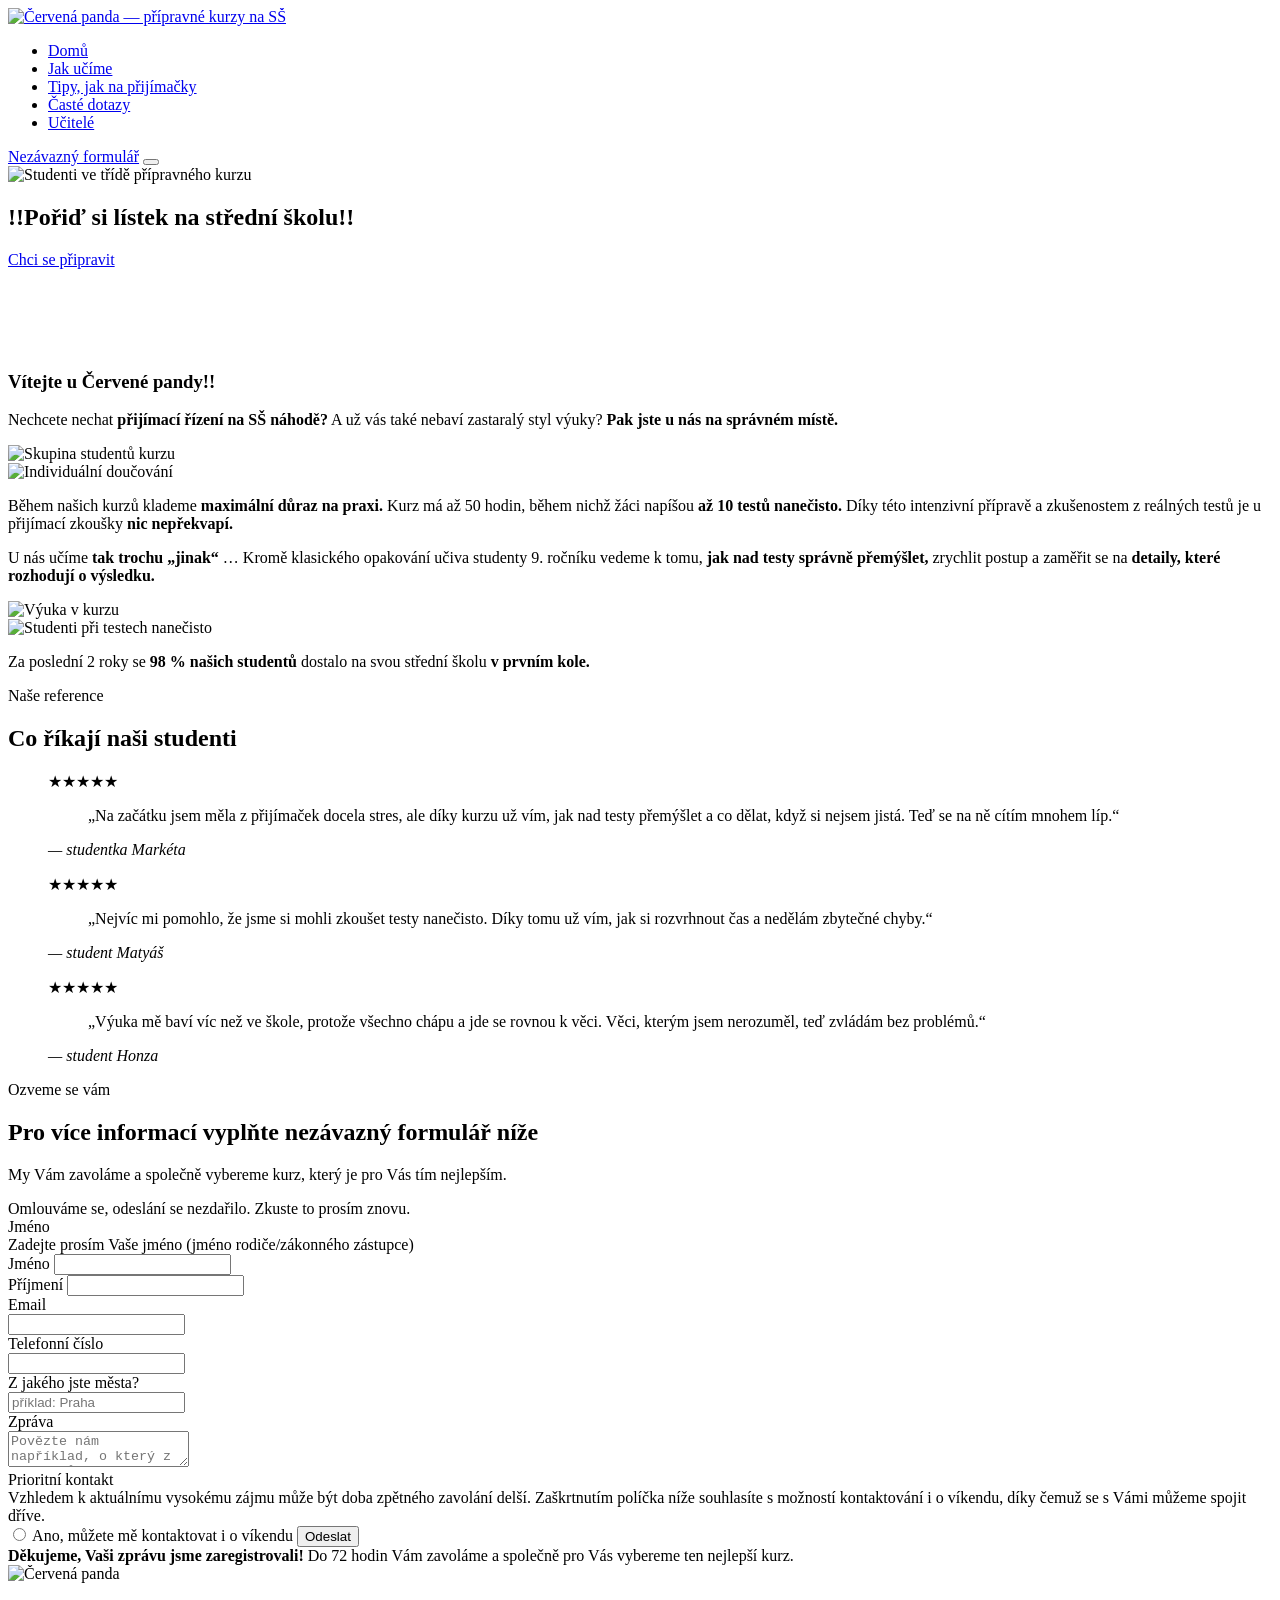
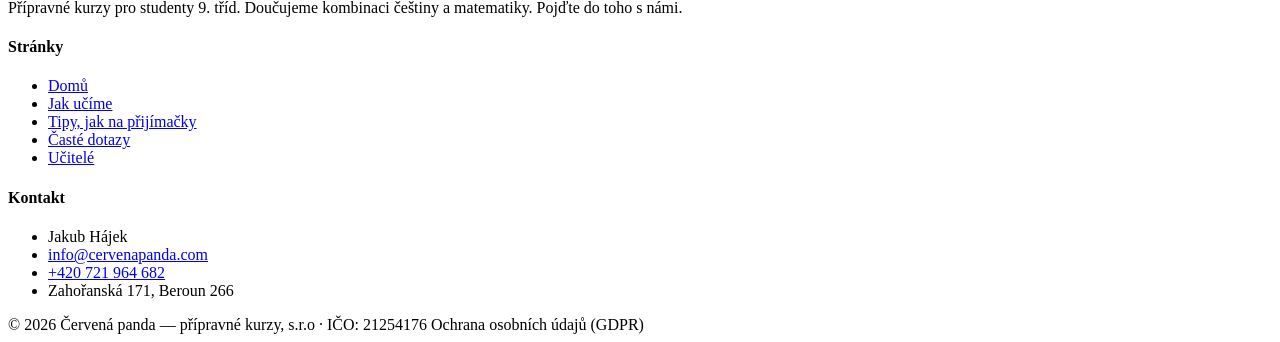
==== index.html @ 851aacb4 "Apply client-requested content updates - Remove "nebo matematiku samostatně" from footer on all page" ====
<!doctype html>
<html lang="cs">
<head>
  <meta charset="utf-8">
  <meta name="viewport" content="width=device-width, initial-scale=1">
  <title>Červená panda — přípravné kurzy na střední školy</title>
  <meta name="description" content="Naše přípravné kurzy jsou určené pro studenty 9. tříd. Doučujeme kombinaci češtiny a matematiky. Pojďte do toho s námi.">
  <link rel="icon" type="image/x-icon" href="assets/img/favicon.ico">
  <link rel="preconnect" href="https://fonts.googleapis.com">
  <link rel="preconnect" href="https://fonts.gstatic.com" crossorigin>
  <link href="https://fonts.googleapis.com/css2?family=Poppins:ital,wght@0,300;0,400;0,500;0,600;0,700;1,400&display=swap" rel="stylesheet">
  <link rel="stylesheet" href="assets/css/styles.css">
</head>
<body>

  <!-- ===== Header ===== -->
  <header class="site-header">
    <nav class="container nav" aria-label="Hlavní navigace">
      <a href="index.html" class="brand">
        <img src="assets/img/logo.png" alt="Červená panda — přípravné kurzy na SŠ">
      </a>
      <ul class="nav-links">
        <li><a href="index.html" class="active">Domů</a></li>
        <li><a href="jak-ucime.html">Jak učíme</a></li>
        <li><a href="tipy-na-prijimacky.html">Tipy, jak na přijímačky</a></li>
        <li><a href="caste-dotazy.html">Časté dotazy</a></li>
        <li><a href="ucitele.html">Učitelé</a></li>
      </ul>
      <div class="nav-cta">
        <a href="#kontakt" class="btn btn-primary">Nezávazný formulář</a>
        <button class="nav-toggle" aria-label="Menu" aria-expanded="false">
          <span></span><span></span><span></span>
        </button>
      </div>
    </nav>
  </header>

  <main>
    <!-- ===== Hero ===== -->
    <section class="hero">
      <img class="hero-bg" src="assets/img/extra-1.jpeg" alt="Studenti ve třídě přípravného kurzu">
      <div class="container">
        <h1>!!Pořiď si lístek na střední školu!!</h1>
        <div class="hero-actions">
          <a href="#kontakt" class="btn btn-light">Chci se připravit</a>
          <a href="jak-ucime.html" class="btn btn-ghost" style="border-color:#fff;color:#fff">Jak učíme →</a>
        </div>
      </div>
      <span class="hero-curve" aria-hidden="true">
        <svg viewBox="0 0 1440 90" preserveAspectRatio="none"><path fill="#ffffff" d="M0,90 L0,40 C320,90 1120,90 1440,40 L1440,90 Z"></path></svg>
      </span>
    </section>

    <!-- ===== Alternating coral blocks + photos ===== -->
    <section class="section-tight">
      <div class="container">
        <div class="blocks">
          <div class="block text reveal">
            <h3>Vítejte u Červené pandy!!</h3>
            <p>Nechcete nechat <strong>přijímací řízení na SŠ náhodě?</strong> A už vás také nebaví zastaralý styl výuky? <strong>Pak jste u nás na správném místě.</strong></p>
          </div>
          <div class="block photo reveal">
            <img src="assets/img/hero.jpeg" alt="Skupina studentů kurzu">
          </div>

          <div class="block photo reveal">
            <img src="assets/img/course-1.jpeg" alt="Individuální doučování">
          </div>
          <div class="block text reveal">
            <p>Během našich kurzů klademe <strong>maximální důraz na praxi.</strong> Kurz má až 50 hodin, během nichž žáci napíšou <strong>až 10 testů nanečisto.</strong> Díky této intenzivní přípravě a zkušenostem z reálných testů je u přijímací zkoušky <strong>nic nepřekvapí.</strong></p>
          </div>

          <div class="block text reveal">
            <p>U nás učíme <strong>tak trochu „jinak“</strong> … Kromě klasického opakování učiva studenty 9. ročníku vedeme k tomu, <strong>jak nad testy správně přemýšlet,</strong> zrychlit postup a zaměřit se na <strong>detaily, které rozhodují o výsledku.</strong></p>
          </div>
          <div class="block photo reveal">
            <img src="assets/img/teaching.jpeg" alt="Výuka v kurzu">
          </div>

          <div class="block photo reveal">
            <img src="assets/img/course-2.jpeg" alt="Studenti při testech nanečisto">
          </div>
          <div class="block text reveal">
            <p>Za poslední 2 roky se <strong>98 % našich studentů</strong> dostalo na svou střední školu <strong>v prvním kole.</strong></p>
          </div>
        </div>
      </div>
    </section>

    <!-- ===== Testimonials ===== -->
    <section>
      <div class="container">
        <div class="section-head center reveal">
          <span class="eyebrow">Naše reference</span>
          <h2>Co říkají naši studenti</h2>
        </div>
        <div class="quotes">
          <figure class="quote reveal">
            <div class="stars">★★★★★</div>
            <blockquote>„Na začátku jsem měla z přijímaček docela stres, ale díky kurzu už vím, jak nad testy přemýšlet a co dělat, když si nejsem jistá. Teď se na ně cítím mnohem líp.“</blockquote>
            <cite>— studentka Markéta</cite>
          </figure>
          <figure class="quote reveal">
            <div class="stars">★★★★★</div>
            <blockquote>„Nejvíc mi pomohlo, že jsme si mohli zkoušet testy nanečisto. Díky tomu už vím, jak si rozvrhnout čas a nedělám zbytečné chyby.“</blockquote>
            <cite>— student Matyáš</cite>
          </figure>
          <figure class="quote reveal">
            <div class="stars">★★★★★</div>
            <blockquote>„Výuka mě baví víc než ve škole, protože všechno chápu a jde se rovnou k věci. Věci, kterým jsem nerozuměl, teď zvládám bez problémů.“</blockquote>
            <cite>— student Honza</cite>
          </figure>
        </div>
      </div>
    </section>

    <!-- ===== Contact ===== -->
    <section class="contact" id="kontakt">
      <div class="container">
        <div class="section-head center reveal">
          <span class="eyebrow">Ozveme se vám</span>
          <h2>Pro více informací vyplňte nezávazný formulář níže</h2>
          <p class="lead">My Vám zavoláme a společně vybereme kurz, který je pro Vás tím nejlepším.</p>
        </div>
        <div class="form-card reveal">
          <div class="cp-form">
            <div class="cf-error" id="cfError">
              Omlouváme se, odeslání se nezdařilo. Zkuste to prosím znovu.
            </div>

            <form id="poptavkaForm">
              <!-- Jméno -->
              <div class="cf-group">
                <div class="cf-group-label">Jméno</div>
                <div class="cf-group-desc">Zadejte prosím Vaše jméno (jméno rodiče/zákonného zástupce)</div>
                <div class="cf-row">
                  <div class="cf-field">
                    <span class="cf-label">Jméno</span>
                    <input type="text" id="firstName" name="firstName" required>
                  </div>
                  <div class="cf-field">
                    <span class="cf-label">Příjmení</span>
                    <input type="text" id="lastName" name="lastName" required>
                  </div>
                </div>
              </div>

              <!-- Email -->
              <div class="cf-group">
                <div class="cf-group-label">Email</div>
                <input type="email" id="email" name="email" required>
              </div>

              <!-- Telefon -->
              <div class="cf-group">
                <div class="cf-group-label">Telefonní číslo</div>
                <input type="tel" id="phone" name="phone" required>
              </div>

              <!-- Město -->
              <div class="cf-group">
                <div class="cf-group-label">Z jakého jste města?</div>
                <input type="text" id="city" name="city" placeholder="příklad: Praha" required>
              </div>

              <!-- Zpráva -->
              <div class="cf-group">
                <div class="cf-group-label">Zpráva</div>
                <textarea id="message" name="message" placeholder="Povězte nám například, o který z předmětů byste měli zájem"></textarea>
              </div>

              <!-- Prioritní kontakt -->
              <div class="cf-priority-label">Prioritní kontakt</div>
              <div class="cf-priority-desc">
                Vzhledem k aktuálnímu vysokému zájmu může být doba zpětného zavolání delší.
                Zaškrtnutím políčka níže souhlasíte s možností kontaktování i o víkendu,
                díky čemuž se s Vámi můžeme spojit dříve.
              </div>
              <label class="cf-radio">
                <input type="radio" id="priority" name="priority" value="ano">
                Ano, můžete mě kontaktovat i o víkendu
              </label>

              <button type="submit" id="submitBtn">Odeslat</button>
            </form>

            <div class="cf-success" id="cfSuccess">
              <strong>Děkujeme, Vaši zprávu jsme zaregistrovali!</strong>
              Do 72 hodin Vám zavoláme a společně pro Vás vybereme ten nejlepší kurz.
            </div>
          </div>
        </div>
      </div>
    </section>
  </main>

  <!-- ===== Footer ===== -->
  <footer class="site-footer">
    <div class="container">
      <div class="footer-grid">
        <div>
          <div class="brand"><img src="assets/img/logo.png" alt="Červená panda"></div>
          <p>Přípravné kurzy pro studenty 9. tříd. Doučujeme kombinaci češtiny a matematiky. Pojďte do toho s námi.</p>
        </div>
        <div>
          <h4>Stránky</h4>
          <ul class="footer-list">
            <li><a href="index.html">Domů</a></li>
            <li><a href="jak-ucime.html">Jak učíme</a></li>
            <li><a href="tipy-na-prijimacky.html">Tipy, jak na přijímačky</a></li>
            <li><a href="caste-dotazy.html">Časté dotazy</a></li>
            <li><a href="ucitele.html">Učitelé</a></li>
          </ul>
        </div>
        <div class="footer-contact">
          <h4>Kontakt</h4>
          <ul class="footer-list">
            <li>Jakub Hájek</li>
            <li><a href="mailto:info@cervenapanda.com">info@cervenapanda.com</a></li>
            <li><a href="tel:+420721964682">+420 721 964 682</a></li>
            <li>Zahořanská 171, Beroun 266</li>
          </ul>
        </div>
      </div>
      <div class="footer-bottom">
        <span>© <span id="year">2026</span> Červená panda — přípravné kurzy, s.r.o · IČO: 21254176</span>
        <span>Ochrana osobních údajů (GDPR)</span>
      </div>
    </div>
  </footer>

  <script src="assets/js/script.js"></script>
</body>
</html>
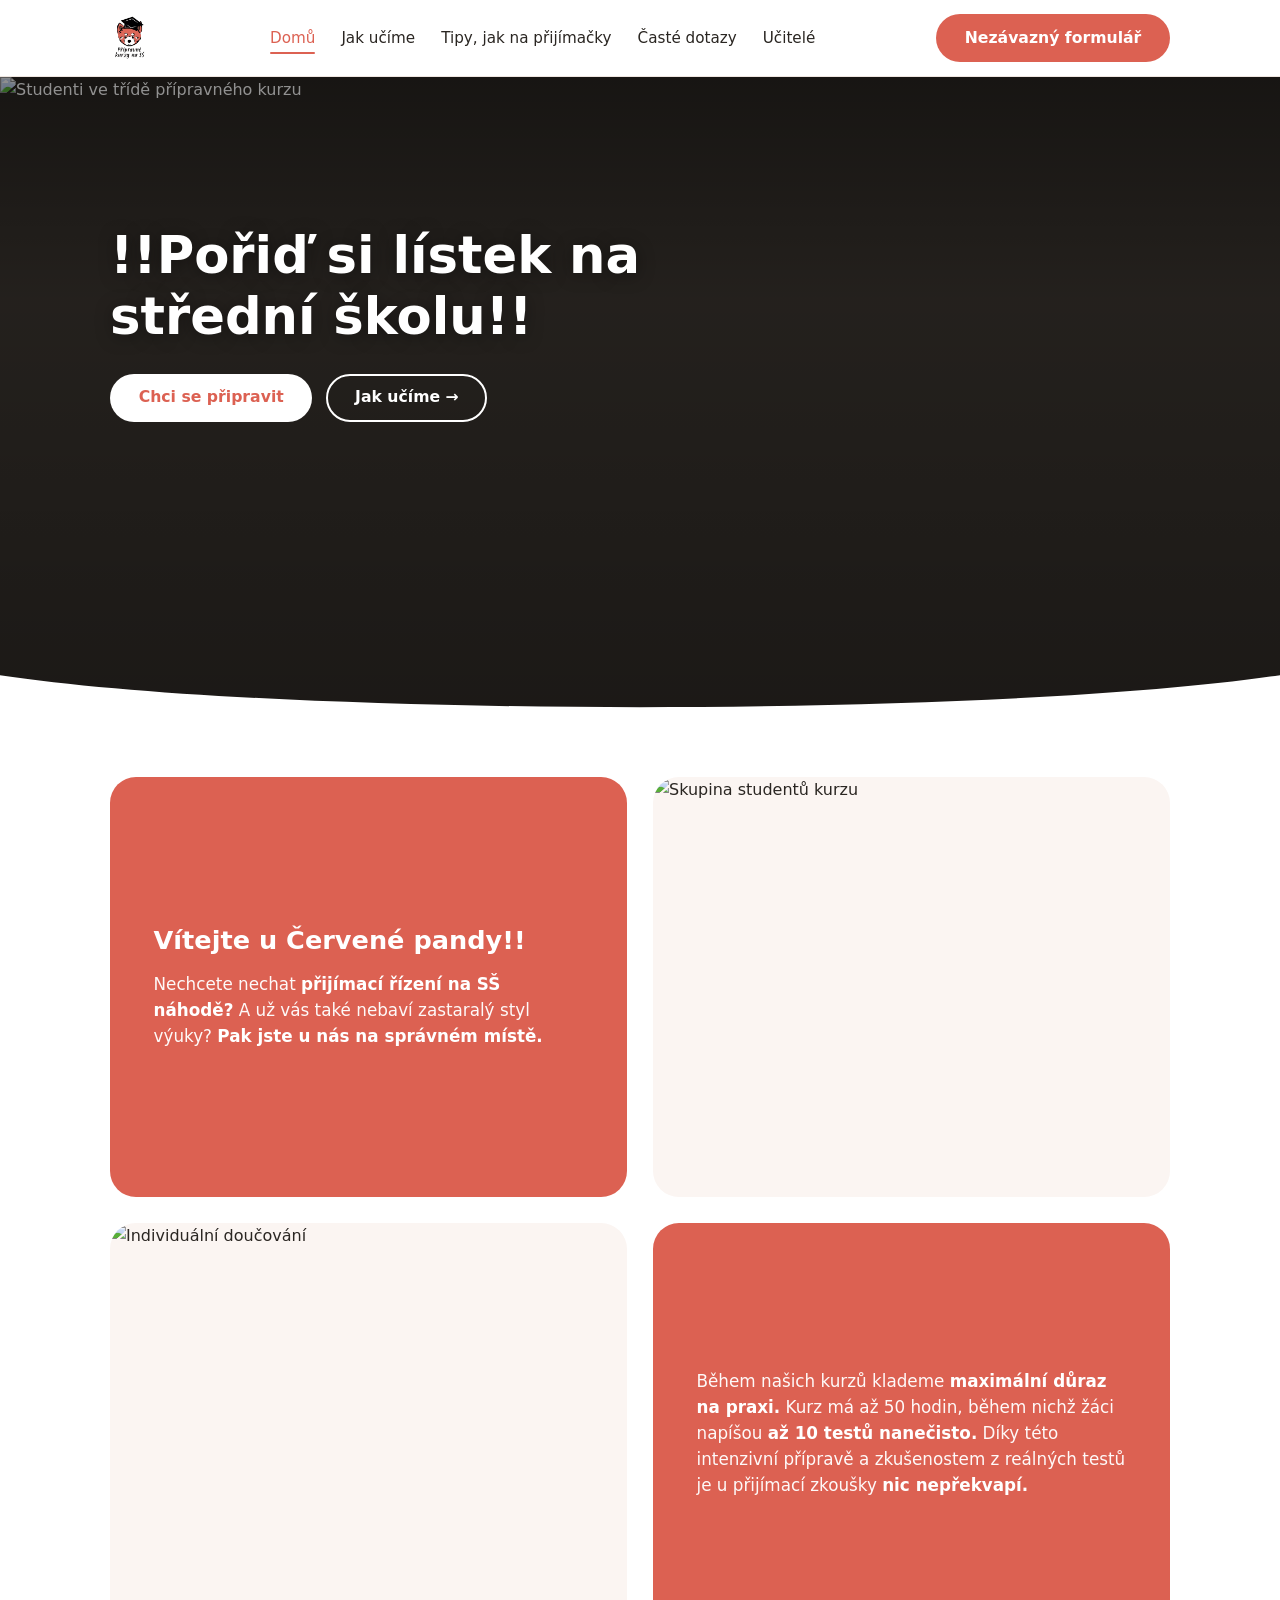
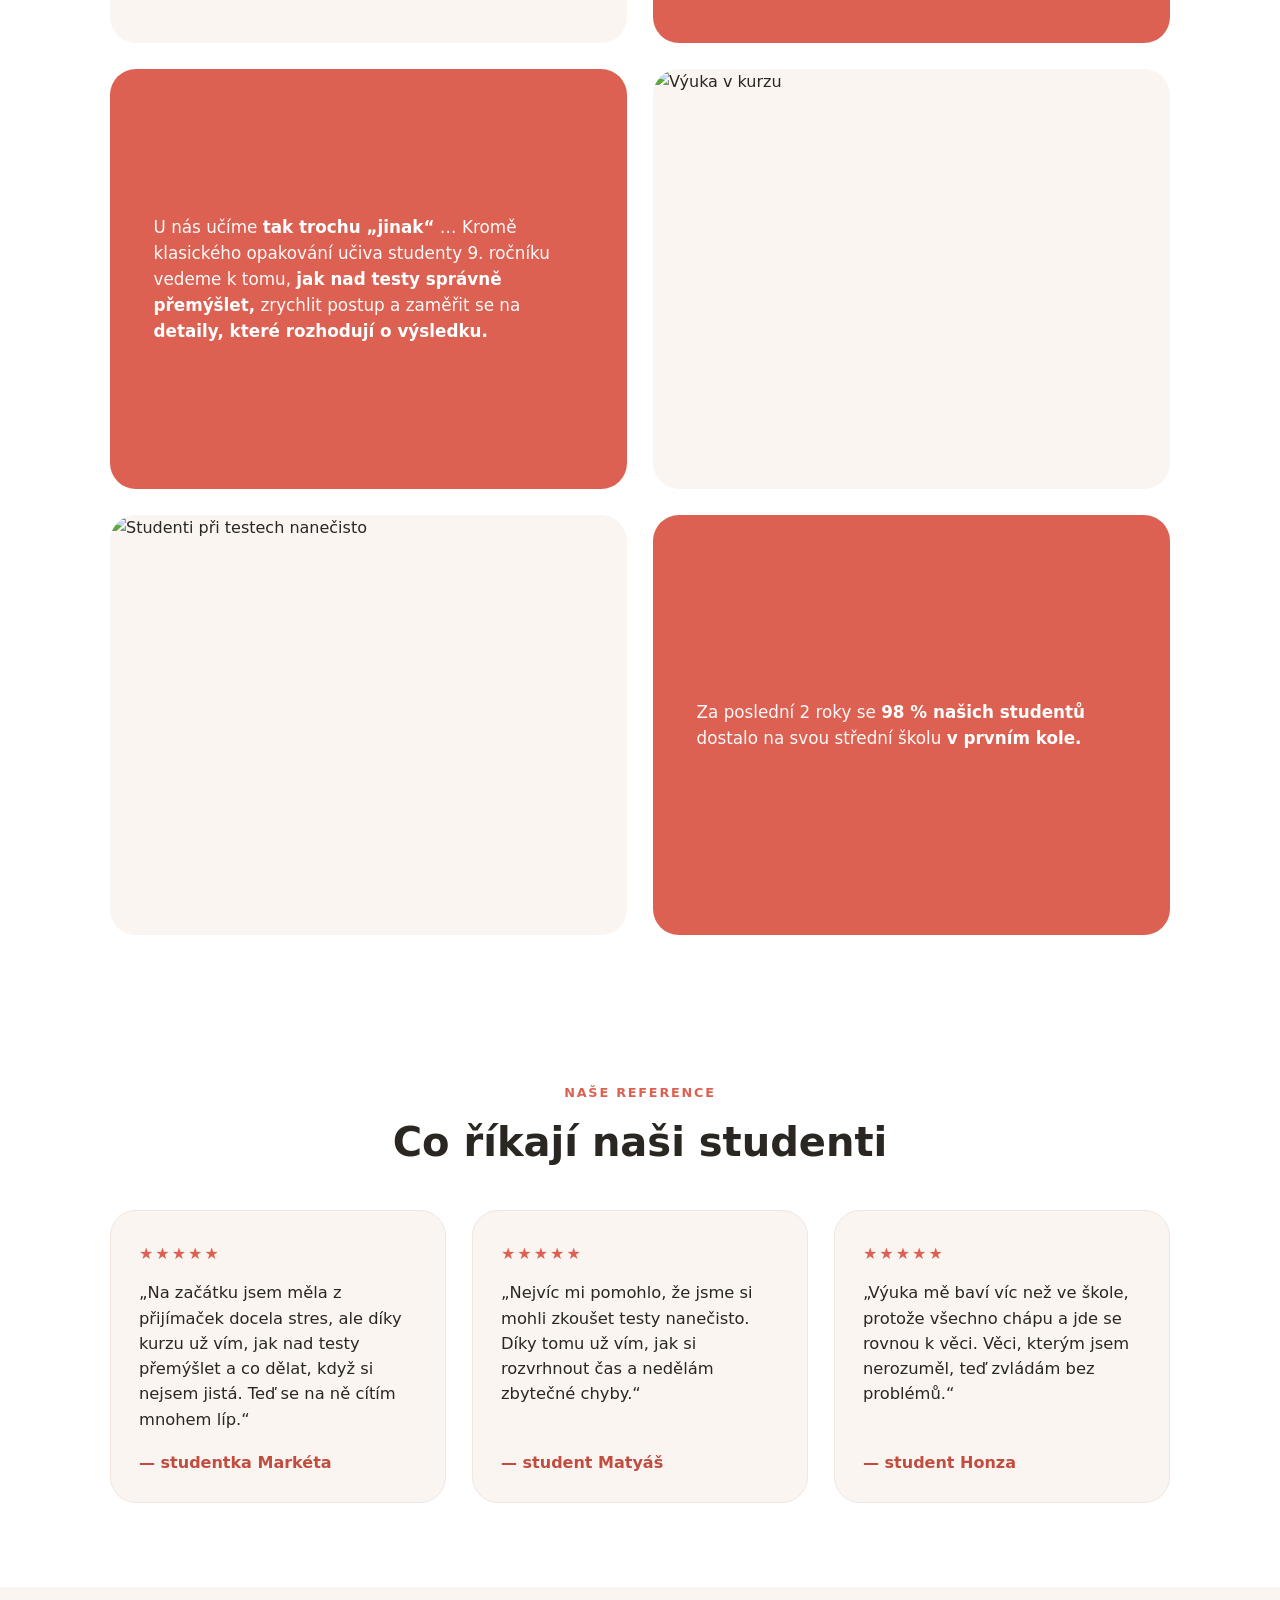
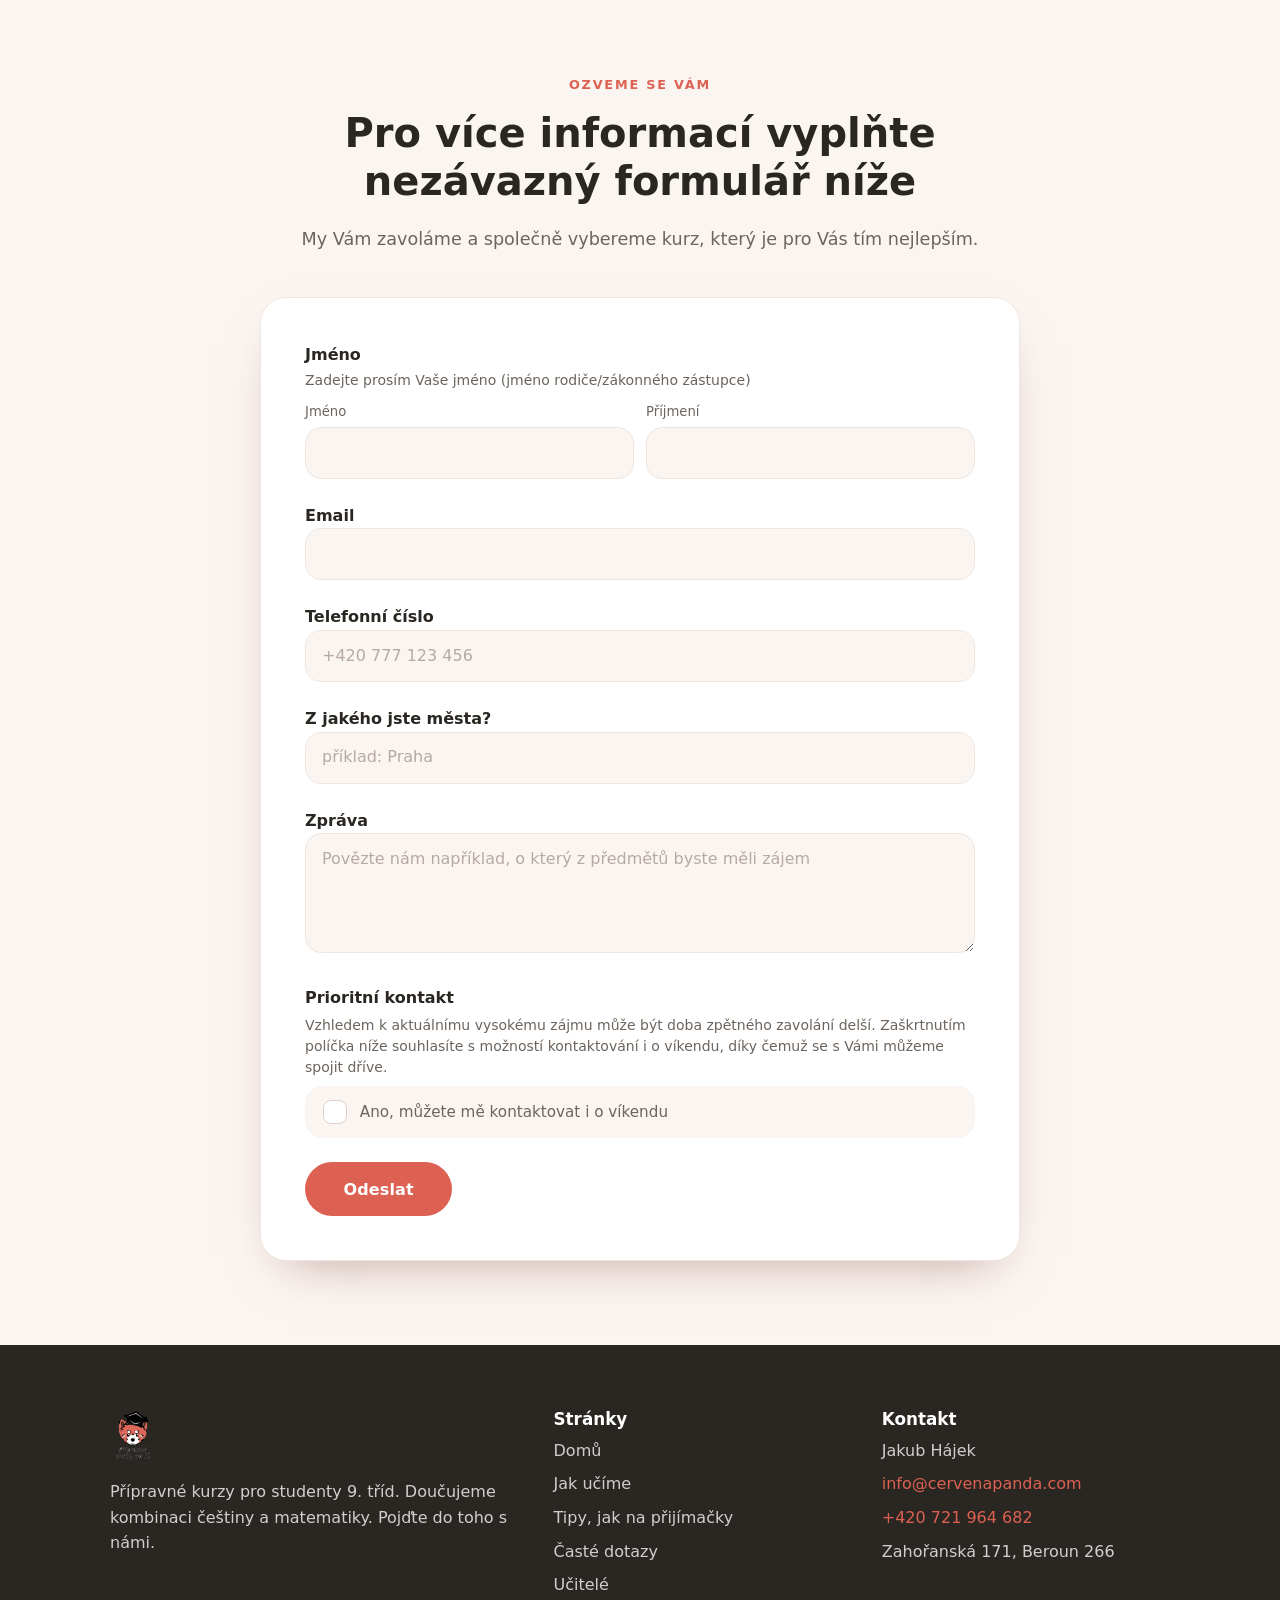
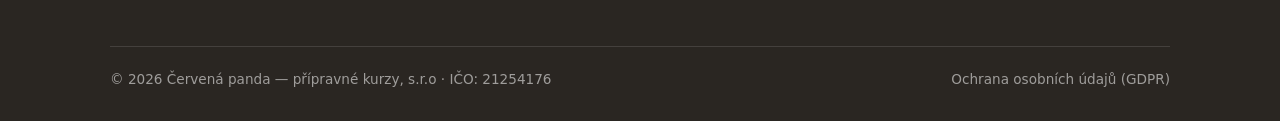
==== commit aa6e8e7d: "feat: changes" ====
--- a/index.html
+++ b/index.html
@@ -25,6 +25,7 @@
         <li><a href="tipy-na-prijimacky.html">Tipy, jak na přijímačky</a></li>
         <li><a href="caste-dotazy.html">Časté dotazy</a></li>
         <li><a href="ucitele.html">Učitelé</a></li>
+        <li class="nav-menu-cta"><a href="#kontakt" class="btn btn-primary">Vyplnit nezávazný formulář</a></li>
       </ul>
       <div class="nav-cta">
         <a href="#kontakt" class="btn btn-primary">Nezávazný formulář</a>
@@ -135,38 +136,45 @@
                 <div class="cf-group-desc">Zadejte prosím Vaše jméno (jméno rodiče/zákonného zástupce)</div>
                 <div class="cf-row">
                   <div class="cf-field">
-                    <span class="cf-label">Jméno</span>
-                    <input type="text" id="firstName" name="firstName" required>
+                    <label class="cf-label" for="firstName">Jméno</label>
+                    <input type="text" id="firstName" name="firstName"
+                           autocomplete="given-name" autocapitalize="words" required>
                   </div>
                   <div class="cf-field">
-                    <span class="cf-label">Příjmení</span>
-                    <input type="text" id="lastName" name="lastName" required>
+                    <label class="cf-label" for="lastName">Příjmení</label>
+                    <input type="text" id="lastName" name="lastName"
+                           autocomplete="family-name" autocapitalize="words" required>
                   </div>
                 </div>
               </div>
 
               <!-- Email -->
               <div class="cf-group">
-                <div class="cf-group-label">Email</div>
-                <input type="email" id="email" name="email" required>
+                <label class="cf-group-label" for="email">Email</label>
+                <input type="email" id="email" name="email"
+                       autocomplete="email" inputmode="email"
+                       autocapitalize="off" autocorrect="off" spellcheck="false" required>
               </div>
 
               <!-- Telefon -->
               <div class="cf-group">
-                <div class="cf-group-label">Telefonní číslo</div>
-                <input type="tel" id="phone" name="phone" required>
+                <label class="cf-group-label" for="phone">Telefonní číslo</label>
+                <input type="tel" id="phone" name="phone"
+                       autocomplete="tel" inputmode="tel" placeholder="+420 777 123 456" required>
               </div>
 
               <!-- Město -->
               <div class="cf-group">
-                <div class="cf-group-label">Z jakého jste města?</div>
-                <input type="text" id="city" name="city" placeholder="příklad: Praha" required>
+                <label class="cf-group-label" for="city">Z jakého jste města?</label>
+                <input type="text" id="city" name="city" placeholder="příklad: Praha"
+                       autocomplete="address-level2" autocapitalize="words" required>
               </div>
 
               <!-- Zpráva -->
               <div class="cf-group">
-                <div class="cf-group-label">Zpráva</div>
-                <textarea id="message" name="message" placeholder="Povězte nám například, o který z předmětů byste měli zájem"></textarea>
+                <label class="cf-group-label" for="message">Zpráva</label>
+                <textarea id="message" name="message" rows="4"
+                          placeholder="Povězte nám například, o který z předmětů byste měli zájem"></textarea>
               </div>
 
               <!-- Prioritní kontakt -->
@@ -177,7 +185,7 @@
                 díky čemuž se s Vámi můžeme spojit dříve.
               </div>
               <label class="cf-radio">
-                <input type="radio" id="priority" name="priority" value="ano">
+                <input type="checkbox" id="priority" name="priority" value="ano">
                 Ano, můžete mě kontaktovat i o víkendu
               </label>
 
@@ -229,6 +237,11 @@
     </div>
   </footer>
 
+  <!-- Sticky CTA — phones only, hides while the form is on screen -->
+  <div class="mobile-cta">
+    <a href="#kontakt" class="btn btn-light">Vyplnit nezávazný formulář</a>
+  </div>
+
   <script src="assets/js/script.js"></script>
 </body>
 </html>
--- a/assets/css/styles.css
+++ b/assets/css/styles.css
@@ -0,0 +1,617 @@
+/* ============================================================
+   Červená panda — přípravné kurzy
+   Local rebuild · matched to the live coral / photo design
+   ============================================================ */
+
+:root {
+  --coral: #dc6152;
+  --coral-bright: #ec6450;
+  --coral-dark: #c24c3e;
+  --ink: #2a2622;
+  --muted: #6c645d;
+  --bg: #ffffff;
+  --bg-soft: #fbf5f2;
+  --line: #efe6e0;
+  --radius: 26px;
+  --radius-sm: 16px;
+  --shadow: 0 22px 50px -28px rgba(120, 50, 35, .5);
+  --shadow-sm: 0 12px 30px -20px rgba(120, 50, 35, .55);
+  --maxw: 1140px;
+  --font: "Poppins", system-ui, -apple-system, "Segoe UI", Roboto, sans-serif;
+}
+
+* { box-sizing: border-box; }
+html {
+  scroll-behavior: smooth;
+  /* anchor targets clear the sticky header */
+  scroll-padding-top: 92px;
+  -webkit-text-size-adjust: 100%;
+}
+
+body {
+  margin: 0;
+  font-family: var(--font);
+  color: var(--ink);
+  background: var(--bg);
+  line-height: 1.6;
+  font-weight: 400;
+  -webkit-font-smoothing: antialiased;
+}
+
+img { max-width: 100%; display: block; }
+a { color: inherit; text-decoration: none; -webkit-tap-highlight-color: rgba(220, 97, 82, .18); }
+button { -webkit-tap-highlight-color: rgba(220, 97, 82, .18); }
+
+/* Visible keyboard focus everywhere (was missing entirely) */
+:focus-visible {
+  outline: 3px solid var(--coral);
+  outline-offset: 3px;
+  border-radius: 4px;
+}
+.page-hero :focus-visible,
+.hero :focus-visible,
+.site-footer :focus-visible { outline-color: #fff; }
+
+h1, h2, h3, h4 { font-weight: 600; line-height: 1.2; margin: 0 0 .5em; }
+p { margin: 0 0 1em; }
+
+.container {
+  width: 100%;
+  max-width: var(--maxw);
+  margin-inline: auto;
+  padding-inline: clamp(18px, 5vw, 40px);
+}
+
+.coral { color: var(--coral); }
+.hl { font-weight: 700; }
+
+/* ---------- Buttons ---------- */
+.btn {
+  display: inline-flex;
+  align-items: center;
+  justify-content: center;
+  gap: .5em;
+  padding: .8em 1.7em;
+  min-height: 48px;
+  border-radius: 999px;
+  font-weight: 600;
+  font-size: .98rem;
+  line-height: 1.2;
+  cursor: pointer;
+  border: 2px solid transparent;
+  transition: transform .18s ease, background .18s ease, color .18s ease;
+}
+.btn-primary { background: var(--coral); color: #fff; }
+.btn-primary:hover { background: var(--coral-dark); transform: translateY(-2px); }
+.btn-light { background: #fff; color: var(--coral); }
+.btn-light:hover { transform: translateY(-2px); }
+.btn-ghost { background: transparent; border-color: var(--ink); color: var(--ink); }
+.btn-ghost:hover { background: var(--ink); color: #fff; transform: translateY(-2px); }
+.btn-on-coral { background: #fff; color: var(--coral); }
+.btn-on-coral:hover { transform: translateY(-2px); background: #fff2ef; }
+
+/* ---------- Header ---------- */
+.site-header {
+  position: sticky;
+  top: 0;
+  z-index: 50;
+  background: rgba(255, 255, 255, .92);
+  backdrop-filter: saturate(160%) blur(10px);
+  border-bottom: 1px solid var(--line);
+}
+.nav {
+  display: flex;
+  align-items: center;
+  justify-content: space-between;
+  gap: 24px;
+  min-height: 76px;
+}
+.brand { display: flex; align-items: center; gap: 12px; }
+.brand img { height: 46px; width: auto; }
+.brand .brand-name {
+  font-weight: 700;
+  font-size: 1.05rem;
+  letter-spacing: -.01em;
+  line-height: 1.05;
+}
+.nav-links {
+  display: flex;
+  align-items: center;
+  gap: 26px;
+  list-style: none;
+  margin: 0; padding: 0;
+}
+.nav-links a {
+  font-size: .95rem;
+  font-weight: 500;
+  color: var(--ink);
+  position: relative;
+  padding: 4px 0;
+}
+.nav-links a:hover { color: var(--coral); }
+.nav-links a.active { color: var(--coral); }
+.nav-links a.active::after {
+  content: ""; position: absolute; left: 0; right: 0; bottom: -3px;
+  height: 2px; background: var(--coral); border-radius: 2px;
+}
+.nav-cta { display: flex; align-items: center; gap: 14px; }
+/* CTA repeated inside the mobile menu panel — hidden on desktop */
+.nav-menu-cta { display: none; }
+.nav-toggle {
+  display: none; flex-direction: column; gap: 5px;
+  background: none; border: 0; cursor: pointer; padding: 8px;
+}
+.nav-toggle span { width: 24px; height: 2px; background: var(--ink); border-radius: 2px; transition: transform .25s, opacity .25s; }
+.nav-toggle.open span:nth-child(1) { transform: translateY(7px) rotate(45deg); }
+.nav-toggle.open span:nth-child(2) { opacity: 0; }
+.nav-toggle.open span:nth-child(3) { transform: translateY(-7px) rotate(-45deg); }
+
+/* ---------- Hero (full-bleed photo + curved coral divider) ---------- */
+.hero {
+  position: relative;
+  min-height: clamp(440px, 72vh, 640px);
+  display: flex;
+  align-items: flex-start;
+  color: #fff;
+  overflow: hidden;
+  background: #2a2622;
+}
+.hero::before {
+  content: "";
+  position: absolute; inset: 0;
+  background: linear-gradient(180deg, rgba(0,0,0,.45) 0%, rgba(0,0,0,.15) 35%, rgba(0,0,0,.35) 100%);
+  z-index: 1;
+}
+.hero img.hero-bg {
+  position: absolute; inset: 0;
+  width: 100%; height: 100%;
+  object-fit: cover;
+  z-index: 0;
+}
+.hero .container { position: relative; z-index: 2; padding-top: clamp(36px, 6vw, 64px); width: 100%; }
+.hero h1 {
+  font-size: clamp(1.9rem, 4.6vw, 3.2rem);
+  font-weight: 700;
+  text-shadow: 0 2px 18px rgba(0,0,0,.4);
+  max-width: 17ch;
+}
+.hero .hero-actions { margin-top: 26px; display: flex; flex-wrap: wrap; gap: 14px; }
+/* curved bottom divider */
+.hero-curve { position: absolute; left: 0; right: 0; bottom: -1px; z-index: 2; width: 100%; display: block; }
+.hero-curve svg { display: block; width: 100%; height: clamp(40px, 6vw, 90px); }
+
+/* ---------- Sections ---------- */
+section { padding: clamp(50px, 7vw, 84px) 0; }
+.section-tight { padding: clamp(34px, 5vw, 60px) 0; }
+.eyebrow {
+  display: inline-block; font-size: .8rem; font-weight: 700;
+  letter-spacing: .14em; text-transform: uppercase;
+  color: var(--coral); margin-bottom: 14px;
+}
+.section-head { max-width: 760px; margin-bottom: 44px; }
+.section-head.center { margin-inline: auto; text-align: center; }
+.section-head h2 { font-size: clamp(1.7rem, 3.6vw, 2.5rem); }
+.lead { font-size: 1.1rem; color: var(--muted); }
+
+/* ---------- Alternating coral blocks + photos ---------- */
+.blocks { display: grid; grid-template-columns: 1fr 1fr; gap: clamp(16px, 2.4vw, 26px); }
+.block {
+  border-radius: var(--radius);
+  overflow: hidden;
+  min-height: 220px;
+}
+.block.text {
+  background: var(--coral);
+  color: #fff;
+  display: flex;
+  flex-direction: column;
+  justify-content: center;
+  padding: clamp(28px, 3.4vw, 46px);
+}
+.block.text h3 { font-size: clamp(1.2rem, 2.2vw, 1.6rem); font-weight: 700; margin-bottom: .6em; }
+.block.text p { font-size: 1.05rem; line-height: 1.55; margin: 0; color: rgba(255,255,255,.96); }
+.block.text p strong { font-weight: 700; color: #fff; }
+.block.photo { padding: 0; background: var(--bg-soft); aspect-ratio: 16 / 13; }
+.block.photo img { width: 100%; height: 100%; object-fit: cover; }
+
+/* ---------- Photo strip ---------- */
+.photo-strip { display: grid; grid-template-columns: repeat(3, 1fr); gap: clamp(14px, 2vw, 22px); }
+.photo-strip img {
+  width: 100%; height: 100%;
+  aspect-ratio: 3 / 3.3;
+  object-fit: cover;
+  border-radius: var(--radius-sm);
+  box-shadow: var(--shadow-sm);
+}
+
+/* ---------- Testimonials ---------- */
+.quotes { display: grid; grid-template-columns: repeat(3, 1fr); gap: clamp(16px, 2.4vw, 26px); }
+.quote {
+  /* <figure> carries a UA default margin: 1em 40px — without this reset every
+     card sits 80px narrower than its grid track. */
+  margin: 0;
+  background: var(--bg-soft);
+  border: 1px solid var(--line);
+  border-radius: var(--radius);
+  padding: 30px 28px 26px;
+  display: flex; flex-direction: column;
+}
+.quote .stars { color: var(--coral); letter-spacing: 2px; margin-bottom: 14px; }
+.quote blockquote { margin: 0 0 18px; font-size: 1.02rem; line-height: 1.55; }
+.quote cite { font-style: normal; font-weight: 700; color: var(--coral-dark); margin-top: auto; }
+
+/* Carousel position indicators — built by script.js, phones only */
+.quotes-dots { display: none; }
+.quotes-dot {
+  width: 28px; height: 28px; padding: 0; border: 0; background: none;
+  display: grid; place-items: center; cursor: pointer;
+}
+.quotes-dot::before {
+  content: "";
+  width: 8px; height: 8px; border-radius: 999px;
+  background: #e3d3cb;
+  transition: width .25s ease, background .25s ease;
+}
+.quotes-dot[aria-current="true"]::before { width: 24px; background: var(--coral); }
+
+/* ---------- Page hero (subpages) — coral band ---------- */
+.page-hero {
+  background: var(--coral);
+  color: #fff;
+  padding: clamp(54px, 8vw, 92px) 0 clamp(46px, 6vw, 76px);
+  position: relative;
+}
+.page-hero h1 { font-size: clamp(1.9rem, 5vw, 3rem); font-weight: 700; }
+.page-hero p { color: rgba(255,255,255,.92); font-size: 1.12rem; max-width: 640px; margin: 0; }
+.page-hero .eyebrow { color: rgba(255,255,255,.85); }
+
+/* ---------- Generic cards ---------- */
+.grid { display: grid; gap: clamp(16px, 2.4vw, 24px); }
+.cols-2 { grid-template-columns: repeat(2, 1fr); }
+.cols-3 { grid-template-columns: repeat(3, 1fr); }
+.card {
+  background: var(--bg-soft);
+  border: 1px solid var(--line);
+  border-radius: var(--radius);
+  padding: 30px;
+}
+.card .num {
+  display: inline-grid; place-items: center;
+  width: 46px; height: 46px; border-radius: 14px;
+  background: var(--coral); color: #fff; font-weight: 700; font-size: 1.2rem;
+  margin-bottom: 16px;
+}
+.card h3 { font-size: 1.2rem; }
+.card p { color: var(--muted); margin: 0; }
+
+/* ---------- Places / pills ---------- */
+.places { display: flex; flex-wrap: wrap; gap: 12px; margin-top: 8px; }
+.place {
+  background: var(--bg-soft); border: 1px solid var(--line);
+  border-radius: 999px; padding: 10px 20px; font-weight: 500;
+}
+
+/* ---------- Teachers ---------- */
+.team-section-title { font-size: 1.5rem; margin: 48px 0 24px; display: flex; align-items: center; gap: 14px; }
+.team-section-title .dot { width: 12px; height: 12px; border-radius: 50%; background: var(--coral); flex: none; }
+.team-section-title::after { content: ""; flex: 1; height: 1px; background: var(--line); }
+.team-grid { display: grid; grid-template-columns: repeat(3, 1fr); gap: clamp(16px, 2.4vw, 24px); }
+.member {
+  background: var(--bg-soft); border: 1px solid var(--line);
+  border-radius: var(--radius); overflow: hidden;
+  display: flex; flex-direction: column;
+}
+.member .photo { aspect-ratio: 1 / 1; overflow: hidden; background: #f1e7e1; }
+.member .photo img { width: 100%; height: 100%; object-fit: cover; }
+.member .avatar-fallback {
+  width: 100%; height: 100%; display: grid; place-items: center;
+  font-size: 2.6rem; font-weight: 700; color: #fff; background: var(--coral);
+}
+.member .body { padding: 22px 22px 26px; }
+.member h4 { font-size: 1.15rem; margin-bottom: .2em; }
+.member .role { color: var(--coral); font-weight: 600; font-size: .82rem; text-transform: uppercase; letter-spacing: .05em; margin-bottom: 12px; }
+.member p { color: var(--muted); font-size: .92rem; margin: 0; }
+
+/* ---------- Tips ---------- */
+.tips { max-width: 880px; margin-inline: auto; display: grid; gap: clamp(16px, 2vw, 22px); }
+.tip {
+  display: grid; grid-template-columns: auto 1fr; gap: 22px;
+  background: var(--bg-soft); border: 1px solid var(--line);
+  border-radius: var(--radius); padding: 28px; align-items: start;
+}
+.tip .tnum { width: 54px; height: 54px; border-radius: 16px; background: var(--coral); color: #fff; font-weight: 700; font-size: 1.4rem; display: grid; place-items: center; }
+.tip h3 { font-size: 1.2rem; margin-bottom: .35em; }
+.tip p { color: var(--muted); margin: 0; }
+
+/* ---------- FAQ ---------- */
+.faq { max-width: 840px; margin-inline: auto; }
+.faq-item { border: 1px solid var(--line); background: var(--bg-soft); border-radius: var(--radius-sm); margin-bottom: 14px; overflow: hidden; }
+.faq-q {
+  width: 100%; text-align: left; background: none; border: 0; cursor: pointer;
+  font: inherit; font-weight: 600; font-size: 1.04rem; color: var(--ink);
+  padding: 20px 24px; display: flex; align-items: center; justify-content: space-between; gap: 16px;
+}
+.faq-q .chev { flex: none; width: 28px; height: 28px; border-radius: 50%; background: var(--coral); color: #fff; display: grid; place-items: center; transition: transform .25s; font-size: 1.1rem; }
+.faq-item.open .chev { transform: rotate(45deg); }
+.faq-a { max-height: 0; overflow: hidden; transition: max-height .3s ease; }
+.faq-a-inner { padding: 0 24px 22px; color: var(--muted); }
+
+/* ---------- Contact / form ---------- */
+.contact { background: var(--bg-soft); }
+.form-card {
+  background: #fff; border: 1px solid var(--line); border-radius: var(--radius);
+  padding: clamp(28px, 4vw, 44px); box-shadow: var(--shadow); max-width: 760px; margin-inline: auto;
+}
+.form-row { display: grid; grid-template-columns: 1fr 1fr; gap: 18px; }
+.field { margin-bottom: 18px; }
+.field label { display: block; font-weight: 500; font-size: .9rem; margin-bottom: 7px; }
+.field input, .field textarea {
+  width: 100%; padding: 13px 16px; border: 1px solid var(--line);
+  border-radius: var(--radius-sm); font: inherit; background: var(--bg-soft); color: var(--ink);
+  transition: border-color .15s, box-shadow .15s;
+}
+.field input:focus, .field textarea:focus {
+  outline: none; border-color: var(--coral); box-shadow: 0 0 0 3px rgba(220,97,82,.18); background: #fff;
+}
+.field textarea { resize: vertical; min-height: 120px; }
+.form-note { font-size: .82rem; color: var(--muted); margin-top: 6px; }
+.form-status { margin-top: 16px; padding: 12px 16px; border-radius: var(--radius-sm); background: rgba(220,97,82,.12); color: var(--coral-dark); font-weight: 500; display: none; }
+.form-status.show { display: block; }
+
+/* ---------- Poptávka form (scoped) ---------- */
+.cp-form * { box-sizing: border-box; margin: 0; padding: 0; }
+.cp-form { font-family: inherit; color: var(--ink); max-width: 720px; width: 100%; margin-inline: auto; }
+.cp-form .cf-group { margin-bottom: 1.5rem; }
+.cp-form .cf-group-label { font-size: 1rem; font-weight: 600; color: var(--ink); margin-bottom: 0.2rem; }
+.cp-form .cf-group-desc { font-size: 0.875rem; color: var(--muted); margin-bottom: 0.65rem; line-height: 1.4; }
+.cp-form .cf-row { display: grid; grid-template-columns: 1fr 1fr; gap: 0.75rem; }
+.cp-form .cf-field { display: flex; flex-direction: column; gap: 0.3rem; }
+.cp-form .cf-label { font-size: 0.825rem; color: var(--muted); }
+.cp-form input[type="text"],
+.cp-form input[type="email"],
+.cp-form input[type="tel"],
+.cp-form textarea {
+  background: var(--bg-soft);
+  border: 1px solid var(--line);
+  border-radius: var(--radius-sm);
+  padding: 0.85rem 1rem;
+  /* 16px minimum — anything smaller makes iOS Safari zoom in on focus */
+  font-size: 1rem;
+  line-height: 1.4;
+  font-family: inherit;
+  color: var(--ink);
+  width: 100%;
+  min-height: 52px;
+  transition: background .15s, border-color .15s, box-shadow .15s;
+  outline: none;
+  -webkit-appearance: none;
+  appearance: none;
+}
+.cp-form input::placeholder, .cp-form textarea::placeholder { color: #b6a9a2; }
+.cp-form input:focus, .cp-form textarea:focus {
+  background: #fff;
+  border-color: var(--coral);
+  box-shadow: 0 0 0 3px rgba(220, 97, 82, .18);
+}
+.cp-form textarea { resize: vertical; min-height: 120px; }
+.cp-form .cf-priority-label { font-size: 1rem; font-weight: 600; color: var(--ink); margin-bottom: 0.3rem; }
+.cp-form .cf-priority-desc { font-size: 0.875rem; color: var(--muted); line-height: 1.5; margin-bottom: 0.5rem; }
+/* Full-width tappable row with a soft custom checkbox, not a bare 17px control */
+.cp-form .cf-radio {
+  display: flex; align-items: center; gap: 0.8rem; cursor: pointer;
+  font-size: 0.95rem; color: var(--muted); line-height: 1.4;
+  margin-bottom: 1.5rem;
+  min-height: 52px; padding: 12px 18px;
+  border: 0; border-radius: 18px;
+  background: var(--bg-soft);
+  transition: background .2s, color .2s;
+}
+.cp-form .cf-radio:has(input:checked) { background: #fdefeb; color: var(--ink); }
+.cp-form .cf-radio input {
+  appearance: none; -webkit-appearance: none;
+  width: 24px; height: 24px; flex-shrink: 0; cursor: pointer; margin: 0;
+  border-radius: 8px;
+  border: 1.5px solid #e0d0c9;
+  background: #fff;
+  display: grid; place-items: center;
+  transition: background .2s, border-color .2s;
+}
+.cp-form .cf-radio input::after {
+  content: "";
+  width: 11px; height: 6px;
+  border-left: 2px solid #fff; border-bottom: 2px solid #fff;
+  border-radius: 1px;
+  transform: rotate(-45deg) translate(1px, -2px);
+  opacity: 0; transition: opacity .15s;
+}
+.cp-form .cf-radio input:checked { background: var(--coral); border-color: var(--coral); }
+.cp-form .cf-radio input:checked::after { opacity: 1; }
+.cp-form button[type="submit"] {
+  background: var(--coral); color: #fff; border: none; border-radius: 999px;
+  padding: 0.9rem 2.4rem; min-height: 54px;
+  font-size: 1rem; font-weight: 600; font-family: inherit; cursor: pointer;
+  transition: background .18s, transform .18s; letter-spacing: 0.01em;
+}
+.cp-form button[type="submit"]:hover { background: var(--coral-dark); transform: translateY(-2px); }
+.cp-form button[type="submit"]:disabled { background: #d8ccc6; cursor: not-allowed; transform: none; }
+.cp-form .cf-error { display: none; color: #b91c1c; background: #fef2f2; border: 1px solid #fca5a5; border-radius: var(--radius-sm); padding: 0.8rem 1rem; font-size: 0.9rem; margin-bottom: 1rem; }
+.cp-form .cf-success { display: none; padding: 1.5rem 0; font-size: 1rem; color: var(--muted); line-height: 1.6; }
+.cp-form .cf-success strong { display: block; font-size: 1.2rem; margin-bottom: 0.35rem; color: var(--ink); }
+@media (max-width: 520px) { .cp-form .cf-row { grid-template-columns: 1fr; } }
+
+/* ---------- Footer ---------- */
+.site-footer { background: var(--ink); color: rgba(255,255,255,.78); padding: 64px 0 30px; }
+.footer-grid { display: grid; grid-template-columns: 1.4fr 1fr 1fr; gap: 40px; }
+.footer-grid h4 { color: #fff; font-size: 1.05rem; }
+.site-footer .brand { margin-bottom: 16px; }
+.site-footer .brand img { height: 54px; }
+.footer-list { list-style: none; padding: 0; margin: 0; display: grid; gap: 8px; }
+.footer-list a:hover { color: #fff; }
+.footer-contact a { color: var(--coral); font-weight: 500; }
+.footer-bottom {
+  margin-top: 48px; padding-top: 22px; border-top: 1px solid rgba(255,255,255,.12);
+  display: flex; flex-wrap: wrap; justify-content: space-between; gap: 12px;
+  font-size: .85rem; color: rgba(255,255,255,.55);
+}
+
+/* ---------- Sticky mobile CTA (thumb zone) ---------- */
+/* Hidden on desktop; on phones it slides in past the hero and slides back
+   out once the form itself is on screen.
+   Dark bar (matching the footer) so the CTA never disappears into the
+   coral content blocks it scrolls over. */
+.mobile-cta {
+  display: none;
+  position: fixed;
+  left: 0; right: 0; bottom: 0;
+  z-index: 60;
+  padding: 12px clamp(18px, 5vw, 40px);
+  padding-bottom: calc(12px + env(safe-area-inset-bottom, 0px));
+  background: var(--ink);
+  box-shadow: 0 -14px 36px -18px rgba(42, 38, 34, .55);
+  transform: translateY(115%);
+  transition: transform .3s ease;
+}
+.mobile-cta.show { transform: none; }
+.mobile-cta .btn { width: 100%; font-size: 1rem; box-shadow: 0 6px 18px -10px rgba(0, 0, 0, .6); }
+
+/* ---------- Reveal ---------- */
+.reveal { opacity: 0; transform: translateY(20px); transition: opacity .6s ease, transform .6s ease; }
+.reveal.in { opacity: 1; transform: none; }
+
+@media (prefers-reduced-motion: reduce) {
+  html { scroll-behavior: auto; }
+  .reveal { opacity: 1; transform: none; transition: none; }
+  .mobile-cta { transition: none; }
+  .btn:hover, .cp-form button[type="submit"]:hover { transform: none; }
+  *, *::before, *::after { animation-duration: .01ms !important; transition-duration: .01ms !important; }
+}
+
+/* ---------- Responsive ---------- */
+@media (max-width: 900px) {
+  .blocks { grid-template-columns: 1fr; }
+  .block.photo img { min-height: 240px; }
+  .quotes, .cols-3, .photo-strip, .team-grid { grid-template-columns: 1fr 1fr; }
+  .footer-grid { grid-template-columns: 1fr; gap: 28px; }
+}
+@media (max-width: 720px) {
+  .nav-links {
+    position: fixed; inset: 76px 0 auto 0; background: #fff;
+    flex-direction: column; align-items: flex-start; gap: 4px;
+    padding: 18px clamp(18px,5vw,40px) 26px; border-bottom: 1px solid var(--line);
+    box-shadow: var(--shadow); transform: translateY(-130%); transition: transform .3s ease;
+  }
+  .nav-links.open { transform: translateY(0); }
+  .nav-links a { width: 100%; padding: 12px 0; font-size: 1.05rem; min-height: 48px; display: flex; align-items: center; }
+  .nav-toggle { display: flex; }
+  /* The header CTA is replaced on phones by the in-menu button + sticky bar */
+  .nav-cta > .btn { display: none; }
+  .brand .brand-name { display: none; }
+  .form-row { grid-template-columns: 1fr; }
+  .quotes, .cols-2, .cols-3, .photo-strip, .team-grid { grid-template-columns: 1fr; }
+  .tip { grid-template-columns: 1fr; gap: 14px; }
+}
+
+/* ============================================================
+   Phone refinements — shorten the path to the form
+   ============================================================ */
+@media (max-width: 720px) {
+  .mobile-cta { display: block; }
+  /* keep the sticky bar from sitting on top of the footer's last line */
+  .site-footer { padding-bottom: 104px; }
+
+  /* --- Header: bigger tap target for the hamburger --- */
+  .nav { min-height: 68px; }
+  .nav-toggle { width: 48px; height: 48px; align-items: center; justify-content: center; padding: 0; }
+  .nav-links { inset: 68px 0 auto 0; max-height: calc(100dvh - 68px); overflow-y: auto; }
+  /* CTA promoted into the open menu */
+  .nav-menu-cta { display: block; width: 100%; margin-top: 14px; }
+  .nav-menu-cta .btn { width: 100%; }
+
+  /* --- Hero: tall enough that the photo reads as a photo ---
+     The image is 3:2, so at phone proportions `cover` shows its full height and
+     crops the sides — meaning faces sit at a fixed fraction of the hero height,
+     not a fixed pixel offset. A short hero pulls the subject up behind the
+     buttons; this height drops her clear of them. */
+  /* Floor of 580px keeps the subject below the buttons on short phones (SE),
+     where 78svh alone would be too small. */
+  .hero { min-height: clamp(580px, 78vh, 660px); }
+  @supports (height: 1svh) {
+    .hero { min-height: clamp(580px, 78svh, 660px); }
+  }
+  .hero .container {
+    padding-top: 30px;
+    padding-bottom: calc(24px + clamp(40px, 6vw, 90px));
+  }
+  .hero h1 { margin-bottom: .35em; }
+  /* Render the photo taller than the hero and pin it to the top. The stacked
+     buttons end at a roughly fixed offset (~345px) on every phone, while the
+     subject sits at a fixed *fraction* of the image — so height alone can't
+     clear her on short screens. Overscaling pushes her down the frame instead,
+     which holds on a 667px SE and a 932px Pro Max alike. The bottom of the
+     source is out-of-focus foreground, so nothing is lost by cropping it. */
+  .hero img.hero-bg { height: 132%; bottom: auto; }
+
+  /* Weight the scrim to the top half so the type stays legible while the lower
+     half of the photo — where the subject is — keeps its contrast. */
+  .hero::before {
+    background: linear-gradient(180deg,
+      rgba(0, 0, 0, .58) 0%,
+      rgba(0, 0, 0, .44) 30%,
+      rgba(0, 0, 0, .14) 56%,
+      rgba(0, 0, 0, .18) 100%);
+  }
+  .hero h1 { font-size: clamp(1.75rem, 7.4vw, 2.3rem); max-width: 20ch; }
+  .hero .hero-actions { flex-direction: column; align-items: stretch; gap: 12px; margin-top: 18px; }
+  .hero .hero-actions .btn { width: 100%; }
+
+  /* --- Alternating blocks: keep the text/photo rhythm when stacked ---
+     DOM order is text,photo,photo,text,text,photo,photo,text — collapsing to
+     one column would put two photos and two texts back to back. */
+  .blocks > *:nth-child(3) { order: 4; }
+  .blocks > *:nth-child(4) { order: 3; }
+  .blocks > *:nth-child(7) { order: 8; }
+  .blocks > *:nth-child(8) { order: 7; }
+  /* shorter photos = less scrolling between the pitch and the form */
+  .block.photo { aspect-ratio: 3 / 2; }
+  .block.photo img { min-height: 0; }
+  .block { min-height: 0; }
+  .block.text { padding: 26px 22px; }
+  .block.text p { font-size: 1rem; }
+
+  /* --- Testimonials: swipeable instead of three tall stacked cards --- */
+  .quotes {
+    grid-template-columns: none;
+    grid-auto-flow: column;
+    /* viewport-based, not %, so it resolves against the screen rather than the
+       scroll container's intrinsic width — wide card, small peek */
+    grid-auto-columns: calc(100vw - 74px);
+    overflow-x: auto;
+    overscroll-behavior-x: contain;
+    scroll-snap-type: x mandatory;
+    scroll-padding-inline-start: clamp(18px, 5vw, 40px);
+    gap: 12px;
+    /* bleed to the screen edges so the peek is visible */
+    margin-inline: calc(-1 * clamp(18px, 5vw, 40px));
+    padding: 4px clamp(18px, 5vw, 40px) 10px;
+    scrollbar-width: none;
+  }
+  .quotes::-webkit-scrollbar { display: none; }
+  .quote { scroll-snap-align: start; padding: 24px 22px 22px; }
+  .quote blockquote { font-size: 1rem; margin-bottom: 14px; }
+  .quotes-dots { display: flex; justify-content: center; align-items: center; gap: 4px; margin-top: 6px; }
+
+  /* --- Contact section: the destination --- */
+  .contact { padding-top: 44px; }
+  #kontakt { scroll-margin-top: 80px; }
+  .contact .section-head { margin-bottom: 26px; }
+  .contact .section-head h2 { font-size: 1.5rem; }
+  .form-card { padding: 22px 18px 26px; border-radius: var(--radius-sm); }
+  .cp-form button[type="submit"] { width: 100%; }
+  .cp-form .cf-group { margin-bottom: 1.25rem; }
+
+  /* --- Misc --- */
+  .places { gap: 10px; }
+  .place { padding: 9px 16px; font-size: .92rem; }
+  .team-section-title { margin: 34px 0 18px; font-size: 1.3rem; }
+  .footer-bottom { flex-direction: column; gap: 6px; }
+}
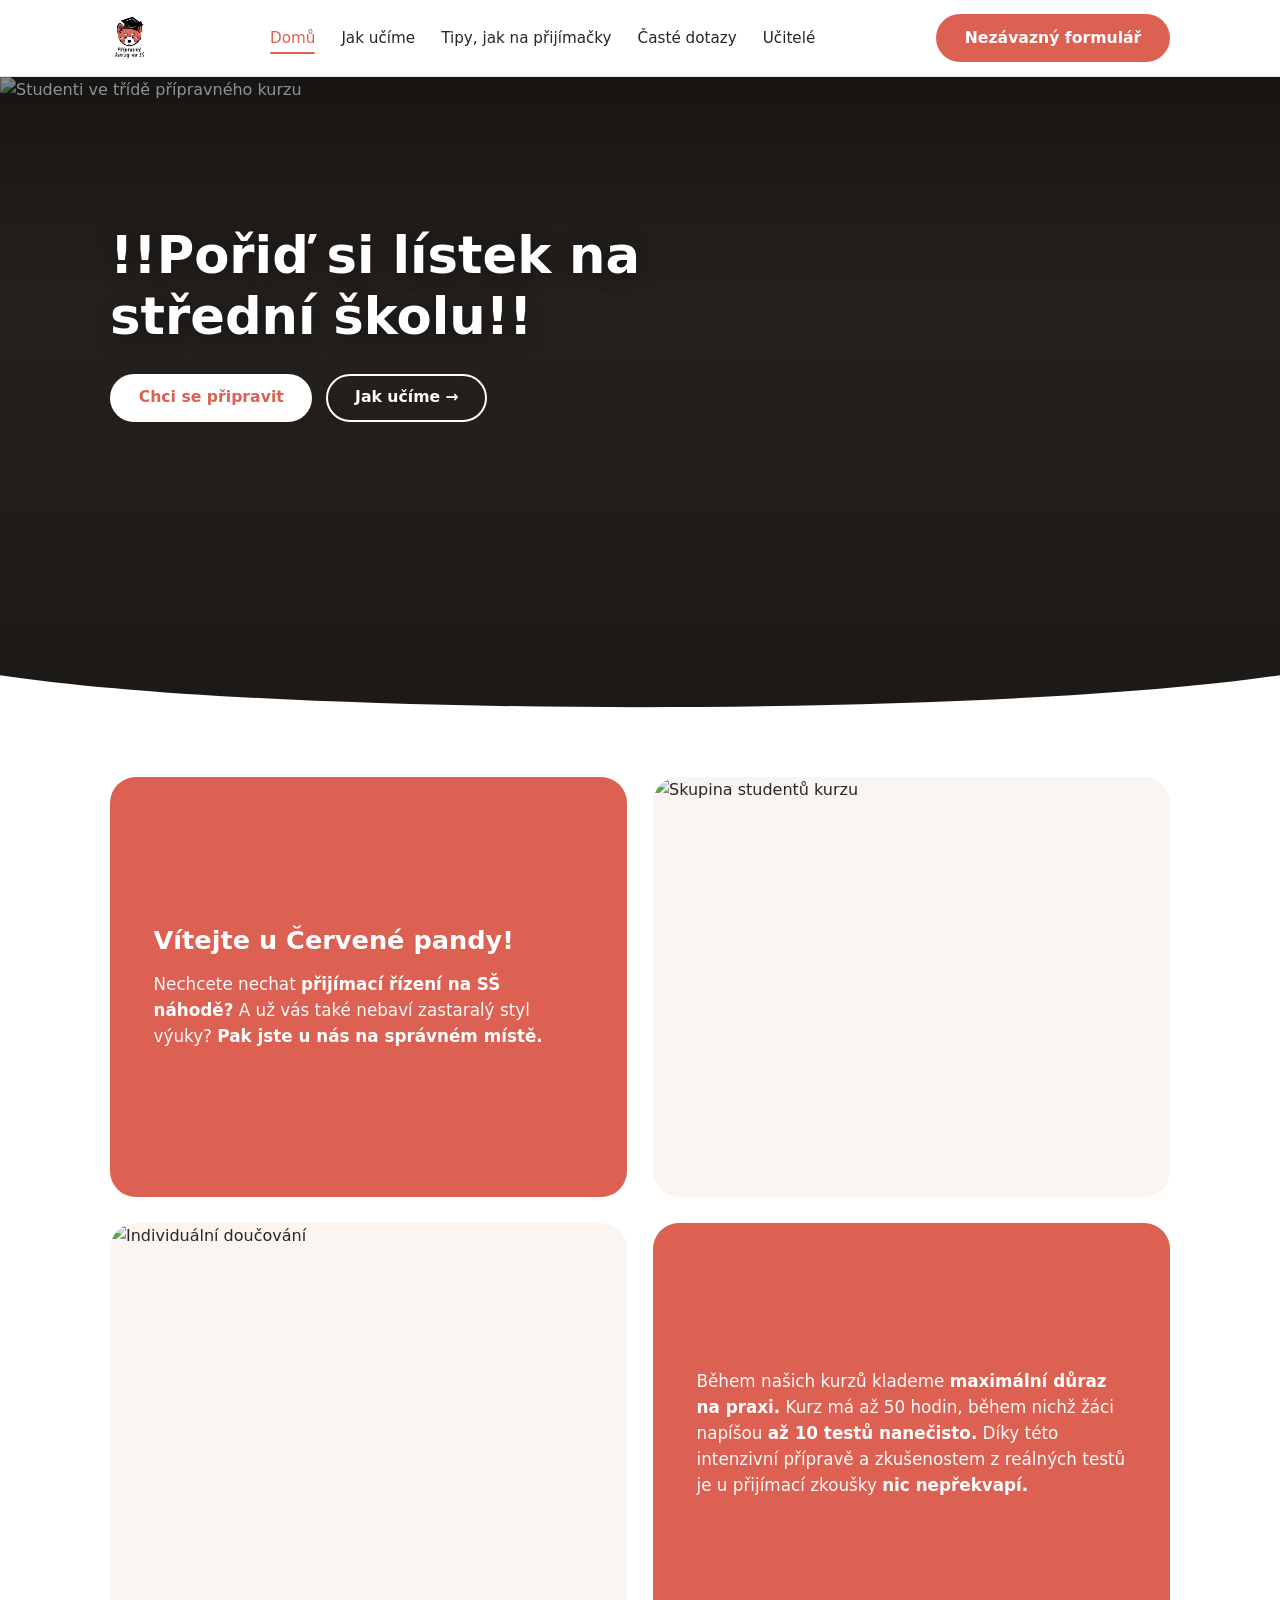
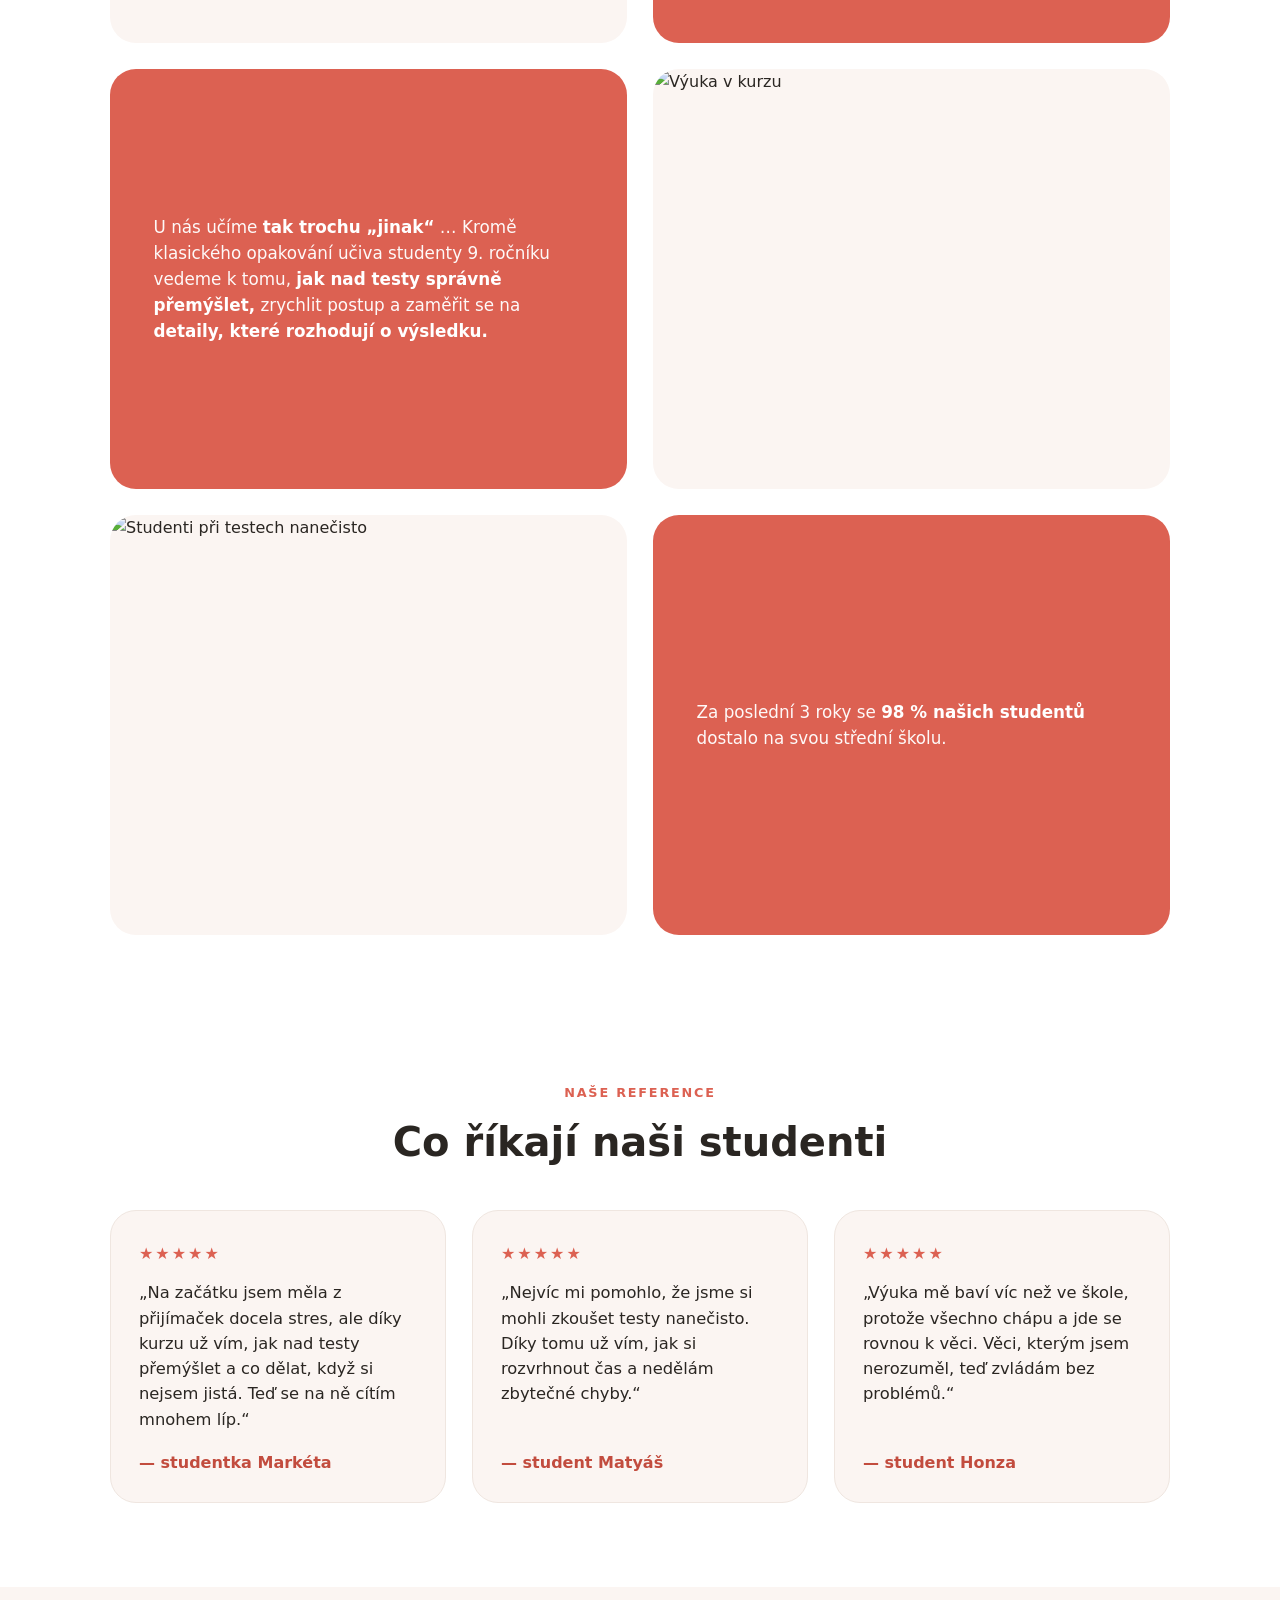
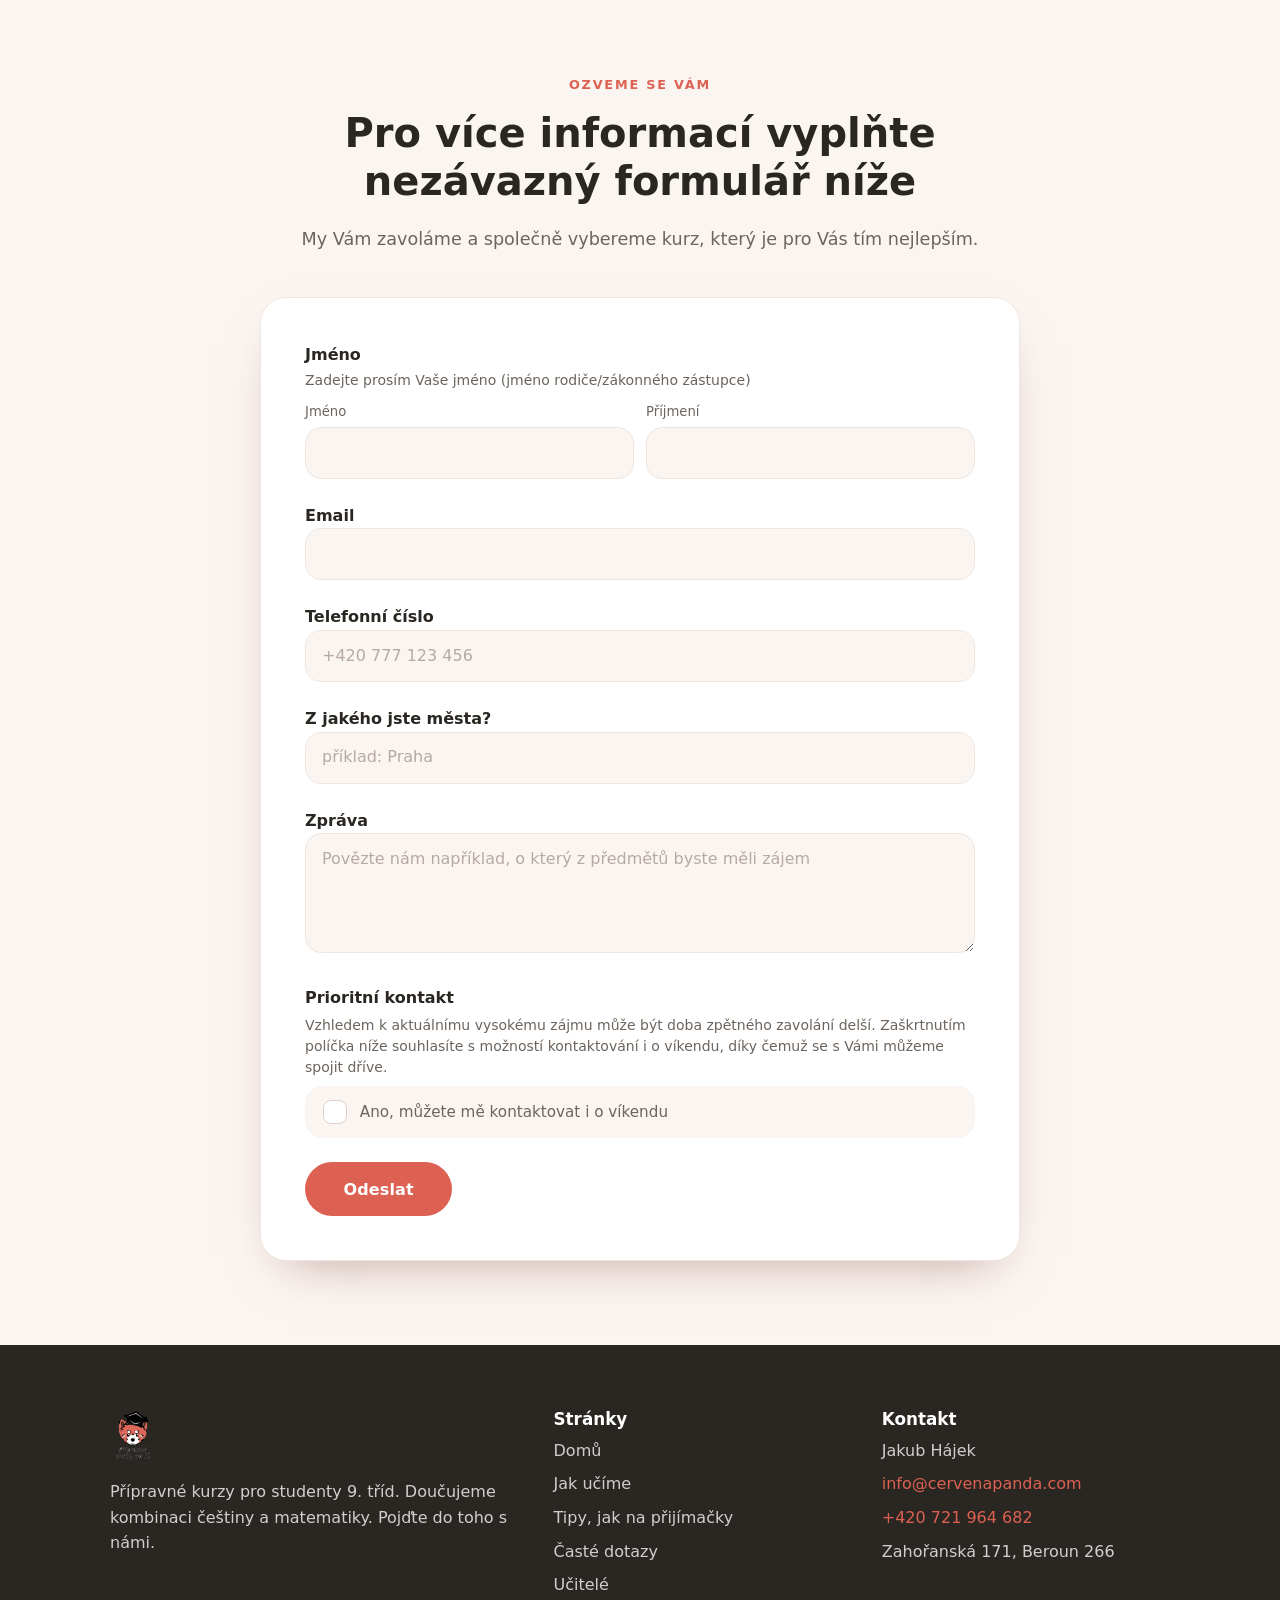
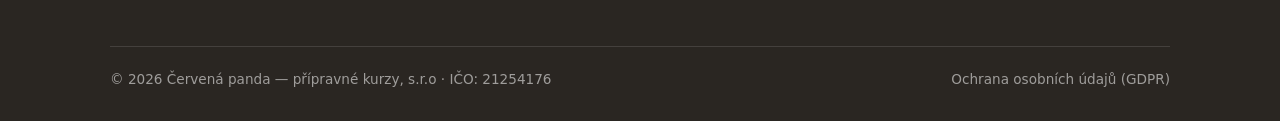
==== commit fa4b2d7b: "chore: feedback round" ====
--- a/index.html
+++ b/index.html
@@ -57,7 +57,7 @@
       <div class="container">
         <div class="blocks">
           <div class="block text reveal">
-            <h3>Vítejte u Červené pandy!!</h3>
+            <h3>Vítejte u Červené pandy!</h3>
             <p>Nechcete nechat <strong>přijímací řízení na SŠ náhodě?</strong> A už vás také nebaví zastaralý styl výuky? <strong>Pak jste u nás na správném místě.</strong></p>
           </div>
           <div class="block photo reveal">
@@ -82,7 +82,7 @@
             <img src="assets/img/course-2.jpeg" alt="Studenti při testech nanečisto">
           </div>
           <div class="block text reveal">
-            <p>Za poslední 2 roky se <strong>98 % našich studentů</strong> dostalo na svou střední školu <strong>v prvním kole.</strong></p>
+            <p>Za poslední 3 roky se <strong>98 % našich studentů</strong> dostalo na svou střední školu.</p>
           </div>
         </div>
       </div>
--- a/assets/css/styles.css
+++ b/assets/css/styles.css
@@ -192,6 +192,23 @@
 .section-head.center { margin-inline: auto; text-align: center; }
 .section-head h2 { font-size: clamp(1.7rem, 3.6vw, 2.5rem); }
 .lead { font-size: 1.1rem; color: var(--muted); }
+
+/* ---------- Video ---------- */
+.video-wrap {
+  margin-top: 28px;
+  max-width: 960px;
+  border-radius: var(--radius);
+  overflow: hidden;
+  background: #000;
+  box-shadow: var(--shadow-sm);
+}
+.video-wrap video {
+  display: block;
+  width: 100%;
+  height: auto;
+  aspect-ratio: 16 / 9;
+  background: #000;
+}
 
 /* ---------- Alternating coral blocks + photos ---------- */
 .blocks { display: grid; grid-template-columns: 1fr 1fr; gap: clamp(16px, 2.4vw, 26px); }
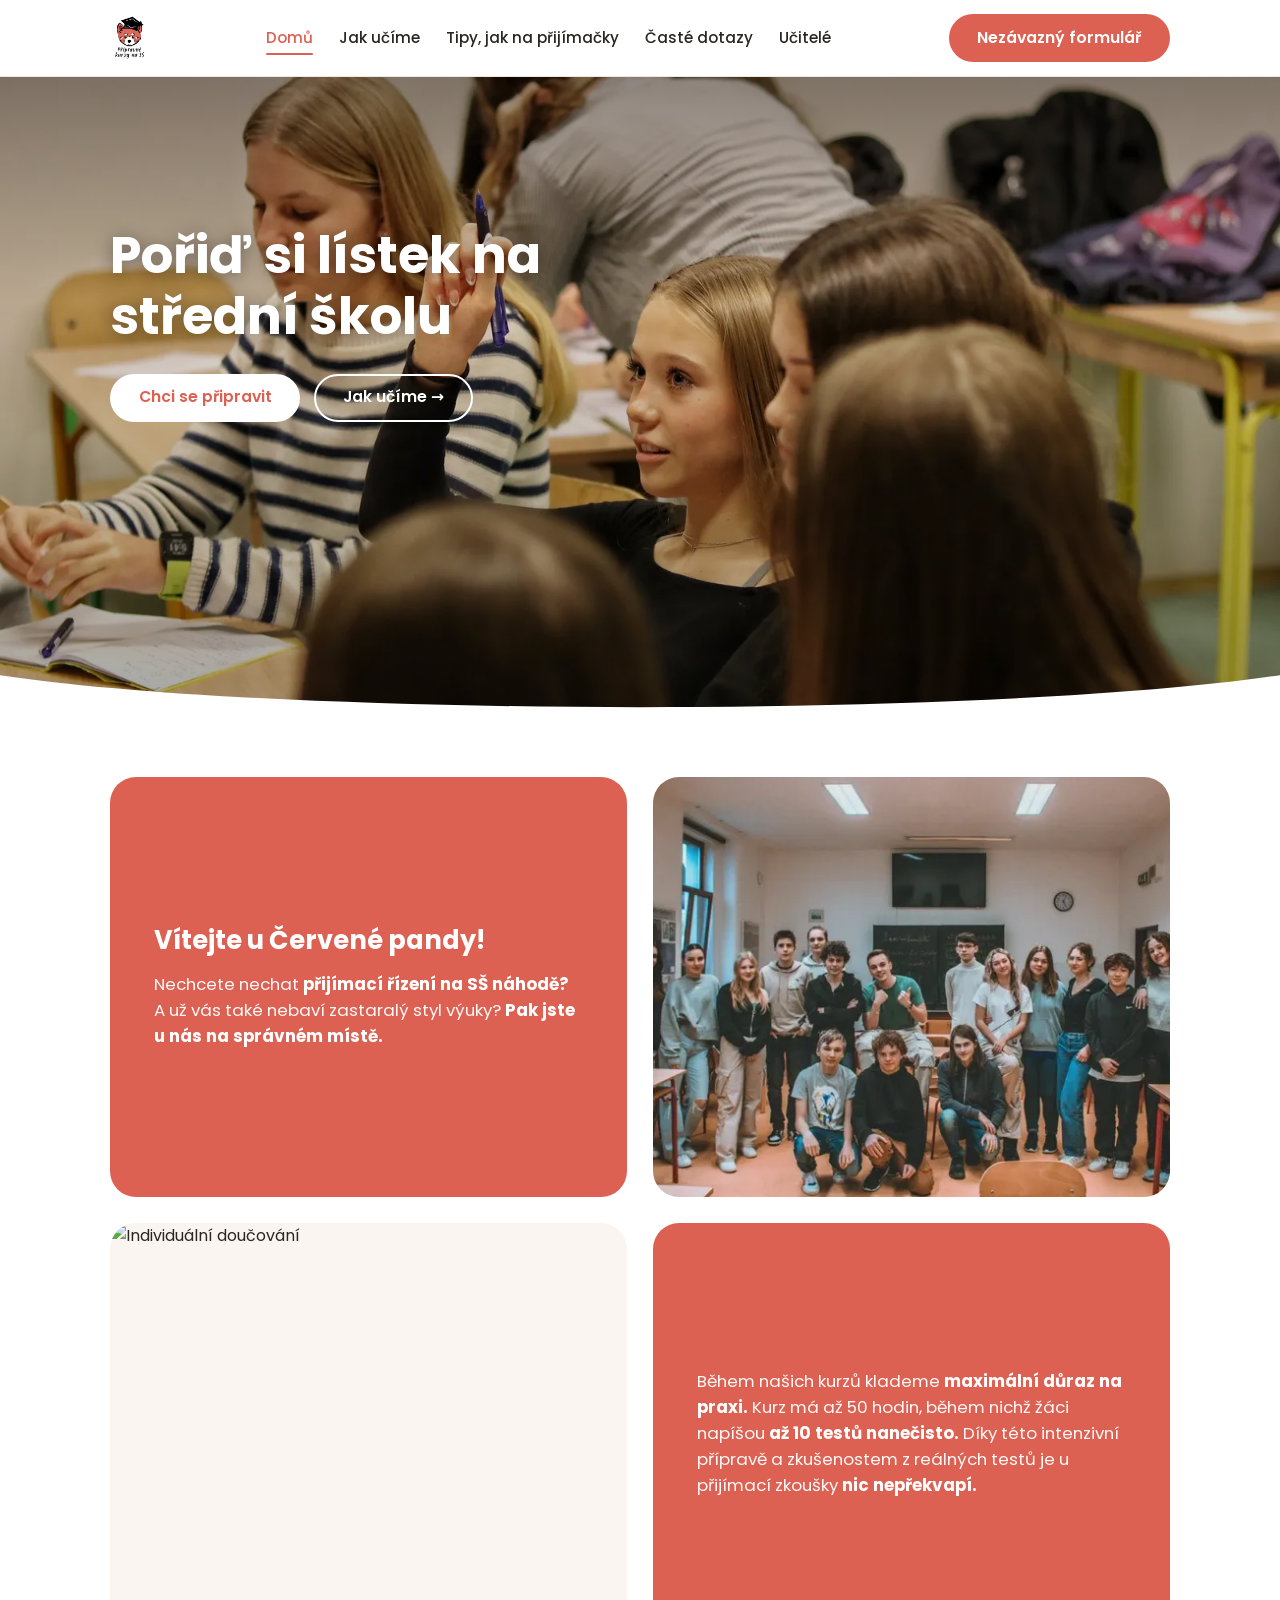
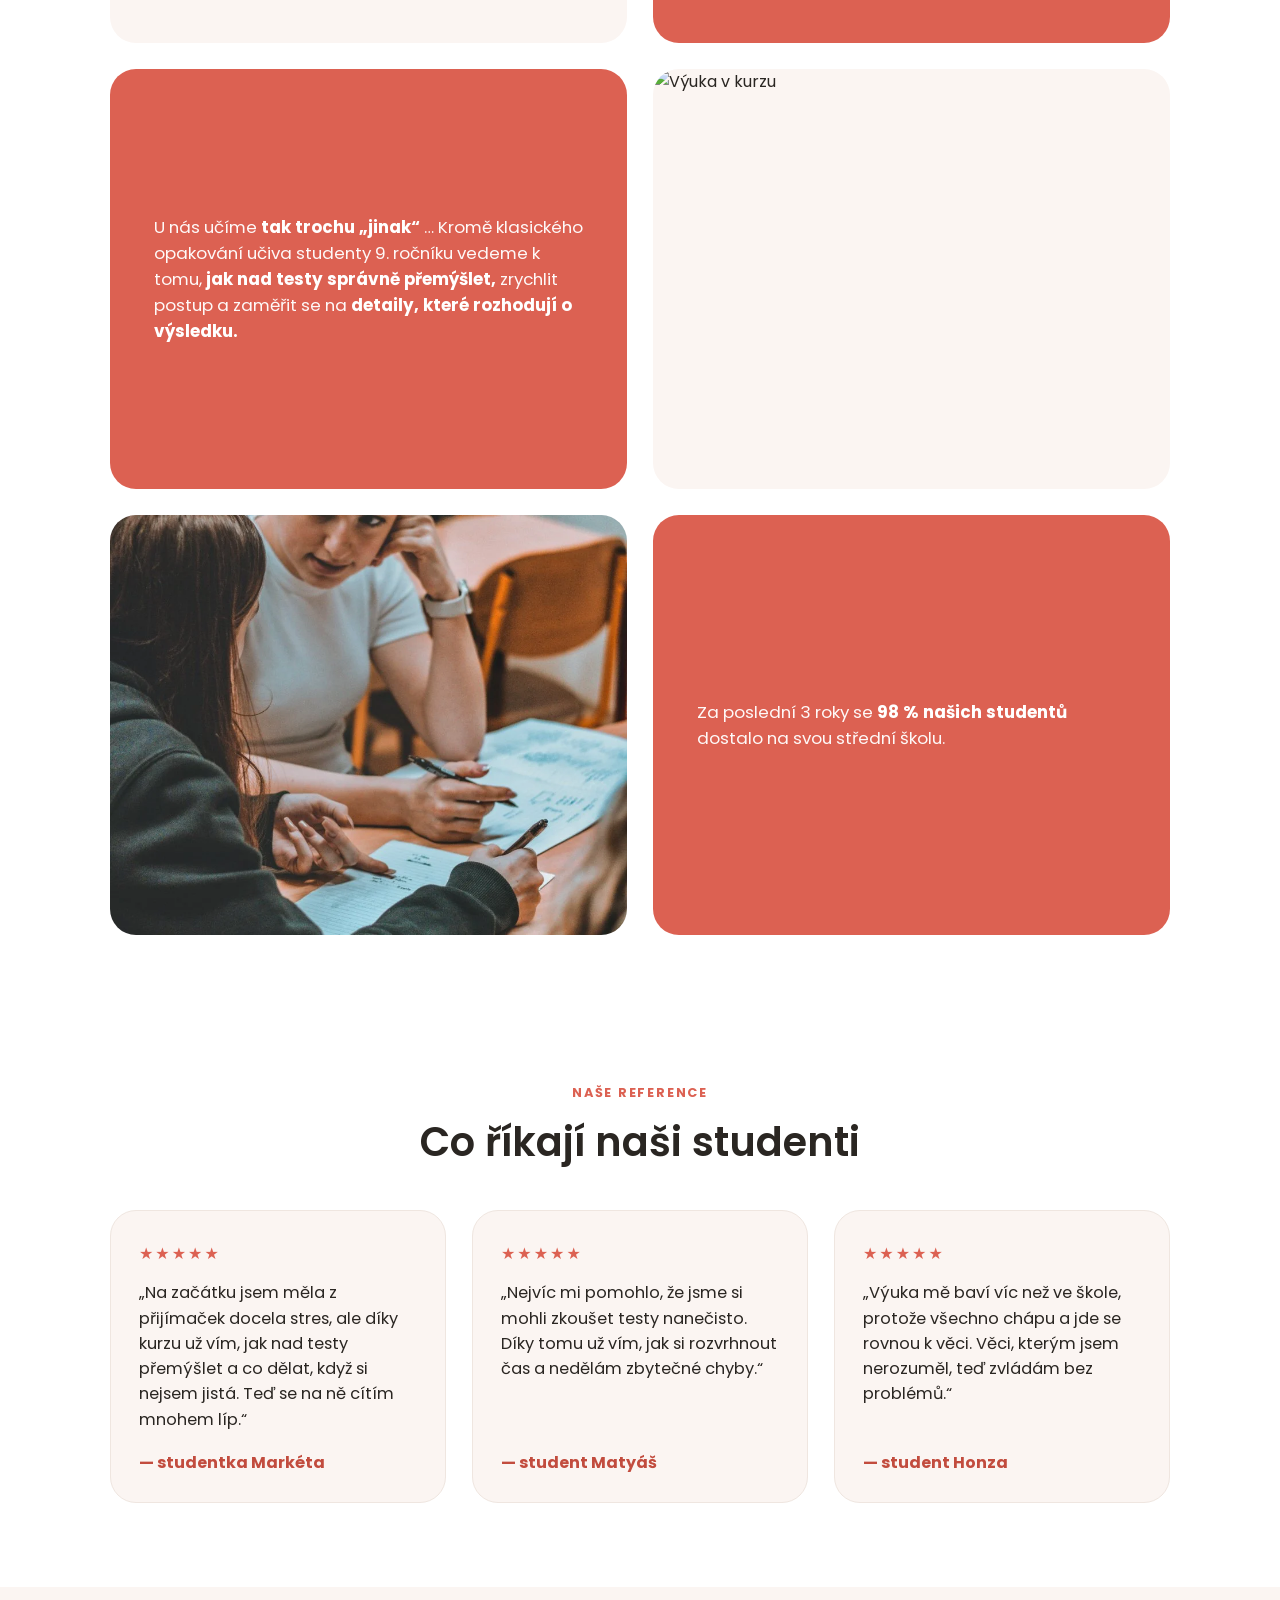
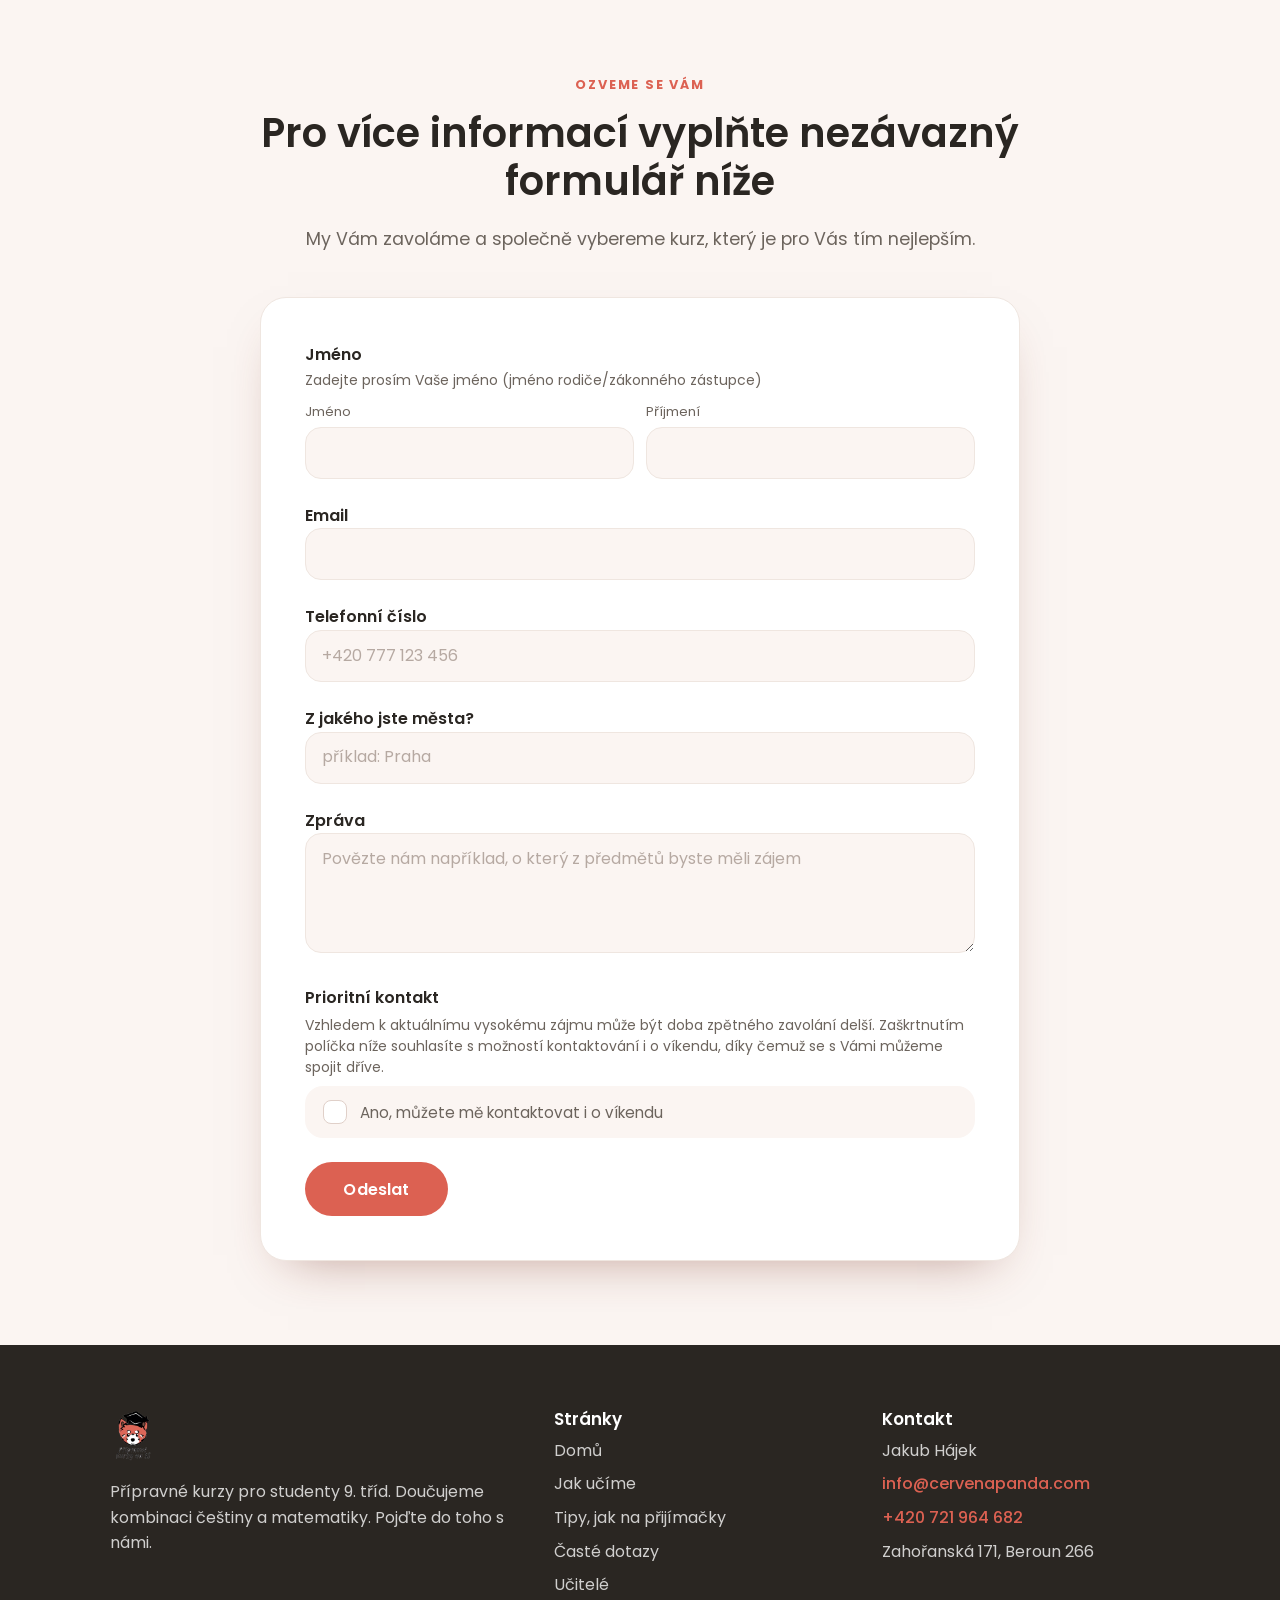
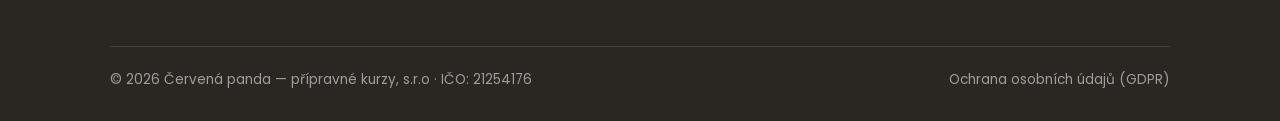
==== commit f2600d72: "perf: self-host fonts, fix images/CLS/LCP, SEO/a11y, minify; harden honeypot vs autofill; fix domain" ====
--- a/index.html
+++ b/index.html
@@ -5,22 +5,44 @@
   <meta name="viewport" content="width=device-width, initial-scale=1">
   <title>Červená panda — přípravné kurzy na střední školy</title>
   <meta name="description" content="Naše přípravné kurzy jsou určené pro studenty 9. tříd. Doučujeme kombinaci češtiny a matematiky. Pojďte do toho s námi.">
-  <link rel="icon" type="image/x-icon" href="assets/img/favicon.ico">
-  <link rel="preconnect" href="https://fonts.googleapis.com">
-  <link rel="preconnect" href="https://fonts.gstatic.com" crossorigin>
-  <link href="https://fonts.googleapis.com/css2?family=Poppins:ital,wght@0,300;0,400;0,500;0,600;0,700;1,400&display=swap" rel="stylesheet">
+  <link rel="canonical" href="https://cervenapanda.com/">
+  <meta name="theme-color" content="#dc6152">
+  <meta property="og:type" content="website">
+  <meta property="og:locale" content="cs_CZ">
+  <meta property="og:url" content="https://cervenapanda.com/">
+  <meta property="og:title" content="Červená panda — přípravné kurzy na střední školy">
+  <meta property="og:description" content="Přípravné kurzy pro 9. třídy: čeština a matematika, 16 týdnů, 10 testů nanečisto, 98 % úspěšnost.">
+  <meta property="og:image" content="https://cervenapanda.com/assets/img/og-image.jpg">
+  <meta property="og:image:width" content="1200">
+  <meta property="og:image:height" content="630">
+  <meta name="twitter:card" content="summary_large_image">
+  <meta name="twitter:title" content="Červená panda — přípravné kurzy na střední školy">
+  <meta name="twitter:description" content="Přípravné kurzy pro 9. třídy: čeština a matematika, 16 týdnů, 10 testů nanečisto.">
+  <meta name="twitter:image" content="https://cervenapanda.com/assets/img/og-image.jpg">
+  <link rel="icon" href="assets/img/favicon.ico" sizes="any">
+  <link rel="icon" type="image/png" sizes="32x32" href="assets/img/favicon-32.png">
+  <link rel="icon" type="image/png" sizes="16x16" href="assets/img/favicon-16.png">
+  <link rel="apple-touch-icon" href="assets/img/apple-touch-icon.png">
+  <link rel="manifest" href="site.webmanifest">
+  <link rel="preload" href="assets/fonts/poppins-latin-400.woff2" as="font" type="font/woff2" crossorigin>
+  <link rel="preload" href="assets/fonts/poppins-latin-700.woff2" as="font" type="font/woff2" crossorigin>
+  <link rel="preload" as="image" href="assets/img/extra-1-1600.webp" imagesrcset="assets/img/extra-1-800.webp 800w, assets/img/extra-1-1600.webp 1600w, assets/img/extra-1.webp 2500w" imagesizes="100vw" fetchpriority="high">
+  <link rel="stylesheet" href="assets/css/fonts.css">
   <link rel="stylesheet" href="assets/css/styles.css">
+  <script type="application/ld+json">{"@context":"https://schema.org","@type":"Organization","name":"Červená panda — přípravné kurzy, s.r.o","url":"https://cervenapanda.com/","logo":"https://cervenapanda.com/assets/img/logo.webp","email":"info@cervenapanda.com","telephone":"+420721964682","address":{"@type":"PostalAddress","streetAddress":"Zahořanská 171","addressLocality":"Beroun","postalCode":"26601","addressCountry":"CZ"},"sameAs":[]}</script>
+  <script type="application/ld+json">{"@context":"https://schema.org","@type":"Course","name":"Přípravný kurz na přijímací zkoušky (český jazyk a matematika)","description":"16 týdnů systematické přípravy, 10 testů nanečisto CERMAT, individuální konzultace 1 na 1.","provider":{"@type":"Organization","name":"Červená panda","url":"https://cervenapanda.com/"},"hasCourseInstance":{"@type":"CourseInstance","courseMode":"onsite","location":[{"@type":"Place","name":"Gymnázium Joachima Barranda, Beroun"},{"@type":"Place","name":"Gymnázium Jana Keplera, Praha 6"},{"@type":"Place","name":"Gymnázium Luďka Pika, Plzeň"},{"@type":"Place","name":"SPgŠ a SOŠ, Kladno"},{"@type":"Place","name":"Obchodní akademie, Příbram"}]}}</script>
 </head>
 <body>
+  <a href="#main" class="skip-link">Přeskočit na obsah</a>
 
   <!-- ===== Header ===== -->
   <header class="site-header">
     <nav class="container nav" aria-label="Hlavní navigace">
       <a href="index.html" class="brand">
-        <img src="assets/img/logo.png" alt="Červená panda — přípravné kurzy na SŠ">
+        <img src="assets/img/logo.webp" alt="Červená panda — přípravné kurzy na SŠ" width="300" height="352" decoding="async">
       </a>
-      <ul class="nav-links">
-        <li><a href="index.html" class="active">Domů</a></li>
+      <ul class="nav-links" id="nav-links">
+        <li><a href="index.html" class="active" aria-current="page">Domů</a></li>
         <li><a href="jak-ucime.html">Jak učíme</a></li>
         <li><a href="tipy-na-prijimacky.html">Tipy, jak na přijímačky</a></li>
         <li><a href="caste-dotazy.html">Časté dotazy</a></li>
@@ -29,19 +51,19 @@
       </ul>
       <div class="nav-cta">
         <a href="#kontakt" class="btn btn-primary">Nezávazný formulář</a>
-        <button class="nav-toggle" aria-label="Menu" aria-expanded="false">
+        <button class="nav-toggle" aria-label="Menu" aria-expanded="false" aria-controls="nav-links">
           <span></span><span></span><span></span>
         </button>
       </div>
     </nav>
   </header>
 
-  <main>
+  <main id="main">
     <!-- ===== Hero ===== -->
     <section class="hero">
-      <img class="hero-bg" src="assets/img/extra-1.jpeg" alt="Studenti ve třídě přípravného kurzu">
-      <div class="container">
-        <h1>!!Pořiď si lístek na střední školu!!</h1>
+      <img class="hero-bg" src="assets/img/extra-1-1600.webp" srcset="assets/img/extra-1-800.webp 800w, assets/img/extra-1-1600.webp 1600w, assets/img/extra-1.webp 2500w" sizes="100vw" width="2500" height="1667" fetchpriority="high" decoding="async">
+      <div class="container">
+        <h1>Pořiď si lístek na střední školu</h1>
         <div class="hero-actions">
           <a href="#kontakt" class="btn btn-light">Chci se připravit</a>
           <a href="jak-ucime.html" class="btn btn-ghost" style="border-color:#fff;color:#fff">Jak učíme →</a>
@@ -57,15 +79,15 @@
       <div class="container">
         <div class="blocks">
           <div class="block text reveal">
-            <h3>Vítejte u Červené pandy!</h3>
+            <h2>Vítejte u Červené pandy!</h2>
             <p>Nechcete nechat <strong>přijímací řízení na SŠ náhodě?</strong> A už vás také nebaví zastaralý styl výuky? <strong>Pak jste u nás na správném místě.</strong></p>
           </div>
           <div class="block photo reveal">
-            <img src="assets/img/hero.jpeg" alt="Skupina studentů kurzu">
-          </div>
-
-          <div class="block photo reveal">
-            <img src="assets/img/course-1.jpeg" alt="Individuální doučování">
+            <img src="assets/img/hero-640.webp" srcset="assets/img/hero-640.webp 640w, assets/img/hero.webp 1280w" sizes="(max-width:720px) 90vw, 560px" alt="Skupina studentů kurzu" width="640" height="427" loading="lazy" decoding="async">
+          </div>
+
+          <div class="block photo reveal">
+            <img src="assets/img/course-1.jpeg" alt="Individuální doučování" width="899" height="1350" loading="lazy" decoding="async">
           </div>
           <div class="block text reveal">
             <p>Během našich kurzů klademe <strong>maximální důraz na praxi.</strong> Kurz má až 50 hodin, během nichž žáci napíšou <strong>až 10 testů nanečisto.</strong> Díky této intenzivní přípravě a zkušenostem z reálných testů je u přijímací zkoušky <strong>nic nepřekvapí.</strong></p>
@@ -75,11 +97,11 @@
             <p>U nás učíme <strong>tak trochu „jinak“</strong> … Kromě klasického opakování učiva studenty 9. ročníku vedeme k tomu, <strong>jak nad testy správně přemýšlet,</strong> zrychlit postup a zaměřit se na <strong>detaily, které rozhodují o výsledku.</strong></p>
           </div>
           <div class="block photo reveal">
-            <img src="assets/img/teaching.jpeg" alt="Výuka v kurzu">
-          </div>
-
-          <div class="block photo reveal">
-            <img src="assets/img/course-2.jpeg" alt="Studenti při testech nanečisto">
+            <img src="assets/img/teaching.jpeg" alt="Výuka v kurzu" width="900" height="1350" loading="lazy" decoding="async">
+          </div>
+
+          <div class="block photo reveal">
+            <img src="assets/img/course-2.webp" alt="Studenti při testech nanečisto" width="900" height="1350" loading="lazy" decoding="async">
           </div>
           <div class="block text reveal">
             <p>Za poslední 3 roky se <strong>98 % našich studentů</strong> dostalo na svou střední školu.</p>
@@ -125,11 +147,11 @@
         </div>
         <div class="form-card reveal">
           <div class="cp-form">
-            <div class="cf-error" id="cfError">
+            <div class="cf-error" id="cfError" role="alert" aria-live="assertive">
               Omlouváme se, odeslání se nezdařilo. Zkuste to prosím znovu.
             </div>
 
-            <form id="poptavkaForm">
+            <form id="poptavkaForm" novalidate>
               <!-- Jméno -->
               <div class="cf-group">
                 <div class="cf-group-label">Jméno</div>
@@ -177,6 +199,12 @@
                           placeholder="Povězte nám například, o který z předmětů byste měli zájem"></textarea>
               </div>
 
+              <!-- honeypot — anti-spam (randomized name; never autofilled) -->
+              <div style="position:absolute;left:-9999px;top:auto;width:1px;height:1px;overflow:hidden" aria-hidden="true">
+                <label for="hp_confirm_482">Nevyplňujte</label>
+                <input type="text" id="hp_confirm_482" name="hp_confirm_482" tabindex="-1" autocomplete="off" aria-hidden="true" data-lpignore="true" data-form-type="other">
+              </div>
+
               <!-- Prioritní kontakt -->
               <div class="cf-priority-label">Prioritní kontakt</div>
               <div class="cf-priority-desc">
@@ -192,7 +220,7 @@
               <button type="submit" id="submitBtn">Odeslat</button>
             </form>
 
-            <div class="cf-success" id="cfSuccess">
+            <div class="cf-success" id="cfSuccess" role="status" aria-live="polite">
               <strong>Děkujeme, Vaši zprávu jsme zaregistrovali!</strong>
               Do 72 hodin Vám zavoláme a společně pro Vás vybereme ten nejlepší kurz.
             </div>
@@ -207,7 +235,7 @@
     <div class="container">
       <div class="footer-grid">
         <div>
-          <div class="brand"><img src="assets/img/logo.png" alt="Červená panda"></div>
+          <div class="brand"><img src="assets/img/logo.webp" alt="Červená panda" width="300" height="352" loading="lazy" decoding="async"></div>
           <p>Přípravné kurzy pro studenty 9. tříd. Doučujeme kombinaci češtiny a matematiky. Pojďte do toho s námi.</p>
         </div>
         <div>
@@ -242,6 +270,6 @@
     <a href="#kontakt" class="btn btn-light">Vyplnit nezávazný formulář</a>
   </div>
 
-  <script src="assets/js/script.js"></script>
+  <script src="assets/js/script.js" defer></script>
 </body>
 </html>
--- a/assets/css/fonts.css
+++ b/assets/css/fonts.css
@@ -0,0 +1 @@
+@font-face{font-family:Poppins;font-style:normal;font-weight:400;font-display:swap;src:url("../fonts/poppins-latin-400.woff2") format("woff2");unicode-range:U+0000-00FF,U+0131,U+0152-0153,U+02BB-02BC,U+02C6,U+02DA,U+02DC,U+0304,U+0308,U+0329,U+2000-206F,U+20AC,U+2122,U+2191,U+2193,U+2212,U+2215,U+FEFF,U+FFFD}@font-face{font-family:Poppins;font-style:normal;font-weight:400;font-display:swap;src:url("../fonts/poppins-latin-ext-400.woff2") format("woff2");unicode-range:U+0100-02BA,U+02BD-02C5,U+02C7-02CC,U+02CE-02D7,U+02DD-02FF,U+0304,U+0308,U+0329,U+1D00-1DBF,U+1E00-1E9F,U+1EF2-1EFF,U+2020,U+20A0-20AB,U+20AD-20C0,U+2113,U+2C60-2C7F,U+A720-A7FF}@font-face{font-family:Poppins;font-style:normal;font-weight:500;font-display:swap;src:url("../fonts/poppins-latin-500.woff2") format("woff2");unicode-range:U+0000-00FF,U+0131,U+0152-0153,U+02BB-02BC,U+02C6,U+02DA,U+02DC,U+0304,U+0308,U+0329,U+2000-206F,U+20AC,U+2122,U+2191,U+2193,U+2212,U+2215,U+FEFF,U+FFFD}@font-face{font-family:Poppins;font-style:normal;font-weight:500;font-display:swap;src:url("../fonts/poppins-latin-ext-500.woff2") format("woff2");unicode-range:U+0100-02BA,U+02BD-02C5,U+02C7-02CC,U+02CE-02D7,U+02DD-02FF,U+0304,U+0308,U+0329,U+1D00-1DBF,U+1E00-1E9F,U+1EF2-1EFF,U+2020,U+20A0-20AB,U+20AD-20C0,U+2113,U+2C60-2C7F,U+A720-A7FF}@font-face{font-family:Poppins;font-style:normal;font-weight:600;font-display:swap;src:url("../fonts/poppins-latin-600.woff2") format("woff2");unicode-range:U+0000-00FF,U+0131,U+0152-0153,U+02BB-02BC,U+02C6,U+02DA,U+02DC,U+0304,U+0308,U+0329,U+2000-206F,U+20AC,U+2122,U+2191,U+2193,U+2212,U+2215,U+FEFF,U+FFFD}@font-face{font-family:Poppins;font-style:normal;font-weight:600;font-display:swap;src:url("../fonts/poppins-latin-ext-600.woff2") format("woff2");unicode-range:U+0100-02BA,U+02BD-02C5,U+02C7-02CC,U+02CE-02D7,U+02DD-02FF,U+0304,U+0308,U+0329,U+1D00-1DBF,U+1E00-1E9F,U+1EF2-1EFF,U+2020,U+20A0-20AB,U+20AD-20C0,U+2113,U+2C60-2C7F,U+A720-A7FF}@font-face{font-family:Poppins;font-style:normal;font-weight:700;font-display:swap;src:url("../fonts/poppins-latin-700.woff2") format("woff2");unicode-range:U+0000-00FF,U+0131,U+0152-0153,U+02BB-02BC,U+02C6,U+02DA,U+02DC,U+0304,U+0308,U+0329,U+2000-206F,U+20AC,U+2122,U+2191,U+2193,U+2212,U+2215,U+FEFF,U+FFFD}@font-face{font-family:Poppins;font-style:normal;font-weight:700;font-display:swap;src:url("../fonts/poppins-latin-ext-700.woff2") format("woff2");unicode-range:U+0100-02BA,U+02BD-02C5,U+02C7-02CC,U+02CE-02D7,U+02DD-02FF,U+0304,U+0308,U+0329,U+1D00-1DBF,U+1E00-1E9F,U+1EF2-1EFF,U+2020,U+20A0-20AB,U+20AD-20C0,U+2113,U+2C60-2C7F,U+A720-A7FF}
--- a/assets/css/styles.css
+++ b/assets/css/styles.css
@@ -1,634 +1 @@
-/* ============================================================
-   Červená panda — přípravné kurzy
-   Local rebuild · matched to the live coral / photo design
-   ============================================================ */
-
-:root {
-  --coral: #dc6152;
-  --coral-bright: #ec6450;
-  --coral-dark: #c24c3e;
-  --ink: #2a2622;
-  --muted: #6c645d;
-  --bg: #ffffff;
-  --bg-soft: #fbf5f2;
-  --line: #efe6e0;
-  --radius: 26px;
-  --radius-sm: 16px;
-  --shadow: 0 22px 50px -28px rgba(120, 50, 35, .5);
-  --shadow-sm: 0 12px 30px -20px rgba(120, 50, 35, .55);
-  --maxw: 1140px;
-  --font: "Poppins", system-ui, -apple-system, "Segoe UI", Roboto, sans-serif;
-}
-
-* { box-sizing: border-box; }
-html {
-  scroll-behavior: smooth;
-  /* anchor targets clear the sticky header */
-  scroll-padding-top: 92px;
-  -webkit-text-size-adjust: 100%;
-}
-
-body {
-  margin: 0;
-  font-family: var(--font);
-  color: var(--ink);
-  background: var(--bg);
-  line-height: 1.6;
-  font-weight: 400;
-  -webkit-font-smoothing: antialiased;
-}
-
-img { max-width: 100%; display: block; }
-a { color: inherit; text-decoration: none; -webkit-tap-highlight-color: rgba(220, 97, 82, .18); }
-button { -webkit-tap-highlight-color: rgba(220, 97, 82, .18); }
-
-/* Visible keyboard focus everywhere (was missing entirely) */
-:focus-visible {
-  outline: 3px solid var(--coral);
-  outline-offset: 3px;
-  border-radius: 4px;
-}
-.page-hero :focus-visible,
-.hero :focus-visible,
-.site-footer :focus-visible { outline-color: #fff; }
-
-h1, h2, h3, h4 { font-weight: 600; line-height: 1.2; margin: 0 0 .5em; }
-p { margin: 0 0 1em; }
-
-.container {
-  width: 100%;
-  max-width: var(--maxw);
-  margin-inline: auto;
-  padding-inline: clamp(18px, 5vw, 40px);
-}
-
-.coral { color: var(--coral); }
-.hl { font-weight: 700; }
-
-/* ---------- Buttons ---------- */
-.btn {
-  display: inline-flex;
-  align-items: center;
-  justify-content: center;
-  gap: .5em;
-  padding: .8em 1.7em;
-  min-height: 48px;
-  border-radius: 999px;
-  font-weight: 600;
-  font-size: .98rem;
-  line-height: 1.2;
-  cursor: pointer;
-  border: 2px solid transparent;
-  transition: transform .18s ease, background .18s ease, color .18s ease;
-}
-.btn-primary { background: var(--coral); color: #fff; }
-.btn-primary:hover { background: var(--coral-dark); transform: translateY(-2px); }
-.btn-light { background: #fff; color: var(--coral); }
-.btn-light:hover { transform: translateY(-2px); }
-.btn-ghost { background: transparent; border-color: var(--ink); color: var(--ink); }
-.btn-ghost:hover { background: var(--ink); color: #fff; transform: translateY(-2px); }
-.btn-on-coral { background: #fff; color: var(--coral); }
-.btn-on-coral:hover { transform: translateY(-2px); background: #fff2ef; }
-
-/* ---------- Header ---------- */
-.site-header {
-  position: sticky;
-  top: 0;
-  z-index: 50;
-  background: rgba(255, 255, 255, .92);
-  backdrop-filter: saturate(160%) blur(10px);
-  border-bottom: 1px solid var(--line);
-}
-.nav {
-  display: flex;
-  align-items: center;
-  justify-content: space-between;
-  gap: 24px;
-  min-height: 76px;
-}
-.brand { display: flex; align-items: center; gap: 12px; }
-.brand img { height: 46px; width: auto; }
-.brand .brand-name {
-  font-weight: 700;
-  font-size: 1.05rem;
-  letter-spacing: -.01em;
-  line-height: 1.05;
-}
-.nav-links {
-  display: flex;
-  align-items: center;
-  gap: 26px;
-  list-style: none;
-  margin: 0; padding: 0;
-}
-.nav-links a {
-  font-size: .95rem;
-  font-weight: 500;
-  color: var(--ink);
-  position: relative;
-  padding: 4px 0;
-}
-.nav-links a:hover { color: var(--coral); }
-.nav-links a.active { color: var(--coral); }
-.nav-links a.active::after {
-  content: ""; position: absolute; left: 0; right: 0; bottom: -3px;
-  height: 2px; background: var(--coral); border-radius: 2px;
-}
-.nav-cta { display: flex; align-items: center; gap: 14px; }
-/* CTA repeated inside the mobile menu panel — hidden on desktop */
-.nav-menu-cta { display: none; }
-.nav-toggle {
-  display: none; flex-direction: column; gap: 5px;
-  background: none; border: 0; cursor: pointer; padding: 8px;
-}
-.nav-toggle span { width: 24px; height: 2px; background: var(--ink); border-radius: 2px; transition: transform .25s, opacity .25s; }
-.nav-toggle.open span:nth-child(1) { transform: translateY(7px) rotate(45deg); }
-.nav-toggle.open span:nth-child(2) { opacity: 0; }
-.nav-toggle.open span:nth-child(3) { transform: translateY(-7px) rotate(-45deg); }
-
-/* ---------- Hero (full-bleed photo + curved coral divider) ---------- */
-.hero {
-  position: relative;
-  min-height: clamp(440px, 72vh, 640px);
-  display: flex;
-  align-items: flex-start;
-  color: #fff;
-  overflow: hidden;
-  background: #2a2622;
-}
-.hero::before {
-  content: "";
-  position: absolute; inset: 0;
-  background: linear-gradient(180deg, rgba(0,0,0,.45) 0%, rgba(0,0,0,.15) 35%, rgba(0,0,0,.35) 100%);
-  z-index: 1;
-}
-.hero img.hero-bg {
-  position: absolute; inset: 0;
-  width: 100%; height: 100%;
-  object-fit: cover;
-  z-index: 0;
-}
-.hero .container { position: relative; z-index: 2; padding-top: clamp(36px, 6vw, 64px); width: 100%; }
-.hero h1 {
-  font-size: clamp(1.9rem, 4.6vw, 3.2rem);
-  font-weight: 700;
-  text-shadow: 0 2px 18px rgba(0,0,0,.4);
-  max-width: 17ch;
-}
-.hero .hero-actions { margin-top: 26px; display: flex; flex-wrap: wrap; gap: 14px; }
-/* curved bottom divider */
-.hero-curve { position: absolute; left: 0; right: 0; bottom: -1px; z-index: 2; width: 100%; display: block; }
-.hero-curve svg { display: block; width: 100%; height: clamp(40px, 6vw, 90px); }
-
-/* ---------- Sections ---------- */
-section { padding: clamp(50px, 7vw, 84px) 0; }
-.section-tight { padding: clamp(34px, 5vw, 60px) 0; }
-.eyebrow {
-  display: inline-block; font-size: .8rem; font-weight: 700;
-  letter-spacing: .14em; text-transform: uppercase;
-  color: var(--coral); margin-bottom: 14px;
-}
-.section-head { max-width: 760px; margin-bottom: 44px; }
-.section-head.center { margin-inline: auto; text-align: center; }
-.section-head h2 { font-size: clamp(1.7rem, 3.6vw, 2.5rem); }
-.lead { font-size: 1.1rem; color: var(--muted); }
-
-/* ---------- Video ---------- */
-.video-wrap {
-  margin-top: 28px;
-  max-width: 960px;
-  border-radius: var(--radius);
-  overflow: hidden;
-  background: #000;
-  box-shadow: var(--shadow-sm);
-}
-.video-wrap video {
-  display: block;
-  width: 100%;
-  height: auto;
-  aspect-ratio: 16 / 9;
-  background: #000;
-}
-
-/* ---------- Alternating coral blocks + photos ---------- */
-.blocks { display: grid; grid-template-columns: 1fr 1fr; gap: clamp(16px, 2.4vw, 26px); }
-.block {
-  border-radius: var(--radius);
-  overflow: hidden;
-  min-height: 220px;
-}
-.block.text {
-  background: var(--coral);
-  color: #fff;
-  display: flex;
-  flex-direction: column;
-  justify-content: center;
-  padding: clamp(28px, 3.4vw, 46px);
-}
-.block.text h3 { font-size: clamp(1.2rem, 2.2vw, 1.6rem); font-weight: 700; margin-bottom: .6em; }
-.block.text p { font-size: 1.05rem; line-height: 1.55; margin: 0; color: rgba(255,255,255,.96); }
-.block.text p strong { font-weight: 700; color: #fff; }
-.block.photo { padding: 0; background: var(--bg-soft); aspect-ratio: 16 / 13; }
-.block.photo img { width: 100%; height: 100%; object-fit: cover; }
-
-/* ---------- Photo strip ---------- */
-.photo-strip { display: grid; grid-template-columns: repeat(3, 1fr); gap: clamp(14px, 2vw, 22px); }
-.photo-strip img {
-  width: 100%; height: 100%;
-  aspect-ratio: 3 / 3.3;
-  object-fit: cover;
-  border-radius: var(--radius-sm);
-  box-shadow: var(--shadow-sm);
-}
-
-/* ---------- Testimonials ---------- */
-.quotes { display: grid; grid-template-columns: repeat(3, 1fr); gap: clamp(16px, 2.4vw, 26px); }
-.quote {
-  /* <figure> carries a UA default margin: 1em 40px — without this reset every
-     card sits 80px narrower than its grid track. */
-  margin: 0;
-  background: var(--bg-soft);
-  border: 1px solid var(--line);
-  border-radius: var(--radius);
-  padding: 30px 28px 26px;
-  display: flex; flex-direction: column;
-}
-.quote .stars { color: var(--coral); letter-spacing: 2px; margin-bottom: 14px; }
-.quote blockquote { margin: 0 0 18px; font-size: 1.02rem; line-height: 1.55; }
-.quote cite { font-style: normal; font-weight: 700; color: var(--coral-dark); margin-top: auto; }
-
-/* Carousel position indicators — built by script.js, phones only */
-.quotes-dots { display: none; }
-.quotes-dot {
-  width: 28px; height: 28px; padding: 0; border: 0; background: none;
-  display: grid; place-items: center; cursor: pointer;
-}
-.quotes-dot::before {
-  content: "";
-  width: 8px; height: 8px; border-radius: 999px;
-  background: #e3d3cb;
-  transition: width .25s ease, background .25s ease;
-}
-.quotes-dot[aria-current="true"]::before { width: 24px; background: var(--coral); }
-
-/* ---------- Page hero (subpages) — coral band ---------- */
-.page-hero {
-  background: var(--coral);
-  color: #fff;
-  padding: clamp(54px, 8vw, 92px) 0 clamp(46px, 6vw, 76px);
-  position: relative;
-}
-.page-hero h1 { font-size: clamp(1.9rem, 5vw, 3rem); font-weight: 700; }
-.page-hero p { color: rgba(255,255,255,.92); font-size: 1.12rem; max-width: 640px; margin: 0; }
-.page-hero .eyebrow { color: rgba(255,255,255,.85); }
-
-/* ---------- Generic cards ---------- */
-.grid { display: grid; gap: clamp(16px, 2.4vw, 24px); }
-.cols-2 { grid-template-columns: repeat(2, 1fr); }
-.cols-3 { grid-template-columns: repeat(3, 1fr); }
-.card {
-  background: var(--bg-soft);
-  border: 1px solid var(--line);
-  border-radius: var(--radius);
-  padding: 30px;
-}
-.card .num {
-  display: inline-grid; place-items: center;
-  width: 46px; height: 46px; border-radius: 14px;
-  background: var(--coral); color: #fff; font-weight: 700; font-size: 1.2rem;
-  margin-bottom: 16px;
-}
-.card h3 { font-size: 1.2rem; }
-.card p { color: var(--muted); margin: 0; }
-
-/* ---------- Places / pills ---------- */
-.places { display: flex; flex-wrap: wrap; gap: 12px; margin-top: 8px; }
-.place {
-  background: var(--bg-soft); border: 1px solid var(--line);
-  border-radius: 999px; padding: 10px 20px; font-weight: 500;
-}
-
-/* ---------- Teachers ---------- */
-.team-section-title { font-size: 1.5rem; margin: 48px 0 24px; display: flex; align-items: center; gap: 14px; }
-.team-section-title .dot { width: 12px; height: 12px; border-radius: 50%; background: var(--coral); flex: none; }
-.team-section-title::after { content: ""; flex: 1; height: 1px; background: var(--line); }
-.team-grid { display: grid; grid-template-columns: repeat(3, 1fr); gap: clamp(16px, 2.4vw, 24px); }
-.member {
-  background: var(--bg-soft); border: 1px solid var(--line);
-  border-radius: var(--radius); overflow: hidden;
-  display: flex; flex-direction: column;
-}
-.member .photo { aspect-ratio: 1 / 1; overflow: hidden; background: #f1e7e1; }
-.member .photo img { width: 100%; height: 100%; object-fit: cover; }
-.member .avatar-fallback {
-  width: 100%; height: 100%; display: grid; place-items: center;
-  font-size: 2.6rem; font-weight: 700; color: #fff; background: var(--coral);
-}
-.member .body { padding: 22px 22px 26px; }
-.member h4 { font-size: 1.15rem; margin-bottom: .2em; }
-.member .role { color: var(--coral); font-weight: 600; font-size: .82rem; text-transform: uppercase; letter-spacing: .05em; margin-bottom: 12px; }
-.member p { color: var(--muted); font-size: .92rem; margin: 0; }
-
-/* ---------- Tips ---------- */
-.tips { max-width: 880px; margin-inline: auto; display: grid; gap: clamp(16px, 2vw, 22px); }
-.tip {
-  display: grid; grid-template-columns: auto 1fr; gap: 22px;
-  background: var(--bg-soft); border: 1px solid var(--line);
-  border-radius: var(--radius); padding: 28px; align-items: start;
-}
-.tip .tnum { width: 54px; height: 54px; border-radius: 16px; background: var(--coral); color: #fff; font-weight: 700; font-size: 1.4rem; display: grid; place-items: center; }
-.tip h3 { font-size: 1.2rem; margin-bottom: .35em; }
-.tip p { color: var(--muted); margin: 0; }
-
-/* ---------- FAQ ---------- */
-.faq { max-width: 840px; margin-inline: auto; }
-.faq-item { border: 1px solid var(--line); background: var(--bg-soft); border-radius: var(--radius-sm); margin-bottom: 14px; overflow: hidden; }
-.faq-q {
-  width: 100%; text-align: left; background: none; border: 0; cursor: pointer;
-  font: inherit; font-weight: 600; font-size: 1.04rem; color: var(--ink);
-  padding: 20px 24px; display: flex; align-items: center; justify-content: space-between; gap: 16px;
-}
-.faq-q .chev { flex: none; width: 28px; height: 28px; border-radius: 50%; background: var(--coral); color: #fff; display: grid; place-items: center; transition: transform .25s; font-size: 1.1rem; }
-.faq-item.open .chev { transform: rotate(45deg); }
-.faq-a { max-height: 0; overflow: hidden; transition: max-height .3s ease; }
-.faq-a-inner { padding: 0 24px 22px; color: var(--muted); }
-
-/* ---------- Contact / form ---------- */
-.contact { background: var(--bg-soft); }
-.form-card {
-  background: #fff; border: 1px solid var(--line); border-radius: var(--radius);
-  padding: clamp(28px, 4vw, 44px); box-shadow: var(--shadow); max-width: 760px; margin-inline: auto;
-}
-.form-row { display: grid; grid-template-columns: 1fr 1fr; gap: 18px; }
-.field { margin-bottom: 18px; }
-.field label { display: block; font-weight: 500; font-size: .9rem; margin-bottom: 7px; }
-.field input, .field textarea {
-  width: 100%; padding: 13px 16px; border: 1px solid var(--line);
-  border-radius: var(--radius-sm); font: inherit; background: var(--bg-soft); color: var(--ink);
-  transition: border-color .15s, box-shadow .15s;
-}
-.field input:focus, .field textarea:focus {
-  outline: none; border-color: var(--coral); box-shadow: 0 0 0 3px rgba(220,97,82,.18); background: #fff;
-}
-.field textarea { resize: vertical; min-height: 120px; }
-.form-note { font-size: .82rem; color: var(--muted); margin-top: 6px; }
-.form-status { margin-top: 16px; padding: 12px 16px; border-radius: var(--radius-sm); background: rgba(220,97,82,.12); color: var(--coral-dark); font-weight: 500; display: none; }
-.form-status.show { display: block; }
-
-/* ---------- Poptávka form (scoped) ---------- */
-.cp-form * { box-sizing: border-box; margin: 0; padding: 0; }
-.cp-form { font-family: inherit; color: var(--ink); max-width: 720px; width: 100%; margin-inline: auto; }
-.cp-form .cf-group { margin-bottom: 1.5rem; }
-.cp-form .cf-group-label { font-size: 1rem; font-weight: 600; color: var(--ink); margin-bottom: 0.2rem; }
-.cp-form .cf-group-desc { font-size: 0.875rem; color: var(--muted); margin-bottom: 0.65rem; line-height: 1.4; }
-.cp-form .cf-row { display: grid; grid-template-columns: 1fr 1fr; gap: 0.75rem; }
-.cp-form .cf-field { display: flex; flex-direction: column; gap: 0.3rem; }
-.cp-form .cf-label { font-size: 0.825rem; color: var(--muted); }
-.cp-form input[type="text"],
-.cp-form input[type="email"],
-.cp-form input[type="tel"],
-.cp-form textarea {
-  background: var(--bg-soft);
-  border: 1px solid var(--line);
-  border-radius: var(--radius-sm);
-  padding: 0.85rem 1rem;
-  /* 16px minimum — anything smaller makes iOS Safari zoom in on focus */
-  font-size: 1rem;
-  line-height: 1.4;
-  font-family: inherit;
-  color: var(--ink);
-  width: 100%;
-  min-height: 52px;
-  transition: background .15s, border-color .15s, box-shadow .15s;
-  outline: none;
-  -webkit-appearance: none;
-  appearance: none;
-}
-.cp-form input::placeholder, .cp-form textarea::placeholder { color: #b6a9a2; }
-.cp-form input:focus, .cp-form textarea:focus {
-  background: #fff;
-  border-color: var(--coral);
-  box-shadow: 0 0 0 3px rgba(220, 97, 82, .18);
-}
-.cp-form textarea { resize: vertical; min-height: 120px; }
-.cp-form .cf-priority-label { font-size: 1rem; font-weight: 600; color: var(--ink); margin-bottom: 0.3rem; }
-.cp-form .cf-priority-desc { font-size: 0.875rem; color: var(--muted); line-height: 1.5; margin-bottom: 0.5rem; }
-/* Full-width tappable row with a soft custom checkbox, not a bare 17px control */
-.cp-form .cf-radio {
-  display: flex; align-items: center; gap: 0.8rem; cursor: pointer;
-  font-size: 0.95rem; color: var(--muted); line-height: 1.4;
-  margin-bottom: 1.5rem;
-  min-height: 52px; padding: 12px 18px;
-  border: 0; border-radius: 18px;
-  background: var(--bg-soft);
-  transition: background .2s, color .2s;
-}
-.cp-form .cf-radio:has(input:checked) { background: #fdefeb; color: var(--ink); }
-.cp-form .cf-radio input {
-  appearance: none; -webkit-appearance: none;
-  width: 24px; height: 24px; flex-shrink: 0; cursor: pointer; margin: 0;
-  border-radius: 8px;
-  border: 1.5px solid #e0d0c9;
-  background: #fff;
-  display: grid; place-items: center;
-  transition: background .2s, border-color .2s;
-}
-.cp-form .cf-radio input::after {
-  content: "";
-  width: 11px; height: 6px;
-  border-left: 2px solid #fff; border-bottom: 2px solid #fff;
-  border-radius: 1px;
-  transform: rotate(-45deg) translate(1px, -2px);
-  opacity: 0; transition: opacity .15s;
-}
-.cp-form .cf-radio input:checked { background: var(--coral); border-color: var(--coral); }
-.cp-form .cf-radio input:checked::after { opacity: 1; }
-.cp-form button[type="submit"] {
-  background: var(--coral); color: #fff; border: none; border-radius: 999px;
-  padding: 0.9rem 2.4rem; min-height: 54px;
-  font-size: 1rem; font-weight: 600; font-family: inherit; cursor: pointer;
-  transition: background .18s, transform .18s; letter-spacing: 0.01em;
-}
-.cp-form button[type="submit"]:hover { background: var(--coral-dark); transform: translateY(-2px); }
-.cp-form button[type="submit"]:disabled { background: #d8ccc6; cursor: not-allowed; transform: none; }
-.cp-form .cf-error { display: none; color: #b91c1c; background: #fef2f2; border: 1px solid #fca5a5; border-radius: var(--radius-sm); padding: 0.8rem 1rem; font-size: 0.9rem; margin-bottom: 1rem; }
-.cp-form .cf-success { display: none; padding: 1.5rem 0; font-size: 1rem; color: var(--muted); line-height: 1.6; }
-.cp-form .cf-success strong { display: block; font-size: 1.2rem; margin-bottom: 0.35rem; color: var(--ink); }
-@media (max-width: 520px) { .cp-form .cf-row { grid-template-columns: 1fr; } }
-
-/* ---------- Footer ---------- */
-.site-footer { background: var(--ink); color: rgba(255,255,255,.78); padding: 64px 0 30px; }
-.footer-grid { display: grid; grid-template-columns: 1.4fr 1fr 1fr; gap: 40px; }
-.footer-grid h4 { color: #fff; font-size: 1.05rem; }
-.site-footer .brand { margin-bottom: 16px; }
-.site-footer .brand img { height: 54px; }
-.footer-list { list-style: none; padding: 0; margin: 0; display: grid; gap: 8px; }
-.footer-list a:hover { color: #fff; }
-.footer-contact a { color: var(--coral); font-weight: 500; }
-.footer-bottom {
-  margin-top: 48px; padding-top: 22px; border-top: 1px solid rgba(255,255,255,.12);
-  display: flex; flex-wrap: wrap; justify-content: space-between; gap: 12px;
-  font-size: .85rem; color: rgba(255,255,255,.55);
-}
-
-/* ---------- Sticky mobile CTA (thumb zone) ---------- */
-/* Hidden on desktop; on phones it slides in past the hero and slides back
-   out once the form itself is on screen.
-   Dark bar (matching the footer) so the CTA never disappears into the
-   coral content blocks it scrolls over. */
-.mobile-cta {
-  display: none;
-  position: fixed;
-  left: 0; right: 0; bottom: 0;
-  z-index: 60;
-  padding: 12px clamp(18px, 5vw, 40px);
-  padding-bottom: calc(12px + env(safe-area-inset-bottom, 0px));
-  background: var(--ink);
-  box-shadow: 0 -14px 36px -18px rgba(42, 38, 34, .55);
-  transform: translateY(115%);
-  transition: transform .3s ease;
-}
-.mobile-cta.show { transform: none; }
-.mobile-cta .btn { width: 100%; font-size: 1rem; box-shadow: 0 6px 18px -10px rgba(0, 0, 0, .6); }
-
-/* ---------- Reveal ---------- */
-.reveal { opacity: 0; transform: translateY(20px); transition: opacity .6s ease, transform .6s ease; }
-.reveal.in { opacity: 1; transform: none; }
-
-@media (prefers-reduced-motion: reduce) {
-  html { scroll-behavior: auto; }
-  .reveal { opacity: 1; transform: none; transition: none; }
-  .mobile-cta { transition: none; }
-  .btn:hover, .cp-form button[type="submit"]:hover { transform: none; }
-  *, *::before, *::after { animation-duration: .01ms !important; transition-duration: .01ms !important; }
-}
-
-/* ---------- Responsive ---------- */
-@media (max-width: 900px) {
-  .blocks { grid-template-columns: 1fr; }
-  .block.photo img { min-height: 240px; }
-  .quotes, .cols-3, .photo-strip, .team-grid { grid-template-columns: 1fr 1fr; }
-  .footer-grid { grid-template-columns: 1fr; gap: 28px; }
-}
-@media (max-width: 720px) {
-  .nav-links {
-    position: fixed; inset: 76px 0 auto 0; background: #fff;
-    flex-direction: column; align-items: flex-start; gap: 4px;
-    padding: 18px clamp(18px,5vw,40px) 26px; border-bottom: 1px solid var(--line);
-    box-shadow: var(--shadow); transform: translateY(-130%); transition: transform .3s ease;
-  }
-  .nav-links.open { transform: translateY(0); }
-  .nav-links a { width: 100%; padding: 12px 0; font-size: 1.05rem; min-height: 48px; display: flex; align-items: center; }
-  .nav-toggle { display: flex; }
-  /* The header CTA is replaced on phones by the in-menu button + sticky bar */
-  .nav-cta > .btn { display: none; }
-  .brand .brand-name { display: none; }
-  .form-row { grid-template-columns: 1fr; }
-  .quotes, .cols-2, .cols-3, .photo-strip, .team-grid { grid-template-columns: 1fr; }
-  .tip { grid-template-columns: 1fr; gap: 14px; }
-}
-
-/* ============================================================
-   Phone refinements — shorten the path to the form
-   ============================================================ */
-@media (max-width: 720px) {
-  .mobile-cta { display: block; }
-  /* keep the sticky bar from sitting on top of the footer's last line */
-  .site-footer { padding-bottom: 104px; }
-
-  /* --- Header: bigger tap target for the hamburger --- */
-  .nav { min-height: 68px; }
-  .nav-toggle { width: 48px; height: 48px; align-items: center; justify-content: center; padding: 0; }
-  .nav-links { inset: 68px 0 auto 0; max-height: calc(100dvh - 68px); overflow-y: auto; }
-  /* CTA promoted into the open menu */
-  .nav-menu-cta { display: block; width: 100%; margin-top: 14px; }
-  .nav-menu-cta .btn { width: 100%; }
-
-  /* --- Hero: tall enough that the photo reads as a photo ---
-     The image is 3:2, so at phone proportions `cover` shows its full height and
-     crops the sides — meaning faces sit at a fixed fraction of the hero height,
-     not a fixed pixel offset. A short hero pulls the subject up behind the
-     buttons; this height drops her clear of them. */
-  /* Floor of 580px keeps the subject below the buttons on short phones (SE),
-     where 78svh alone would be too small. */
-  .hero { min-height: clamp(580px, 78vh, 660px); }
-  @supports (height: 1svh) {
-    .hero { min-height: clamp(580px, 78svh, 660px); }
-  }
-  .hero .container {
-    padding-top: 30px;
-    padding-bottom: calc(24px + clamp(40px, 6vw, 90px));
-  }
-  .hero h1 { margin-bottom: .35em; }
-  /* Render the photo taller than the hero and pin it to the top. The stacked
-     buttons end at a roughly fixed offset (~345px) on every phone, while the
-     subject sits at a fixed *fraction* of the image — so height alone can't
-     clear her on short screens. Overscaling pushes her down the frame instead,
-     which holds on a 667px SE and a 932px Pro Max alike. The bottom of the
-     source is out-of-focus foreground, so nothing is lost by cropping it. */
-  .hero img.hero-bg { height: 132%; bottom: auto; }
-
-  /* Weight the scrim to the top half so the type stays legible while the lower
-     half of the photo — where the subject is — keeps its contrast. */
-  .hero::before {
-    background: linear-gradient(180deg,
-      rgba(0, 0, 0, .58) 0%,
-      rgba(0, 0, 0, .44) 30%,
-      rgba(0, 0, 0, .14) 56%,
-      rgba(0, 0, 0, .18) 100%);
-  }
-  .hero h1 { font-size: clamp(1.75rem, 7.4vw, 2.3rem); max-width: 20ch; }
-  .hero .hero-actions { flex-direction: column; align-items: stretch; gap: 12px; margin-top: 18px; }
-  .hero .hero-actions .btn { width: 100%; }
-
-  /* --- Alternating blocks: keep the text/photo rhythm when stacked ---
-     DOM order is text,photo,photo,text,text,photo,photo,text — collapsing to
-     one column would put two photos and two texts back to back. */
-  .blocks > *:nth-child(3) { order: 4; }
-  .blocks > *:nth-child(4) { order: 3; }
-  .blocks > *:nth-child(7) { order: 8; }
-  .blocks > *:nth-child(8) { order: 7; }
-  /* shorter photos = less scrolling between the pitch and the form */
-  .block.photo { aspect-ratio: 3 / 2; }
-  .block.photo img { min-height: 0; }
-  .block { min-height: 0; }
-  .block.text { padding: 26px 22px; }
-  .block.text p { font-size: 1rem; }
-
-  /* --- Testimonials: swipeable instead of three tall stacked cards --- */
-  .quotes {
-    grid-template-columns: none;
-    grid-auto-flow: column;
-    /* viewport-based, not %, so it resolves against the screen rather than the
-       scroll container's intrinsic width — wide card, small peek */
-    grid-auto-columns: calc(100vw - 74px);
-    overflow-x: auto;
-    overscroll-behavior-x: contain;
-    scroll-snap-type: x mandatory;
-    scroll-padding-inline-start: clamp(18px, 5vw, 40px);
-    gap: 12px;
-    /* bleed to the screen edges so the peek is visible */
-    margin-inline: calc(-1 * clamp(18px, 5vw, 40px));
-    padding: 4px clamp(18px, 5vw, 40px) 10px;
-    scrollbar-width: none;
-  }
-  .quotes::-webkit-scrollbar { display: none; }
-  .quote { scroll-snap-align: start; padding: 24px 22px 22px; }
-  .quote blockquote { font-size: 1rem; margin-bottom: 14px; }
-  .quotes-dots { display: flex; justify-content: center; align-items: center; gap: 4px; margin-top: 6px; }
-
-  /* --- Contact section: the destination --- */
-  .contact { padding-top: 44px; }
-  #kontakt { scroll-margin-top: 80px; }
-  .contact .section-head { margin-bottom: 26px; }
-  .contact .section-head h2 { font-size: 1.5rem; }
-  .form-card { padding: 22px 18px 26px; border-radius: var(--radius-sm); }
-  .cp-form button[type="submit"] { width: 100%; }
-  .cp-form .cf-group { margin-bottom: 1.25rem; }
-
-  /* --- Misc --- */
-  .places { gap: 10px; }
-  .place { padding: 9px 16px; font-size: .92rem; }
-  .team-section-title { margin: 34px 0 18px; font-size: 1.3rem; }
-  .footer-bottom { flex-direction: column; gap: 6px; }
-}
+:root{--coral:#dc6152;--coral-bright:#ec6450;--coral-dark:#c24c3e;--ink:#2a2622;--muted:#6c645d;--bg:#ffffff;--bg-soft:#fbf5f2;--line:#efe6e0;--radius:26px;--radius-sm:16px;--shadow:0 22px 50px -28px rgba(120, 50, 35, .5);--shadow-sm:0 12px 30px -20px rgba(120, 50, 35, .55);--maxw:1140px;--font:"Poppins",system-ui,-apple-system,"Segoe UI",Roboto,sans-serif}*{box-sizing:border-box}html{scroll-behavior:smooth;scroll-padding-top:92px;-webkit-text-size-adjust:100%}body{margin:0;font-family:var(--font);color:var(--ink);background:var(--bg);line-height:1.6;font-weight:400;-webkit-font-smoothing:antialiased}img{max-width:100%;display:block}a{color:inherit;text-decoration:none;-webkit-tap-highlight-color:rgba(220,97,82,.18)}button{-webkit-tap-highlight-color:rgba(220,97,82,.18)}.skip-link{position:absolute;left:-9999px;top:0;background:var(--coral);color:#fff;padding:10px 16px;border-radius:0 0 12px 0;font-weight:600;z-index:100}.skip-link:focus{left:0;outline:3px solid #fff;outline-offset:2px}:focus-visible{outline:3px solid var(--coral);outline-offset:3px;border-radius:4px}.hero :focus-visible,.page-hero :focus-visible,.site-footer :focus-visible{outline-color:#fff}h1,h2,h3,h4{font-weight:600;line-height:1.2;margin:0 0 .5em}p{margin:0 0 1em}.container{width:100%;max-width:var(--maxw);margin-inline:auto;padding-inline:clamp(18px,5vw,40px)}.coral{color:var(--coral)}.hl{font-weight:700}.btn{display:inline-flex;align-items:center;justify-content:center;gap:.5em;padding:.8em 1.7em;min-height:48px;border-radius:999px;font-weight:600;font-size:.98rem;line-height:1.2;cursor:pointer;border:2px solid transparent;transition:transform .18s ease,background .18s ease,color .18s ease}.btn-primary{background:var(--coral);color:#fff}.btn-primary:hover{background:var(--coral-dark);transform:translateY(-2px)}.btn-light{background:#fff;color:var(--coral)}.btn-light:hover{transform:translateY(-2px)}.btn-ghost{background:0 0;border-color:var(--ink);color:var(--ink)}.btn-ghost:hover{background:var(--ink);color:#fff;transform:translateY(-2px)}.btn-on-coral{background:#fff;color:var(--coral)}.btn-on-coral:hover{transform:translateY(-2px);background:#fff2ef}.site-header{position:sticky;top:0;z-index:50;background:rgba(255,255,255,.92);backdrop-filter:saturate(160%) blur(10px);border-bottom:1px solid var(--line)}.nav{display:flex;align-items:center;justify-content:space-between;gap:24px;min-height:76px}.brand{display:flex;align-items:center;gap:12px}.brand img{height:46px;width:auto}.brand .brand-name{font-weight:700;font-size:1.05rem;letter-spacing:-.01em;line-height:1.05}.nav-links{display:flex;align-items:center;gap:26px;list-style:none;margin:0;padding:0}.nav-links a{font-size:.95rem;font-weight:500;color:var(--ink);position:relative;padding:4px 0}.nav-links a:hover{color:var(--coral)}.nav-links a.active{color:var(--coral)}.nav-links a.active::after{content:"";position:absolute;left:0;right:0;bottom:-3px;height:2px;background:var(--coral);border-radius:2px}.nav-cta{display:flex;align-items:center;gap:14px}.nav-menu-cta{display:none}.nav-toggle{display:none;flex-direction:column;gap:5px;background:0 0;border:0;cursor:pointer;padding:8px}.nav-toggle span{width:24px;height:2px;background:var(--ink);border-radius:2px;transition:transform .25s,opacity .25s}.nav-toggle.open span:first-child{transform:translateY(7px) rotate(45deg)}.nav-toggle.open span:nth-child(2){opacity:0}.nav-toggle.open span:nth-child(3){transform:translateY(-7px) rotate(-45deg)}.hero{position:relative;min-height:clamp(440px,72vh,640px);display:flex;align-items:flex-start;color:#fff;overflow:hidden;background:#2a2622}.hero::before{content:"";position:absolute;inset:0;background:linear-gradient(180deg,rgba(0,0,0,.45) 0,rgba(0,0,0,.15) 35%,rgba(0,0,0,.35) 100%);z-index:1}.hero img.hero-bg{position:absolute;inset:0;width:100%;height:100%;object-fit:cover;z-index:0}.hero .container{position:relative;z-index:2;padding-top:clamp(36px,6vw,64px);width:100%}.hero h1{font-size:clamp(1.9rem, 4.6vw, 3.2rem);font-weight:700;text-shadow:0 2px 18px rgba(0,0,0,.4);max-width:17ch}.hero .hero-actions{margin-top:26px;display:flex;flex-wrap:wrap;gap:14px}.hero-curve{position:absolute;left:0;right:0;bottom:-1px;z-index:2;width:100%;display:block}.hero-curve svg{display:block;width:100%;height:clamp(40px,6vw,90px)}section{padding:clamp(50px,7vw,84px) 0}.section-tight{padding:clamp(34px,5vw,60px) 0}.eyebrow{display:inline-block;font-size:.8rem;font-weight:700;letter-spacing:.14em;text-transform:uppercase;color:var(--coral);margin-bottom:14px}.section-head{max-width:760px;margin-bottom:44px}.section-head.center{margin-inline:auto;text-align:center}.section-head h2{font-size:clamp(1.7rem, 3.6vw, 2.5rem)}.lead{font-size:1.1rem;color:var(--muted)}.video-wrap{position:relative;margin-top:28px;max-width:960px;border-radius:var(--radius);overflow:hidden;background:#000;box-shadow:var(--shadow-sm)}.video-wrap video{display:block;width:100%;height:auto;aspect-ratio:16/9;background:#000}.video-wrap::after{content:"";position:absolute;inset:0;z-index:1;pointer-events:none;background:radial-gradient(ellipse at center,rgba(0,0,0,0) 45%,rgba(0,0,0,.38));transition:opacity .35s}.video-wrap.played::after{opacity:0}.video-play{position:absolute;top:50%;left:50%;transform:translate(-50%,-50%);z-index:2;width:clamp(64px,10vw,92px);height:clamp(64px,10vw,92px);border:none;border-radius:50%;background:var(--coral);color:#fff;display:grid;place-items:center;cursor:pointer;box-shadow:0 12px 32px rgba(0,0,0,.35);transition:background .2s,transform .2s;animation:videoPlayGlow 2.8s ease-in-out infinite}.video-play svg{margin-left:3px}.video-play::after,.video-play::before{content:"";position:absolute;inset:0;border-radius:50%;border:2.5px solid rgba(255,255,255,.65);transform:scale(1);opacity:0;animation:videoPlayRipple 2.8s ease-out infinite;pointer-events:none}.video-play::after{animation-delay:1.4s}.video-play:hover{background:var(--coral-dark);transform:translate(-50%,-50%) scale(1.08)}.video-play:hover::after,.video-play:hover::before{animation-play-state:paused}.video-play:focus-visible{outline:3px solid #fff;outline-offset:4px}.video-play[hidden]{display:none}@keyframes videoPlayGlow{0%,100%{box-shadow:0 12px 32px rgba(0,0,0,.35)}50%{box-shadow:0 12px 48px rgba(236,100,80,.55),0 0 0 rgba(220,97,82,0)}}@keyframes videoPlayRipple{0%{transform:scale(1);opacity:.85}100%,70%{transform:scale(1.9);opacity:0}}.blocks{display:grid;grid-template-columns:1fr 1fr;gap:clamp(16px,2.4vw,26px)}.block{border-radius:var(--radius);overflow:hidden;min-height:220px}.block.text{background:var(--coral);color:#fff;display:flex;flex-direction:column;justify-content:center;padding:clamp(28px,3.4vw,46px)}.block.text h2,.block.text h3{font-size:clamp(1.2rem, 2.2vw, 1.6rem);font-weight:700;margin-bottom:.6em}.block.text p{font-size:1.05rem;line-height:1.55;margin:0;color:rgba(255,255,255,.96)}.block.text p strong{font-weight:700;color:#fff}.block.photo{padding:0;background:var(--bg-soft);aspect-ratio:16/13}.block.photo img{width:100%;height:100%;object-fit:cover}.photo-strip{display:grid;grid-template-columns:repeat(3,1fr);gap:clamp(14px,2vw,22px)}.photo-strip img{width:100%;height:100%;aspect-ratio:3/3.3;object-fit:cover;border-radius:var(--radius-sm);box-shadow:var(--shadow-sm)}.quotes{display:grid;grid-template-columns:repeat(3,1fr);gap:clamp(16px,2.4vw,26px)}.quote{margin:0;background:var(--bg-soft);border:1px solid var(--line);border-radius:var(--radius);padding:30px 28px 26px;display:flex;flex-direction:column}.quote .stars{color:var(--coral);letter-spacing:2px;margin-bottom:14px}.quote blockquote{margin:0 0 18px;font-size:1.02rem;line-height:1.55}.quote cite{font-style:normal;font-weight:700;color:var(--coral-dark);margin-top:auto}.quotes-dots{display:none}.quotes-dot{width:28px;height:28px;padding:0;border:0;background:0 0;display:grid;place-items:center;cursor:pointer}.quotes-dot::before{content:"";width:8px;height:8px;border-radius:999px;background:#e3d3cb;transition:width .25s ease,background .25s ease}.quotes-dot[aria-current=true]::before{width:24px;background:var(--coral)}.page-hero{background:var(--coral);color:#fff;padding:clamp(54px,8vw,92px) 0 clamp(46px,6vw,76px);position:relative}.page-hero h1{font-size:clamp(1.9rem, 5vw, 3rem);font-weight:700}.page-hero p{color:rgba(255,255,255,.92);font-size:1.12rem;max-width:640px;margin:0}.page-hero .eyebrow{color:rgba(255,255,255,.85)}.grid{display:grid;gap:clamp(16px,2.4vw,24px)}.cols-2{grid-template-columns:repeat(2,1fr)}.cols-3{grid-template-columns:repeat(3,1fr)}.card{background:var(--bg-soft);border:1px solid var(--line);border-radius:var(--radius);padding:30px}.card .num{display:inline-grid;place-items:center;width:46px;height:46px;border-radius:14px;background:var(--coral);color:#fff;font-weight:700;font-size:1.2rem;margin-bottom:16px}.card h3{font-size:1.2rem}.card p{color:var(--muted);margin:0}.places{display:flex;flex-wrap:wrap;gap:12px;margin-top:8px}.place{background:var(--bg-soft);border:1px solid var(--line);border-radius:999px;padding:10px 20px;font-weight:500}.team-section-title{font-size:1.5rem;margin:48px 0 24px;display:flex;align-items:center;gap:14px}.team-section-title .dot{width:12px;height:12px;border-radius:50%;background:var(--coral);flex:none}.team-section-title::after{content:"";flex:1;height:1px;background:var(--line)}.team-grid{display:grid;grid-template-columns:repeat(3,1fr);gap:clamp(16px,2.4vw,24px)}.member{background:var(--bg-soft);border:1px solid var(--line);border-radius:var(--radius);overflow:hidden;display:flex;flex-direction:column}.member .photo{aspect-ratio:1/1;overflow:hidden;background:#f1e7e1}.member .photo img{width:100%;height:100%;object-fit:cover}.member .avatar-fallback{width:100%;height:100%;display:grid;place-items:center;font-size:2.6rem;font-weight:700;color:#fff;background:var(--coral)}.member .body{padding:22px 22px 26px}.member h3,.member h4{font-size:1.15rem;margin-bottom:.2em}.member .role{color:var(--coral);font-weight:600;font-size:.82rem;text-transform:uppercase;letter-spacing:.05em;margin-bottom:12px}.member p{color:var(--muted);font-size:.92rem;margin:0;min-height:calc(4 * 1.6em)}.member .body.has-toggle p{display:-webkit-box;-webkit-box-orient:vertical;-webkit-line-clamp:4;overflow:hidden}.member .body.has-toggle.open p{display:block;min-height:0;-webkit-line-clamp:unset}.bio-toggle{margin-top:12px;padding:0;border:0;background:0 0;font:inherit;font-size:.8rem;font-weight:600;color:var(--coral);cursor:pointer}.bio-toggle::after{content:" ▾"}.member .body.open .bio-toggle::after{content:" ▴"}.tips{max-width:880px;margin-inline:auto;display:grid;gap:clamp(16px,2vw,22px)}.tip{display:grid;grid-template-columns:auto 1fr;gap:22px;background:var(--bg-soft);border:1px solid var(--line);border-radius:var(--radius);padding:28px;align-items:start}.tip .tnum{width:54px;height:54px;border-radius:16px;background:var(--coral);color:#fff;font-weight:700;font-size:1.4rem;display:grid;place-items:center}.tip h2,.tip h3{font-size:1.2rem;margin-bottom:.35em}.tip p{color:var(--muted);margin:0}.faq{max-width:840px;margin-inline:auto}.faq-item{border:1px solid var(--line);background:var(--bg-soft);border-radius:var(--radius-sm);margin-bottom:14px;overflow:hidden}.faq-heading{margin:0;font:inherit}.faq-q{width:100%;text-align:left;background:0 0;border:0;cursor:pointer;font:inherit;font-weight:600;font-size:1.04rem;color:var(--ink);padding:20px 24px;display:flex;align-items:center;justify-content:space-between;gap:16px}.faq-q .chev{flex:none;width:28px;height:28px;border-radius:50%;background:var(--coral);color:#fff;display:grid;place-items:center;transition:transform .25s;font-size:1.1rem}.faq-item.open .chev{transform:rotate(45deg)}.faq-a{max-height:0;overflow:hidden;transition:max-height .3s ease}.faq-a-inner{padding:0 24px 22px;color:var(--muted)}.contact{background:var(--bg-soft)}.form-card{background:#fff;border:1px solid var(--line);border-radius:var(--radius);padding:clamp(28px,4vw,44px);box-shadow:var(--shadow);max-width:760px;margin-inline:auto}.form-row{display:grid;grid-template-columns:1fr 1fr;gap:18px}.field{margin-bottom:18px}.field label{display:block;font-weight:500;font-size:.9rem;margin-bottom:7px}.field input,.field textarea{width:100%;padding:13px 16px;border:1px solid var(--line);border-radius:var(--radius-sm);font:inherit;background:var(--bg-soft);color:var(--ink);transition:border-color .15s,box-shadow .15s}.field input:focus,.field textarea:focus{outline:0;border-color:var(--coral);box-shadow:0 0 0 3px rgba(220,97,82,.18);background:#fff}.field textarea{resize:vertical;min-height:120px}.form-note{font-size:.82rem;color:var(--muted);margin-top:6px}.form-status{margin-top:16px;padding:12px 16px;border-radius:var(--radius-sm);background:rgba(220,97,82,.12);color:var(--coral-dark);font-weight:500;display:none}.form-status.show{display:block}.cp-form *{box-sizing:border-box;margin:0;padding:0}.cp-form{font-family:inherit;color:var(--ink);max-width:720px;width:100%;margin-inline:auto}.cp-form .cf-group{margin-bottom:1.5rem}.cp-form .cf-group-label{font-size:1rem;font-weight:600;color:var(--ink);margin-bottom:.2rem}.cp-form .cf-group-desc{font-size:.875rem;color:var(--muted);margin-bottom:.65rem;line-height:1.4}.cp-form .cf-row{display:grid;grid-template-columns:1fr 1fr;gap:.75rem}.cp-form .cf-field{display:flex;flex-direction:column;gap:.3rem}.cp-form .cf-label{font-size:.825rem;color:var(--muted)}.cp-form input[type=email],.cp-form input[type=tel],.cp-form input[type=text],.cp-form textarea{background:var(--bg-soft);border:1px solid var(--line);border-radius:var(--radius-sm);padding:.85rem 1rem;font-size:1rem;line-height:1.4;font-family:inherit;color:var(--ink);width:100%;min-height:52px;transition:background .15s,border-color .15s,box-shadow .15s;outline:0;-webkit-appearance:none;appearance:none}.cp-form input::placeholder,.cp-form textarea::placeholder{color:#b6a9a2}.cp-form input:focus,.cp-form textarea:focus{background:#fff;border-color:var(--coral);box-shadow:0 0 0 3px rgba(220,97,82,.18)}.cp-form textarea{resize:vertical;min-height:120px}.cp-form .cf-priority-label{font-size:1rem;font-weight:600;color:var(--ink);margin-bottom:.3rem}.cp-form .cf-priority-desc{font-size:.875rem;color:var(--muted);line-height:1.5;margin-bottom:.5rem}.cp-form .cf-radio{display:flex;align-items:center;gap:.8rem;cursor:pointer;font-size:.95rem;color:var(--muted);line-height:1.4;margin-bottom:1.5rem;min-height:52px;padding:12px 18px;border:0;border-radius:18px;background:var(--bg-soft);transition:background .2s,color .2s}.cp-form .cf-radio:has(input:checked){background:#fdefeb;color:var(--ink)}.cp-form .cf-radio input{appearance:none;-webkit-appearance:none;width:24px;height:24px;flex-shrink:0;cursor:pointer;margin:0;border-radius:8px;border:1.5px solid #e0d0c9;background:#fff;display:grid;place-items:center;transition:background .2s,border-color .2s}.cp-form .cf-radio input::after{content:"";width:11px;height:6px;border-left:2px solid #fff;border-bottom:2px solid #fff;border-radius:1px;transform:rotate(-45deg) translate(1px,-2px);opacity:0;transition:opacity .15s}.cp-form .cf-radio input:checked{background:var(--coral);border-color:var(--coral)}.cp-form .cf-radio input:checked::after{opacity:1}.cp-form button[type=submit]{background:var(--coral);color:#fff;border:none;border-radius:999px;padding:.9rem 2.4rem;min-height:54px;font-size:1rem;font-weight:600;font-family:inherit;cursor:pointer;transition:background .18s,transform .18s;letter-spacing:.01em}.cp-form button[type=submit]:hover{background:var(--coral-dark);transform:translateY(-2px)}.cp-form button[type=submit]:disabled{background:#d8ccc6;cursor:not-allowed;transform:none}.cp-form .cf-error{display:none;color:#b91c1c;background:#fef2f2;border:1px solid #fca5a5;border-radius:var(--radius-sm);padding:.8rem 1rem;font-size:.9rem;margin-bottom:1rem}.cp-form .cf-success{display:none;padding:1.5rem 0;font-size:1rem;color:var(--muted);line-height:1.6}.cp-form .cf-success strong{display:block;font-size:1.2rem;margin-bottom:.35rem;color:var(--ink)}@media (max-width:520px){.cp-form .cf-row{grid-template-columns:1fr}}.site-footer{background:var(--ink);color:rgba(255,255,255,.78);padding:64px 0 30px}.footer-grid{display:grid;grid-template-columns:1.4fr 1fr 1fr;gap:40px}.footer-grid h4{color:#fff;font-size:1.05rem}.site-footer .brand{margin-bottom:16px}.site-footer .brand img{height:54px}.footer-list{list-style:none;padding:0;margin:0;display:grid;gap:8px}.footer-list a:hover{color:#fff}.footer-contact a{color:var(--coral);font-weight:500}.footer-bottom{margin-top:48px;padding-top:22px;border-top:1px solid rgba(255,255,255,.12);display:flex;flex-wrap:wrap;justify-content:space-between;gap:12px;font-size:.85rem;color:rgba(255,255,255,.55)}.mobile-cta{display:none;position:fixed;left:0;right:0;bottom:0;z-index:60;padding:12px clamp(18px,5vw,40px);padding-bottom:calc(12px + env(safe-area-inset-bottom,0px));background:var(--ink);box-shadow:0 -14px 36px -18px rgba(42,38,34,.55);transform:translateY(115%);transition:transform .3s ease}.mobile-cta.show{transform:none}.mobile-cta .btn{width:100%;font-size:1rem;box-shadow:0 6px 18px -10px rgba(0,0,0,.6)}.reveal{opacity:0;transform:translateY(20px);transition:opacity .6s ease,transform .6s ease}.reveal.in{opacity:1;transform:none}@media (prefers-reduced-motion:reduce){html{scroll-behavior:auto}.reveal{opacity:1;transform:none;transition:none}.mobile-cta{transition:none}.btn:hover,.cp-form button[type=submit]:hover{transform:none}*,::after,::before{animation-duration:NaNs!important;transition-duration:NaNs!important}.video-play,.video-play::after,.video-play::before{animation:none!important}}@media (max-width:900px){.blocks{grid-template-columns:1fr}.block.photo img{min-height:240px}.cols-3,.photo-strip,.quotes,.team-grid{grid-template-columns:1fr 1fr}.footer-grid{grid-template-columns:1fr;gap:28px}}@media (max-width:720px){.nav-links{position:fixed;inset:76px 0 auto 0;background:#fff;flex-direction:column;align-items:flex-start;gap:4px;padding:18px clamp(18px,5vw,40px) 26px;border-bottom:1px solid var(--line);box-shadow:var(--shadow);transform:translateY(-130%);transition:transform .3s ease}.nav-links.open{transform:translateY(0)}.nav-links a{width:100%;padding:12px 0;font-size:1.05rem;min-height:48px;display:flex;align-items:center}.nav-toggle{display:flex}.nav-cta>.btn{display:none}.brand .brand-name{display:none}.form-row{grid-template-columns:1fr}.cols-2,.cols-3,.photo-strip,.quotes,.team-grid{grid-template-columns:1fr}.tip{grid-template-columns:1fr;gap:14px}.mobile-cta{display:block}.site-footer{padding-bottom:104px}.nav{min-height:68px}.nav-toggle{width:48px;height:48px;align-items:center;justify-content:center;padding:0}.nav-links{inset:68px 0 auto 0;max-height:calc(100dvh - 68px);overflow-y:auto}.nav-menu-cta{display:block;width:100%;margin-top:14px}.nav-menu-cta .btn{width:100%}.hero{min-height:clamp(580px,78vh,660px)}@supports (height:1svh){.hero{min-height:clamp(580px,78svh,660px)}}.hero .container{padding-top:30px;padding-bottom:calc(24px + clamp(40px,6vw,90px))}.hero h1{margin-bottom:.35em}.hero img.hero-bg{height:132%;bottom:auto}.hero::before{background:linear-gradient(180deg,rgba(0,0,0,.58) 0,rgba(0,0,0,.44) 30%,rgba(0,0,0,.14) 56%,rgba(0,0,0,.18) 100%)}.hero h1{font-size:clamp(1.75rem, 7.4vw, 2.3rem);max-width:20ch}.hero .hero-actions{flex-direction:column;align-items:stretch;gap:12px;margin-top:18px}.hero .hero-actions .btn{width:100%}.blocks>:nth-child(3){order:4}.blocks>:nth-child(4){order:3}.blocks>:nth-child(7){order:8}.blocks>:nth-child(8){order:7}.block.photo{aspect-ratio:3/2}.block.photo img{min-height:0}.block{min-height:0}.block.text{padding:26px 22px}.block.text p{font-size:1rem}.quotes{grid-template-columns:none;grid-auto-flow:column;grid-auto-columns:calc(100vw - 74px);overflow-x:auto;overscroll-behavior-x:contain;scroll-snap-type:x mandatory;scroll-padding-inline-start:clamp(18px,5vw,40px);gap:12px;margin-inline:calc(-1 * clamp(18px,5vw,40px));padding:4px clamp(18px,5vw,40px) 10px;scrollbar-width:none}.quotes::-webkit-scrollbar{display:none}.quote{scroll-snap-align:start;padding:24px 22px 22px}.quote blockquote{font-size:1rem;margin-bottom:14px}.quotes-dots{display:flex;justify-content:center;align-items:center;gap:4px;margin-top:6px}.contact{padding-top:44px}#kontakt{scroll-margin-top:80px}.contact .section-head{margin-bottom:26px}.contact .section-head h2{font-size:1.5rem}.form-card{padding:22px 18px 26px;border-radius:var(--radius-sm)}.cp-form button[type=submit]{width:100%}.cp-form .cf-group{margin-bottom:1.25rem}.places{gap:10px}.place{padding:9px 16px;font-size:.92rem}.team-section-title{margin:34px 0 18px;font-size:1.3rem}.footer-bottom{flex-direction:column;gap:6px}}
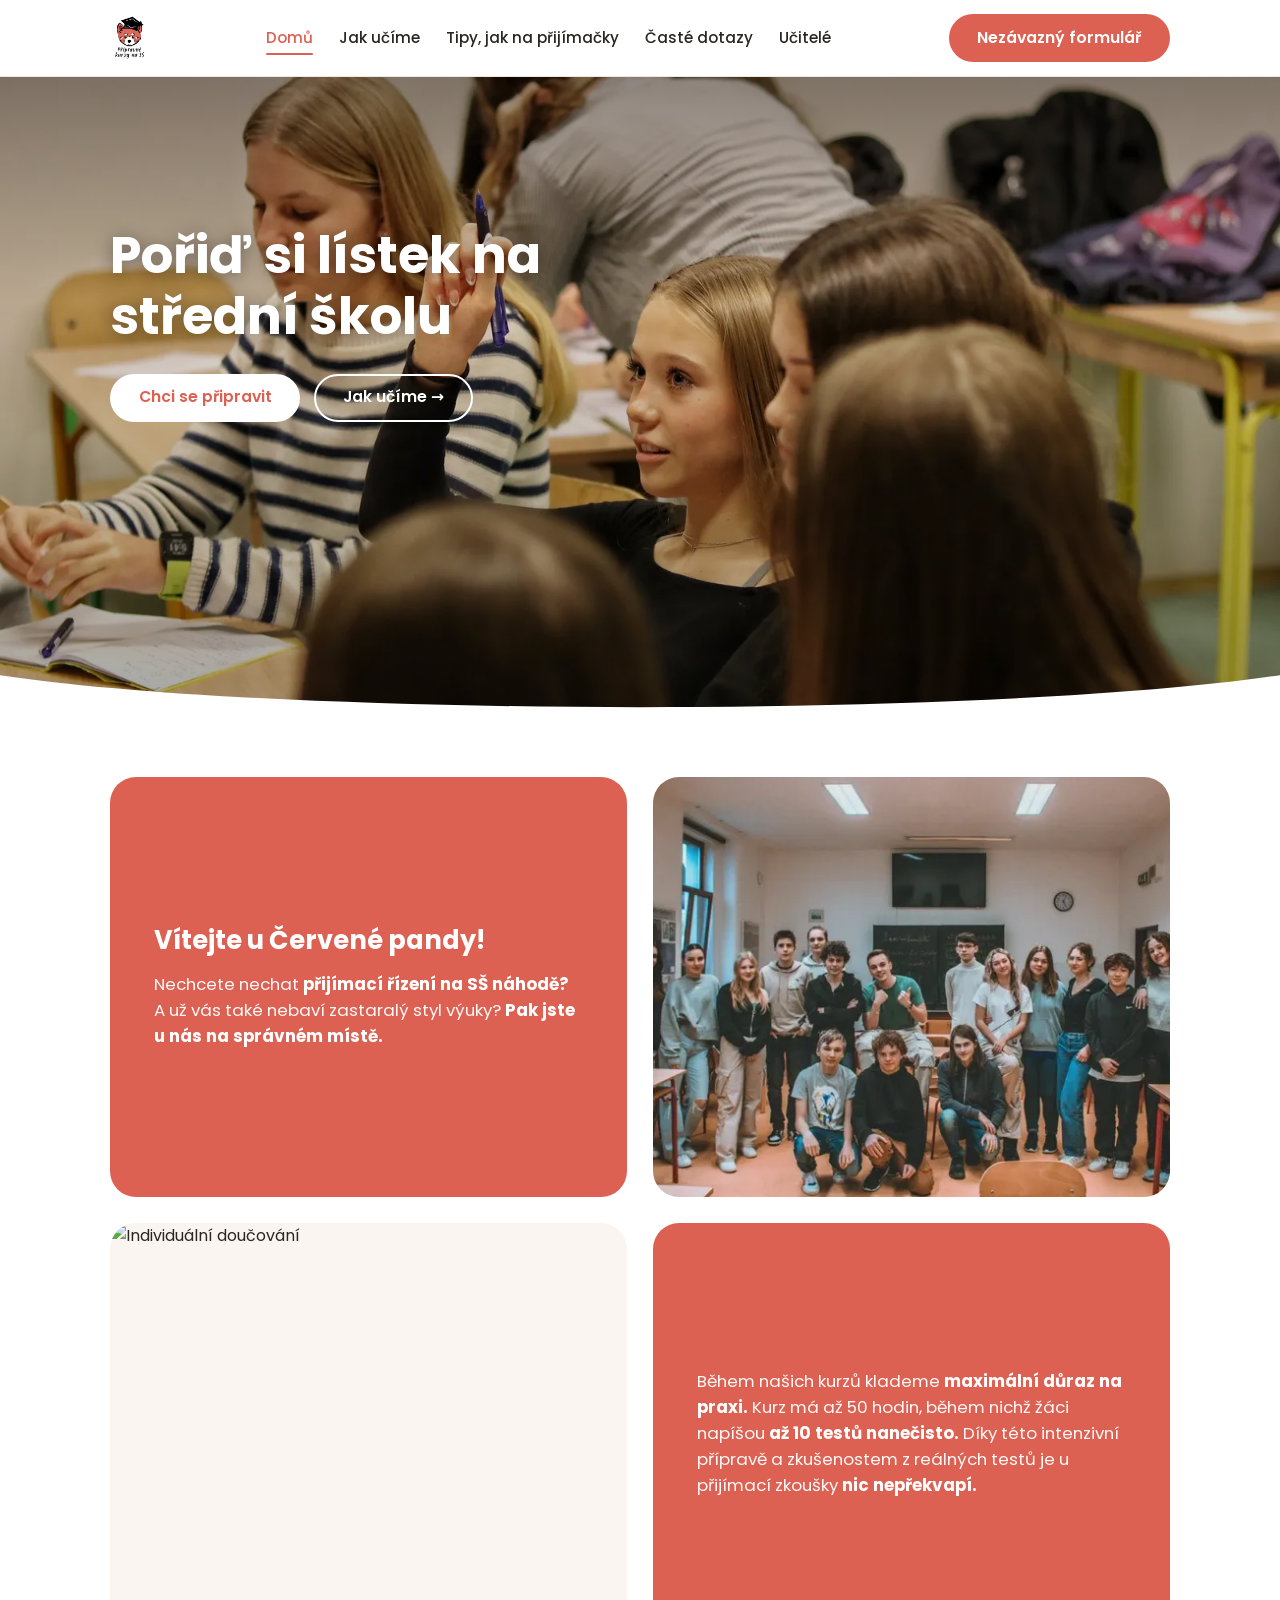
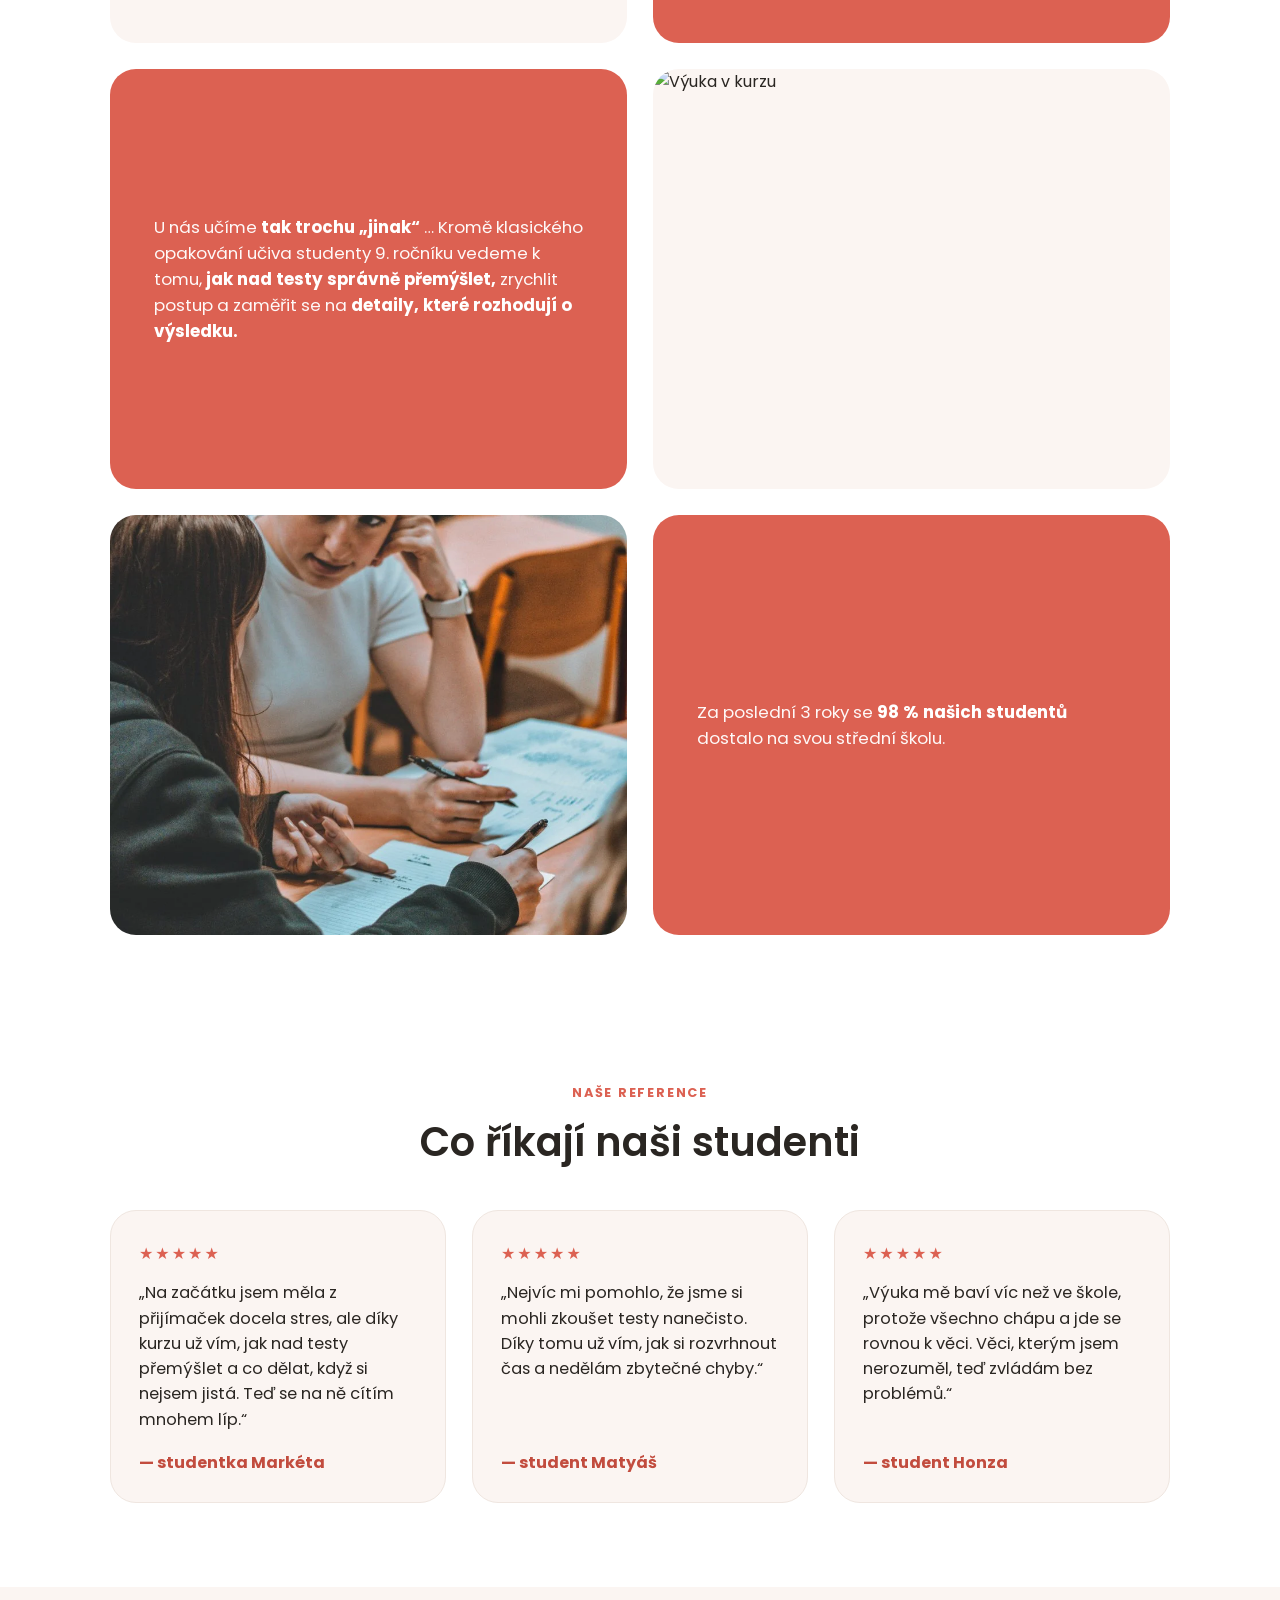
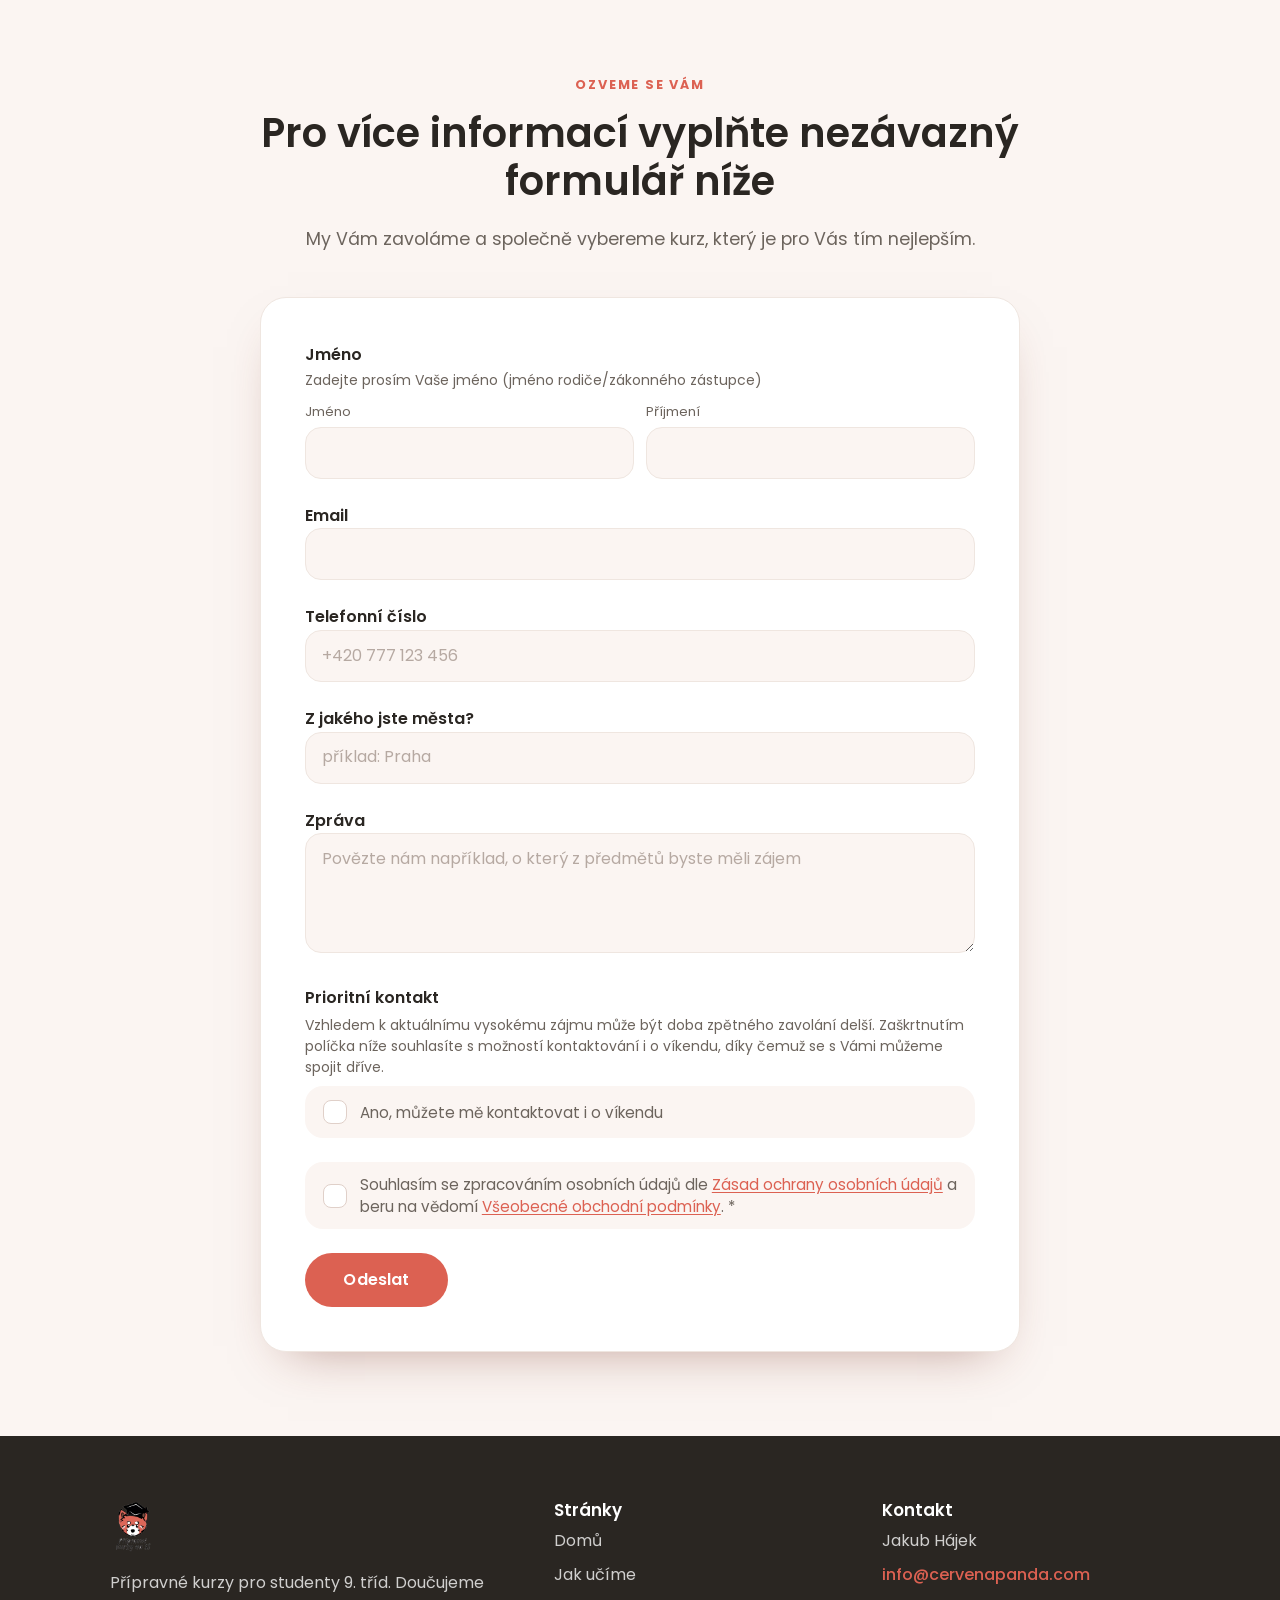
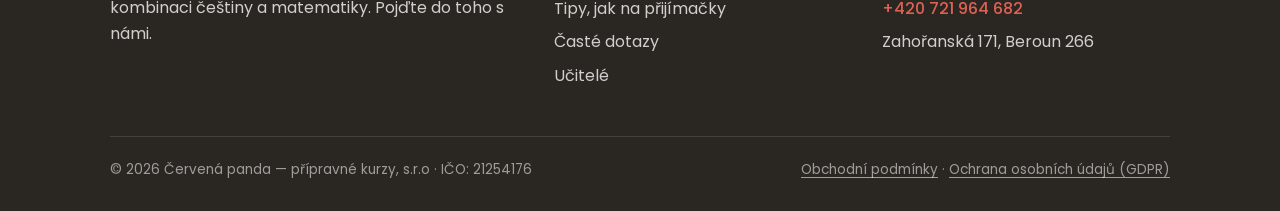
==== commit 8990c45c: "Add legal docs (VOP, GDPR) with footer links and voluntary GDPR consent in form - Add assets/docs PD" ====
--- a/index.html
+++ b/index.html
@@ -30,7 +30,7 @@
   <link rel="stylesheet" href="assets/css/fonts.css">
   <link rel="stylesheet" href="assets/css/styles.css">
   <script type="application/ld+json">{"@context":"https://schema.org","@type":"Organization","name":"Červená panda — přípravné kurzy, s.r.o","url":"https://cervenapanda.com/","logo":"https://cervenapanda.com/assets/img/logo.webp","email":"info@cervenapanda.com","telephone":"+420721964682","address":{"@type":"PostalAddress","streetAddress":"Zahořanská 171","addressLocality":"Beroun","postalCode":"26601","addressCountry":"CZ"},"sameAs":[]}</script>
-  <script type="application/ld+json">{"@context":"https://schema.org","@type":"Course","name":"Přípravný kurz na přijímací zkoušky (český jazyk a matematika)","description":"16 týdnů systematické přípravy, 10 testů nanečisto CERMAT, individuální konzultace 1 na 1.","provider":{"@type":"Organization","name":"Červená panda","url":"https://cervenapanda.com/"},"hasCourseInstance":{"@type":"CourseInstance","courseMode":"onsite","location":[{"@type":"Place","name":"Gymnázium Joachima Barranda, Beroun"},{"@type":"Place","name":"Gymnázium Jana Keplera, Praha 6"},{"@type":"Place","name":"Gymnázium Luďka Pika, Plzeň"},{"@type":"Place","name":"SPgŠ a SOŠ, Kladno"},{"@type":"Place","name":"Obchodní akademie, Příbram"}]}}</script>
+  <script type="application/ld+json">{"@context":"https://schema.org","@type":"Course","name":"Přípravný kurz na přijímací zkoušky (český jazyk a matematika)","description":"16 týdnů systematické přípravy, 10 testů nanečisto CERMAT, individuální konzultace 1 na 1.","provider":{"@type":"Organization","name":"Červená panda","url":"https://cervenapanda.com/"},"hasCourseInstance":{"@type":"CourseInstance","courseMode":"onsite","location":[{"@type":"Place","name":"Gymnázium Joachima Barranda, Beroun"},{"@type":"Place","name":"Gymnázium Jana Keplera, Praha 6"},{"@type":"Place","name":"Gymnázium Luďka Pika, Plzeň"},{"@type":"Place","name":"ZŠ a MŠ Kladno, Zd. Petříka - Stará Amálka"},{"@type":"Place","name":"Obchodní akademie, Příbram"}]}}</script>
 </head>
 <body>
   <a href="#main" class="skip-link">Přeskočit na obsah</a>
@@ -217,6 +217,14 @@
                 Ano, můžete mě kontaktovat i o víkendu
               </label>
 
+              <div class="cf-group cf-consent-group">
+                <label class="cf-radio cf-consent-check" for="gdprConsent">
+                  <input type="checkbox" id="gdprConsent" name="gdprConsent" value="ano" required>
+                  <span>Souhlasím se zpracováním osobních údajů dle <a href="assets/docs/zasady-ochrany-osobnich-udaju.pdf" target="_blank" rel="noopener">Zásad ochrany osobních údajů</a> a beru na vědomí <a href="assets/docs/vseobecne-obchodni-podminky.pdf" target="_blank" rel="noopener">Všeobecné obchodní podmínky</a>. *</span>
+                </label>
+                <p class="cf-field-error" id="cfGdprError" hidden>Pro odeslání formuláře je potřeba zaškrtnout souhlas se zpracováním osobních údajů.</p>
+              </div>
+
               <button type="submit" id="submitBtn">Odeslat</button>
             </form>
 
@@ -260,7 +268,7 @@
       </div>
       <div class="footer-bottom">
         <span>© <span id="year">2026</span> Červená panda — přípravné kurzy, s.r.o · IČO: 21254176</span>
-        <span>Ochrana osobních údajů (GDPR)</span>
+        <span class="footer-legal"><a href="assets/docs/vseobecne-obchodni-podminky.pdf" target="_blank" rel="noopener">Obchodní podmínky</a><span aria-hidden="true"> · </span><a href="assets/docs/zasady-ochrany-osobnich-udaju.pdf" target="_blank" rel="noopener">Ochrana osobních údajů (GDPR)</a></span>
       </div>
     </div>
   </footer>
--- a/assets/css/styles.css
+++ b/assets/css/styles.css
@@ -1 +1 @@
-:root{--coral:#dc6152;--coral-bright:#ec6450;--coral-dark:#c24c3e;--ink:#2a2622;--muted:#6c645d;--bg:#ffffff;--bg-soft:#fbf5f2;--line:#efe6e0;--radius:26px;--radius-sm:16px;--shadow:0 22px 50px -28px rgba(120, 50, 35, .5);--shadow-sm:0 12px 30px -20px rgba(120, 50, 35, .55);--maxw:1140px;--font:"Poppins",system-ui,-apple-system,"Segoe UI",Roboto,sans-serif}*{box-sizing:border-box}html{scroll-behavior:smooth;scroll-padding-top:92px;-webkit-text-size-adjust:100%}body{margin:0;font-family:var(--font);color:var(--ink);background:var(--bg);line-height:1.6;font-weight:400;-webkit-font-smoothing:antialiased}img{max-width:100%;display:block}a{color:inherit;text-decoration:none;-webkit-tap-highlight-color:rgba(220,97,82,.18)}button{-webkit-tap-highlight-color:rgba(220,97,82,.18)}.skip-link{position:absolute;left:-9999px;top:0;background:var(--coral);color:#fff;padding:10px 16px;border-radius:0 0 12px 0;font-weight:600;z-index:100}.skip-link:focus{left:0;outline:3px solid #fff;outline-offset:2px}:focus-visible{outline:3px solid var(--coral);outline-offset:3px;border-radius:4px}.hero :focus-visible,.page-hero :focus-visible,.site-footer :focus-visible{outline-color:#fff}h1,h2,h3,h4{font-weight:600;line-height:1.2;margin:0 0 .5em}p{margin:0 0 1em}.container{width:100%;max-width:var(--maxw);margin-inline:auto;padding-inline:clamp(18px,5vw,40px)}.coral{color:var(--coral)}.hl{font-weight:700}.btn{display:inline-flex;align-items:center;justify-content:center;gap:.5em;padding:.8em 1.7em;min-height:48px;border-radius:999px;font-weight:600;font-size:.98rem;line-height:1.2;cursor:pointer;border:2px solid transparent;transition:transform .18s ease,background .18s ease,color .18s ease}.btn-primary{background:var(--coral);color:#fff}.btn-primary:hover{background:var(--coral-dark);transform:translateY(-2px)}.btn-light{background:#fff;color:var(--coral)}.btn-light:hover{transform:translateY(-2px)}.btn-ghost{background:0 0;border-color:var(--ink);color:var(--ink)}.btn-ghost:hover{background:var(--ink);color:#fff;transform:translateY(-2px)}.btn-on-coral{background:#fff;color:var(--coral)}.btn-on-coral:hover{transform:translateY(-2px);background:#fff2ef}.site-header{position:sticky;top:0;z-index:50;background:rgba(255,255,255,.92);backdrop-filter:saturate(160%) blur(10px);border-bottom:1px solid var(--line)}.nav{display:flex;align-items:center;justify-content:space-between;gap:24px;min-height:76px}.brand{display:flex;align-items:center;gap:12px}.brand img{height:46px;width:auto}.brand .brand-name{font-weight:700;font-size:1.05rem;letter-spacing:-.01em;line-height:1.05}.nav-links{display:flex;align-items:center;gap:26px;list-style:none;margin:0;padding:0}.nav-links a{font-size:.95rem;font-weight:500;color:var(--ink);position:relative;padding:4px 0}.nav-links a:hover{color:var(--coral)}.nav-links a.active{color:var(--coral)}.nav-links a.active::after{content:"";position:absolute;left:0;right:0;bottom:-3px;height:2px;background:var(--coral);border-radius:2px}.nav-cta{display:flex;align-items:center;gap:14px}.nav-menu-cta{display:none}.nav-toggle{display:none;flex-direction:column;gap:5px;background:0 0;border:0;cursor:pointer;padding:8px}.nav-toggle span{width:24px;height:2px;background:var(--ink);border-radius:2px;transition:transform .25s,opacity .25s}.nav-toggle.open span:first-child{transform:translateY(7px) rotate(45deg)}.nav-toggle.open span:nth-child(2){opacity:0}.nav-toggle.open span:nth-child(3){transform:translateY(-7px) rotate(-45deg)}.hero{position:relative;min-height:clamp(440px,72vh,640px);display:flex;align-items:flex-start;color:#fff;overflow:hidden;background:#2a2622}.hero::before{content:"";position:absolute;inset:0;background:linear-gradient(180deg,rgba(0,0,0,.45) 0,rgba(0,0,0,.15) 35%,rgba(0,0,0,.35) 100%);z-index:1}.hero img.hero-bg{position:absolute;inset:0;width:100%;height:100%;object-fit:cover;z-index:0}.hero .container{position:relative;z-index:2;padding-top:clamp(36px,6vw,64px);width:100%}.hero h1{font-size:clamp(1.9rem, 4.6vw, 3.2rem);font-weight:700;text-shadow:0 2px 18px rgba(0,0,0,.4);max-width:17ch}.hero .hero-actions{margin-top:26px;display:flex;flex-wrap:wrap;gap:14px}.hero-curve{position:absolute;left:0;right:0;bottom:-1px;z-index:2;width:100%;display:block}.hero-curve svg{display:block;width:100%;height:clamp(40px,6vw,90px)}section{padding:clamp(50px,7vw,84px) 0}.section-tight{padding:clamp(34px,5vw,60px) 0}.eyebrow{display:inline-block;font-size:.8rem;font-weight:700;letter-spacing:.14em;text-transform:uppercase;color:var(--coral);margin-bottom:14px}.section-head{max-width:760px;margin-bottom:44px}.section-head.center{margin-inline:auto;text-align:center}.section-head h2{font-size:clamp(1.7rem, 3.6vw, 2.5rem)}.lead{font-size:1.1rem;color:var(--muted)}.video-wrap{position:relative;margin-top:28px;max-width:960px;border-radius:var(--radius);overflow:hidden;background:#000;box-shadow:var(--shadow-sm)}.video-wrap video{display:block;width:100%;height:auto;aspect-ratio:16/9;background:#000}.video-wrap::after{content:"";position:absolute;inset:0;z-index:1;pointer-events:none;background:radial-gradient(ellipse at center,rgba(0,0,0,0) 45%,rgba(0,0,0,.38));transition:opacity .35s}.video-wrap.played::after{opacity:0}.video-play{position:absolute;top:50%;left:50%;transform:translate(-50%,-50%);z-index:2;width:clamp(64px,10vw,92px);height:clamp(64px,10vw,92px);border:none;border-radius:50%;background:var(--coral);color:#fff;display:grid;place-items:center;cursor:pointer;box-shadow:0 12px 32px rgba(0,0,0,.35);transition:background .2s,transform .2s;animation:videoPlayGlow 2.8s ease-in-out infinite}.video-play svg{margin-left:3px}.video-play::after,.video-play::before{content:"";position:absolute;inset:0;border-radius:50%;border:2.5px solid rgba(255,255,255,.65);transform:scale(1);opacity:0;animation:videoPlayRipple 2.8s ease-out infinite;pointer-events:none}.video-play::after{animation-delay:1.4s}.video-play:hover{background:var(--coral-dark);transform:translate(-50%,-50%) scale(1.08)}.video-play:hover::after,.video-play:hover::before{animation-play-state:paused}.video-play:focus-visible{outline:3px solid #fff;outline-offset:4px}.video-play[hidden]{display:none}@keyframes videoPlayGlow{0%,100%{box-shadow:0 12px 32px rgba(0,0,0,.35)}50%{box-shadow:0 12px 48px rgba(236,100,80,.55),0 0 0 rgba(220,97,82,0)}}@keyframes videoPlayRipple{0%{transform:scale(1);opacity:.85}100%,70%{transform:scale(1.9);opacity:0}}.blocks{display:grid;grid-template-columns:1fr 1fr;gap:clamp(16px,2.4vw,26px)}.block{border-radius:var(--radius);overflow:hidden;min-height:220px}.block.text{background:var(--coral);color:#fff;display:flex;flex-direction:column;justify-content:center;padding:clamp(28px,3.4vw,46px)}.block.text h2,.block.text h3{font-size:clamp(1.2rem, 2.2vw, 1.6rem);font-weight:700;margin-bottom:.6em}.block.text p{font-size:1.05rem;line-height:1.55;margin:0;color:rgba(255,255,255,.96)}.block.text p strong{font-weight:700;color:#fff}.block.photo{padding:0;background:var(--bg-soft);aspect-ratio:16/13}.block.photo img{width:100%;height:100%;object-fit:cover}.photo-strip{display:grid;grid-template-columns:repeat(3,1fr);gap:clamp(14px,2vw,22px)}.photo-strip img{width:100%;height:100%;aspect-ratio:3/3.3;object-fit:cover;border-radius:var(--radius-sm);box-shadow:var(--shadow-sm)}.quotes{display:grid;grid-template-columns:repeat(3,1fr);gap:clamp(16px,2.4vw,26px)}.quote{margin:0;background:var(--bg-soft);border:1px solid var(--line);border-radius:var(--radius);padding:30px 28px 26px;display:flex;flex-direction:column}.quote .stars{color:var(--coral);letter-spacing:2px;margin-bottom:14px}.quote blockquote{margin:0 0 18px;font-size:1.02rem;line-height:1.55}.quote cite{font-style:normal;font-weight:700;color:var(--coral-dark);margin-top:auto}.quotes-dots{display:none}.quotes-dot{width:28px;height:28px;padding:0;border:0;background:0 0;display:grid;place-items:center;cursor:pointer}.quotes-dot::before{content:"";width:8px;height:8px;border-radius:999px;background:#e3d3cb;transition:width .25s ease,background .25s ease}.quotes-dot[aria-current=true]::before{width:24px;background:var(--coral)}.page-hero{background:var(--coral);color:#fff;padding:clamp(54px,8vw,92px) 0 clamp(46px,6vw,76px);position:relative}.page-hero h1{font-size:clamp(1.9rem, 5vw, 3rem);font-weight:700}.page-hero p{color:rgba(255,255,255,.92);font-size:1.12rem;max-width:640px;margin:0}.page-hero .eyebrow{color:rgba(255,255,255,.85)}.grid{display:grid;gap:clamp(16px,2.4vw,24px)}.cols-2{grid-template-columns:repeat(2,1fr)}.cols-3{grid-template-columns:repeat(3,1fr)}.card{background:var(--bg-soft);border:1px solid var(--line);border-radius:var(--radius);padding:30px}.card .num{display:inline-grid;place-items:center;width:46px;height:46px;border-radius:14px;background:var(--coral);color:#fff;font-weight:700;font-size:1.2rem;margin-bottom:16px}.card h3{font-size:1.2rem}.card p{color:var(--muted);margin:0}.places{display:flex;flex-wrap:wrap;gap:12px;margin-top:8px}.place{background:var(--bg-soft);border:1px solid var(--line);border-radius:999px;padding:10px 20px;font-weight:500}.team-section-title{font-size:1.5rem;margin:48px 0 24px;display:flex;align-items:center;gap:14px}.team-section-title .dot{width:12px;height:12px;border-radius:50%;background:var(--coral);flex:none}.team-section-title::after{content:"";flex:1;height:1px;background:var(--line)}.team-grid{display:grid;grid-template-columns:repeat(3,1fr);gap:clamp(16px,2.4vw,24px)}.member{background:var(--bg-soft);border:1px solid var(--line);border-radius:var(--radius);overflow:hidden;display:flex;flex-direction:column}.member .photo{aspect-ratio:1/1;overflow:hidden;background:#f1e7e1}.member .photo img{width:100%;height:100%;object-fit:cover}.member .avatar-fallback{width:100%;height:100%;display:grid;place-items:center;font-size:2.6rem;font-weight:700;color:#fff;background:var(--coral)}.member .body{padding:22px 22px 26px}.member h3,.member h4{font-size:1.15rem;margin-bottom:.2em}.member .role{color:var(--coral);font-weight:600;font-size:.82rem;text-transform:uppercase;letter-spacing:.05em;margin-bottom:12px}.member p{color:var(--muted);font-size:.92rem;margin:0;min-height:calc(4 * 1.6em)}.member .body.has-toggle p{display:-webkit-box;-webkit-box-orient:vertical;-webkit-line-clamp:4;overflow:hidden}.member .body.has-toggle.open p{display:block;min-height:0;-webkit-line-clamp:unset}.bio-toggle{margin-top:12px;padding:0;border:0;background:0 0;font:inherit;font-size:.8rem;font-weight:600;color:var(--coral);cursor:pointer}.bio-toggle::after{content:" ▾"}.member .body.open .bio-toggle::after{content:" ▴"}.tips{max-width:880px;margin-inline:auto;display:grid;gap:clamp(16px,2vw,22px)}.tip{display:grid;grid-template-columns:auto 1fr;gap:22px;background:var(--bg-soft);border:1px solid var(--line);border-radius:var(--radius);padding:28px;align-items:start}.tip .tnum{width:54px;height:54px;border-radius:16px;background:var(--coral);color:#fff;font-weight:700;font-size:1.4rem;display:grid;place-items:center}.tip h2,.tip h3{font-size:1.2rem;margin-bottom:.35em}.tip p{color:var(--muted);margin:0}.faq{max-width:840px;margin-inline:auto}.faq-item{border:1px solid var(--line);background:var(--bg-soft);border-radius:var(--radius-sm);margin-bottom:14px;overflow:hidden}.faq-heading{margin:0;font:inherit}.faq-q{width:100%;text-align:left;background:0 0;border:0;cursor:pointer;font:inherit;font-weight:600;font-size:1.04rem;color:var(--ink);padding:20px 24px;display:flex;align-items:center;justify-content:space-between;gap:16px}.faq-q .chev{flex:none;width:28px;height:28px;border-radius:50%;background:var(--coral);color:#fff;display:grid;place-items:center;transition:transform .25s;font-size:1.1rem}.faq-item.open .chev{transform:rotate(45deg)}.faq-a{max-height:0;overflow:hidden;transition:max-height .3s ease}.faq-a-inner{padding:0 24px 22px;color:var(--muted)}.contact{background:var(--bg-soft)}.form-card{background:#fff;border:1px solid var(--line);border-radius:var(--radius);padding:clamp(28px,4vw,44px);box-shadow:var(--shadow);max-width:760px;margin-inline:auto}.form-row{display:grid;grid-template-columns:1fr 1fr;gap:18px}.field{margin-bottom:18px}.field label{display:block;font-weight:500;font-size:.9rem;margin-bottom:7px}.field input,.field textarea{width:100%;padding:13px 16px;border:1px solid var(--line);border-radius:var(--radius-sm);font:inherit;background:var(--bg-soft);color:var(--ink);transition:border-color .15s,box-shadow .15s}.field input:focus,.field textarea:focus{outline:0;border-color:var(--coral);box-shadow:0 0 0 3px rgba(220,97,82,.18);background:#fff}.field textarea{resize:vertical;min-height:120px}.form-note{font-size:.82rem;color:var(--muted);margin-top:6px}.form-status{margin-top:16px;padding:12px 16px;border-radius:var(--radius-sm);background:rgba(220,97,82,.12);color:var(--coral-dark);font-weight:500;display:none}.form-status.show{display:block}.cp-form *{box-sizing:border-box;margin:0;padding:0}.cp-form{font-family:inherit;color:var(--ink);max-width:720px;width:100%;margin-inline:auto}.cp-form .cf-group{margin-bottom:1.5rem}.cp-form .cf-group-label{font-size:1rem;font-weight:600;color:var(--ink);margin-bottom:.2rem}.cp-form .cf-group-desc{font-size:.875rem;color:var(--muted);margin-bottom:.65rem;line-height:1.4}.cp-form .cf-row{display:grid;grid-template-columns:1fr 1fr;gap:.75rem}.cp-form .cf-field{display:flex;flex-direction:column;gap:.3rem}.cp-form .cf-label{font-size:.825rem;color:var(--muted)}.cp-form input[type=email],.cp-form input[type=tel],.cp-form input[type=text],.cp-form textarea{background:var(--bg-soft);border:1px solid var(--line);border-radius:var(--radius-sm);padding:.85rem 1rem;font-size:1rem;line-height:1.4;font-family:inherit;color:var(--ink);width:100%;min-height:52px;transition:background .15s,border-color .15s,box-shadow .15s;outline:0;-webkit-appearance:none;appearance:none}.cp-form input::placeholder,.cp-form textarea::placeholder{color:#b6a9a2}.cp-form input:focus,.cp-form textarea:focus{background:#fff;border-color:var(--coral);box-shadow:0 0 0 3px rgba(220,97,82,.18)}.cp-form textarea{resize:vertical;min-height:120px}.cp-form .cf-priority-label{font-size:1rem;font-weight:600;color:var(--ink);margin-bottom:.3rem}.cp-form .cf-priority-desc{font-size:.875rem;color:var(--muted);line-height:1.5;margin-bottom:.5rem}.cp-form .cf-radio{display:flex;align-items:center;gap:.8rem;cursor:pointer;font-size:.95rem;color:var(--muted);line-height:1.4;margin-bottom:1.5rem;min-height:52px;padding:12px 18px;border:0;border-radius:18px;background:var(--bg-soft);transition:background .2s,color .2s}.cp-form .cf-radio:has(input:checked){background:#fdefeb;color:var(--ink)}.cp-form .cf-radio input{appearance:none;-webkit-appearance:none;width:24px;height:24px;flex-shrink:0;cursor:pointer;margin:0;border-radius:8px;border:1.5px solid #e0d0c9;background:#fff;display:grid;place-items:center;transition:background .2s,border-color .2s}.cp-form .cf-radio input::after{content:"";width:11px;height:6px;border-left:2px solid #fff;border-bottom:2px solid #fff;border-radius:1px;transform:rotate(-45deg) translate(1px,-2px);opacity:0;transition:opacity .15s}.cp-form .cf-radio input:checked{background:var(--coral);border-color:var(--coral)}.cp-form .cf-radio input:checked::after{opacity:1}.cp-form button[type=submit]{background:var(--coral);color:#fff;border:none;border-radius:999px;padding:.9rem 2.4rem;min-height:54px;font-size:1rem;font-weight:600;font-family:inherit;cursor:pointer;transition:background .18s,transform .18s;letter-spacing:.01em}.cp-form button[type=submit]:hover{background:var(--coral-dark);transform:translateY(-2px)}.cp-form button[type=submit]:disabled{background:#d8ccc6;cursor:not-allowed;transform:none}.cp-form .cf-error{display:none;color:#b91c1c;background:#fef2f2;border:1px solid #fca5a5;border-radius:var(--radius-sm);padding:.8rem 1rem;font-size:.9rem;margin-bottom:1rem}.cp-form .cf-success{display:none;padding:1.5rem 0;font-size:1rem;color:var(--muted);line-height:1.6}.cp-form .cf-success strong{display:block;font-size:1.2rem;margin-bottom:.35rem;color:var(--ink)}@media (max-width:520px){.cp-form .cf-row{grid-template-columns:1fr}}.site-footer{background:var(--ink);color:rgba(255,255,255,.78);padding:64px 0 30px}.footer-grid{display:grid;grid-template-columns:1.4fr 1fr 1fr;gap:40px}.footer-grid h4{color:#fff;font-size:1.05rem}.site-footer .brand{margin-bottom:16px}.site-footer .brand img{height:54px}.footer-list{list-style:none;padding:0;margin:0;display:grid;gap:8px}.footer-list a:hover{color:#fff}.footer-contact a{color:var(--coral);font-weight:500}.footer-bottom{margin-top:48px;padding-top:22px;border-top:1px solid rgba(255,255,255,.12);display:flex;flex-wrap:wrap;justify-content:space-between;gap:12px;font-size:.85rem;color:rgba(255,255,255,.55)}.mobile-cta{display:none;position:fixed;left:0;right:0;bottom:0;z-index:60;padding:12px clamp(18px,5vw,40px);padding-bottom:calc(12px + env(safe-area-inset-bottom,0px));background:var(--ink);box-shadow:0 -14px 36px -18px rgba(42,38,34,.55);transform:translateY(115%);transition:transform .3s ease}.mobile-cta.show{transform:none}.mobile-cta .btn{width:100%;font-size:1rem;box-shadow:0 6px 18px -10px rgba(0,0,0,.6)}.reveal{opacity:0;transform:translateY(20px);transition:opacity .6s ease,transform .6s ease}.reveal.in{opacity:1;transform:none}@media (prefers-reduced-motion:reduce){html{scroll-behavior:auto}.reveal{opacity:1;transform:none;transition:none}.mobile-cta{transition:none}.btn:hover,.cp-form button[type=submit]:hover{transform:none}*,::after,::before{animation-duration:NaNs!important;transition-duration:NaNs!important}.video-play,.video-play::after,.video-play::before{animation:none!important}}@media (max-width:900px){.blocks{grid-template-columns:1fr}.block.photo img{min-height:240px}.cols-3,.photo-strip,.quotes,.team-grid{grid-template-columns:1fr 1fr}.footer-grid{grid-template-columns:1fr;gap:28px}}@media (max-width:720px){.nav-links{position:fixed;inset:76px 0 auto 0;background:#fff;flex-direction:column;align-items:flex-start;gap:4px;padding:18px clamp(18px,5vw,40px) 26px;border-bottom:1px solid var(--line);box-shadow:var(--shadow);transform:translateY(-130%);transition:transform .3s ease}.nav-links.open{transform:translateY(0)}.nav-links a{width:100%;padding:12px 0;font-size:1.05rem;min-height:48px;display:flex;align-items:center}.nav-toggle{display:flex}.nav-cta>.btn{display:none}.brand .brand-name{display:none}.form-row{grid-template-columns:1fr}.cols-2,.cols-3,.photo-strip,.quotes,.team-grid{grid-template-columns:1fr}.tip{grid-template-columns:1fr;gap:14px}.mobile-cta{display:block}.site-footer{padding-bottom:104px}.nav{min-height:68px}.nav-toggle{width:48px;height:48px;align-items:center;justify-content:center;padding:0}.nav-links{inset:68px 0 auto 0;max-height:calc(100dvh - 68px);overflow-y:auto}.nav-menu-cta{display:block;width:100%;margin-top:14px}.nav-menu-cta .btn{width:100%}.hero{min-height:clamp(580px,78vh,660px)}@supports (height:1svh){.hero{min-height:clamp(580px,78svh,660px)}}.hero .container{padding-top:30px;padding-bottom:calc(24px + clamp(40px,6vw,90px))}.hero h1{margin-bottom:.35em}.hero img.hero-bg{height:132%;bottom:auto}.hero::before{background:linear-gradient(180deg,rgba(0,0,0,.58) 0,rgba(0,0,0,.44) 30%,rgba(0,0,0,.14) 56%,rgba(0,0,0,.18) 100%)}.hero h1{font-size:clamp(1.75rem, 7.4vw, 2.3rem);max-width:20ch}.hero .hero-actions{flex-direction:column;align-items:stretch;gap:12px;margin-top:18px}.hero .hero-actions .btn{width:100%}.blocks>:nth-child(3){order:4}.blocks>:nth-child(4){order:3}.blocks>:nth-child(7){order:8}.blocks>:nth-child(8){order:7}.block.photo{aspect-ratio:3/2}.block.photo img{min-height:0}.block{min-height:0}.block.text{padding:26px 22px}.block.text p{font-size:1rem}.quotes{grid-template-columns:none;grid-auto-flow:column;grid-auto-columns:calc(100vw - 74px);overflow-x:auto;overscroll-behavior-x:contain;scroll-snap-type:x mandatory;scroll-padding-inline-start:clamp(18px,5vw,40px);gap:12px;margin-inline:calc(-1 * clamp(18px,5vw,40px));padding:4px clamp(18px,5vw,40px) 10px;scrollbar-width:none}.quotes::-webkit-scrollbar{display:none}.quote{scroll-snap-align:start;padding:24px 22px 22px}.quote blockquote{font-size:1rem;margin-bottom:14px}.quotes-dots{display:flex;justify-content:center;align-items:center;gap:4px;margin-top:6px}.contact{padding-top:44px}#kontakt{scroll-margin-top:80px}.contact .section-head{margin-bottom:26px}.contact .section-head h2{font-size:1.5rem}.form-card{padding:22px 18px 26px;border-radius:var(--radius-sm)}.cp-form button[type=submit]{width:100%}.cp-form .cf-group{margin-bottom:1.25rem}.places{gap:10px}.place{padding:9px 16px;font-size:.92rem}.team-section-title{margin:34px 0 18px;font-size:1.3rem}.footer-bottom{flex-direction:column;gap:6px}}+:root{--coral:#dc6152;--coral-bright:#ec6450;--coral-dark:#c24c3e;--ink:#2a2622;--muted:#6c645d;--bg:#ffffff;--bg-soft:#fbf5f2;--line:#efe6e0;--radius:26px;--radius-sm:16px;--shadow:0 22px 50px -28px rgba(120, 50, 35, .5);--shadow-sm:0 12px 30px -20px rgba(120, 50, 35, .55);--maxw:1140px;--font:"Poppins",system-ui,-apple-system,"Segoe UI",Roboto,sans-serif}*{box-sizing:border-box}html{scroll-behavior:smooth;scroll-padding-top:92px;-webkit-text-size-adjust:100%}body{margin:0;font-family:var(--font);color:var(--ink);background:var(--bg);line-height:1.6;font-weight:400;-webkit-font-smoothing:antialiased}img{max-width:100%;display:block}a{color:inherit;text-decoration:none;-webkit-tap-highlight-color:rgba(220,97,82,.18)}button{-webkit-tap-highlight-color:rgba(220,97,82,.18)}.skip-link{position:absolute;left:-9999px;top:0;background:var(--coral);color:#fff;padding:10px 16px;border-radius:0 0 12px 0;font-weight:600;z-index:100}.skip-link:focus{left:0;outline:3px solid #fff;outline-offset:2px}:focus-visible{outline:3px solid var(--coral);outline-offset:3px;border-radius:4px}.hero :focus-visible,.page-hero :focus-visible,.site-footer :focus-visible{outline-color:#fff}h1,h2,h3,h4{font-weight:600;line-height:1.2;margin:0 0 .5em}p{margin:0 0 1em}.container{width:100%;max-width:var(--maxw);margin-inline:auto;padding-inline:clamp(18px,5vw,40px)}.coral{color:var(--coral)}.hl{font-weight:700}.btn{display:inline-flex;align-items:center;justify-content:center;gap:.5em;padding:.8em 1.7em;min-height:48px;border-radius:999px;font-weight:600;font-size:.98rem;line-height:1.2;cursor:pointer;border:2px solid transparent;transition:transform .18s ease,background .18s ease,color .18s ease}.btn-primary{background:var(--coral);color:#fff}.btn-primary:hover{background:var(--coral-dark);transform:translateY(-2px)}.btn-light{background:#fff;color:var(--coral)}.btn-light:hover{transform:translateY(-2px)}.btn-ghost{background:0 0;border-color:var(--ink);color:var(--ink)}.btn-ghost:hover{background:var(--ink);color:#fff;transform:translateY(-2px)}.btn-on-coral{background:#fff;color:var(--coral)}.btn-on-coral:hover{transform:translateY(-2px);background:#fff2ef}.site-header{position:sticky;top:0;z-index:50;background:rgba(255,255,255,.92);backdrop-filter:saturate(160%) blur(10px);border-bottom:1px solid var(--line)}.nav{display:flex;align-items:center;justify-content:space-between;gap:24px;min-height:76px}.brand{display:flex;align-items:center;gap:12px}.brand img{height:46px;width:auto}.brand .brand-name{font-weight:700;font-size:1.05rem;letter-spacing:-.01em;line-height:1.05}.nav-links{display:flex;align-items:center;gap:26px;list-style:none;margin:0;padding:0}.nav-links a{font-size:.95rem;font-weight:500;color:var(--ink);position:relative;padding:4px 0}.nav-links a:hover{color:var(--coral)}.nav-links a.active{color:var(--coral)}.nav-links a.active::after{content:"";position:absolute;left:0;right:0;bottom:-3px;height:2px;background:var(--coral);border-radius:2px}.nav-cta{display:flex;align-items:center;gap:14px}.nav-menu-cta{display:none}.nav-toggle{display:none;flex-direction:column;gap:5px;background:0 0;border:0;cursor:pointer;padding:8px}.nav-toggle span{width:24px;height:2px;background:var(--ink);border-radius:2px;transition:transform .25s,opacity .25s}.nav-toggle.open span:first-child{transform:translateY(7px) rotate(45deg)}.nav-toggle.open span:nth-child(2){opacity:0}.nav-toggle.open span:nth-child(3){transform:translateY(-7px) rotate(-45deg)}.hero{position:relative;min-height:clamp(440px,72vh,640px);display:flex;align-items:flex-start;color:#fff;overflow:hidden;background:#2a2622}.hero::before{content:"";position:absolute;inset:0;background:linear-gradient(180deg,rgba(0,0,0,.45) 0,rgba(0,0,0,.15) 35%,rgba(0,0,0,.35) 100%);z-index:1}.hero img.hero-bg{position:absolute;inset:0;width:100%;height:100%;object-fit:cover;z-index:0}.hero .container{position:relative;z-index:2;padding-top:clamp(36px,6vw,64px);width:100%}.hero h1{font-size:clamp(1.9rem, 4.6vw, 3.2rem);font-weight:700;text-shadow:0 2px 18px rgba(0,0,0,.4);max-width:17ch}.hero .hero-actions{margin-top:26px;display:flex;flex-wrap:wrap;gap:14px}.hero-curve{position:absolute;left:0;right:0;bottom:-1px;z-index:2;width:100%;display:block}.hero-curve svg{display:block;width:100%;height:clamp(40px,6vw,90px)}section{padding:clamp(50px,7vw,84px) 0}.section-tight{padding:clamp(34px,5vw,60px) 0}.eyebrow{display:inline-block;font-size:.8rem;font-weight:700;letter-spacing:.14em;text-transform:uppercase;color:var(--coral);margin-bottom:14px}.section-head{max-width:760px;margin-bottom:44px}.section-head.center{margin-inline:auto;text-align:center}.section-head h2{font-size:clamp(1.7rem, 3.6vw, 2.5rem)}.lead{font-size:1.1rem;color:var(--muted)}.video-wrap{position:relative;margin-top:28px;max-width:960px;border-radius:var(--radius);overflow:hidden;background:#000;box-shadow:var(--shadow-sm)}.video-wrap video{display:block;width:100%;height:auto;aspect-ratio:16/9;background:#000}.video-wrap::after{content:"";position:absolute;inset:0;z-index:1;pointer-events:none;background:radial-gradient(ellipse at center,rgba(0,0,0,0) 45%,rgba(0,0,0,.38));transition:opacity .35s}.video-wrap.played::after{opacity:0}.video-play{position:absolute;top:50%;left:50%;transform:translate(-50%,-50%);z-index:2;width:clamp(64px,10vw,92px);height:clamp(64px,10vw,92px);border:none;border-radius:50%;background:var(--coral);color:#fff;display:grid;place-items:center;cursor:pointer;box-shadow:0 12px 32px rgba(0,0,0,.35);transition:background .2s,transform .2s;animation:videoPlayGlow 2.8s ease-in-out infinite}.video-play svg{margin-left:3px}.video-play::after,.video-play::before{content:"";position:absolute;inset:0;border-radius:50%;border:2.5px solid rgba(255,255,255,.65);transform:scale(1);opacity:0;animation:videoPlayRipple 2.8s ease-out infinite;pointer-events:none}.video-play::after{animation-delay:1.4s}.video-play:hover{background:var(--coral-dark);transform:translate(-50%,-50%) scale(1.08)}.video-play:hover::after,.video-play:hover::before{animation-play-state:paused}.video-play:focus-visible{outline:3px solid #fff;outline-offset:4px}.video-play[hidden]{display:none}@keyframes videoPlayGlow{0%,100%{box-shadow:0 12px 32px rgba(0,0,0,.35)}50%{box-shadow:0 12px 48px rgba(236,100,80,.55),0 0 0 rgba(220,97,82,0)}}@keyframes videoPlayRipple{0%{transform:scale(1);opacity:.85}100%,70%{transform:scale(1.9);opacity:0}}.blocks{display:grid;grid-template-columns:1fr 1fr;gap:clamp(16px,2.4vw,26px)}.block{border-radius:var(--radius);overflow:hidden;min-height:220px}.block.text{background:var(--coral);color:#fff;display:flex;flex-direction:column;justify-content:center;padding:clamp(28px,3.4vw,46px)}.block.text h2,.block.text h3{font-size:clamp(1.2rem, 2.2vw, 1.6rem);font-weight:700;margin-bottom:.6em}.block.text p{font-size:1.05rem;line-height:1.55;margin:0;color:rgba(255,255,255,.96)}.block.text p strong{font-weight:700;color:#fff}.block.photo{padding:0;background:var(--bg-soft);aspect-ratio:16/13}.block.photo img{width:100%;height:100%;object-fit:cover}.photo-strip{display:grid;grid-template-columns:repeat(3,1fr);gap:clamp(14px,2vw,22px)}.photo-strip img{width:100%;height:100%;aspect-ratio:3/3.3;object-fit:cover;border-radius:var(--radius-sm);box-shadow:var(--shadow-sm)}.quotes{display:grid;grid-template-columns:repeat(3,1fr);gap:clamp(16px,2.4vw,26px)}.quote{margin:0;background:var(--bg-soft);border:1px solid var(--line);border-radius:var(--radius);padding:30px 28px 26px;display:flex;flex-direction:column}.quote .stars{color:var(--coral);letter-spacing:2px;margin-bottom:14px}.quote blockquote{margin:0 0 18px;font-size:1.02rem;line-height:1.55}.quote cite{font-style:normal;font-weight:700;color:var(--coral-dark);margin-top:auto}.quotes-dots{display:none}.quotes-dot{width:28px;height:28px;padding:0;border:0;background:0 0;display:grid;place-items:center;cursor:pointer}.quotes-dot::before{content:"";width:8px;height:8px;border-radius:999px;background:#e3d3cb;transition:width .25s ease,background .25s ease}.quotes-dot[aria-current=true]::before{width:24px;background:var(--coral)}.page-hero{background:var(--coral);color:#fff;padding:clamp(54px,8vw,92px) 0 clamp(46px,6vw,76px);position:relative}.page-hero h1{font-size:clamp(1.9rem, 5vw, 3rem);font-weight:700}.page-hero p{color:rgba(255,255,255,.92);font-size:1.12rem;max-width:640px;margin:0}.page-hero .eyebrow{color:rgba(255,255,255,.85)}.grid{display:grid;gap:clamp(16px,2.4vw,24px)}.cols-2{grid-template-columns:repeat(2,1fr)}.cols-3{grid-template-columns:repeat(3,1fr)}.card{background:var(--bg-soft);border:1px solid var(--line);border-radius:var(--radius);padding:30px}.card .num{display:inline-grid;place-items:center;width:46px;height:46px;border-radius:14px;background:var(--coral);color:#fff;font-weight:700;font-size:1.2rem;margin-bottom:16px}.card h3{font-size:1.2rem}.card p{color:var(--muted);margin:0}.places{display:flex;flex-wrap:wrap;gap:12px;margin-top:8px}.place{background:var(--bg-soft);border:1px solid var(--line);border-radius:999px;padding:10px 20px;font-weight:500}.team-section-title{font-size:1.5rem;margin:48px 0 24px;display:flex;align-items:center;gap:14px}.team-section-title .dot{width:12px;height:12px;border-radius:50%;background:var(--coral);flex:none}.team-section-title::after{content:"";flex:1;height:1px;background:var(--line)}.team-grid{display:grid;grid-template-columns:repeat(3,1fr);gap:clamp(16px,2.4vw,24px)}.member{background:var(--bg-soft);border:1px solid var(--line);border-radius:var(--radius);overflow:hidden;display:flex;flex-direction:column}.member .photo{aspect-ratio:1/1;overflow:hidden;background:#f1e7e1}.member .photo img{width:100%;height:100%;object-fit:cover}.member .avatar-fallback{width:100%;height:100%;display:grid;place-items:center;font-size:2.6rem;font-weight:700;color:#fff;background:var(--coral)}.member .body{padding:22px 22px 26px}.member h3,.member h4{font-size:1.15rem;margin-bottom:.2em}.member .role{color:var(--coral);font-weight:600;font-size:.82rem;text-transform:uppercase;letter-spacing:.05em;margin-bottom:12px}.member p{color:var(--muted);font-size:.92rem;margin:0;min-height:calc(4 * 1.6em)}.member .body.has-toggle p{display:-webkit-box;-webkit-box-orient:vertical;-webkit-line-clamp:4;overflow:hidden}.member .body.has-toggle.open p{display:block;min-height:0;-webkit-line-clamp:unset}.bio-toggle{margin-top:12px;padding:0;border:0;background:0 0;font:inherit;font-size:.8rem;font-weight:600;color:var(--coral);cursor:pointer}.bio-toggle::after{content:" ▾"}.member .body.open .bio-toggle::after{content:" ▴"}.tips{max-width:880px;margin-inline:auto;display:grid;gap:clamp(16px,2vw,22px)}.tip{display:grid;grid-template-columns:auto 1fr;gap:22px;background:var(--bg-soft);border:1px solid var(--line);border-radius:var(--radius);padding:28px;align-items:start}.tip .tnum{width:54px;height:54px;border-radius:16px;background:var(--coral);color:#fff;font-weight:700;font-size:1.4rem;display:grid;place-items:center}.tip h2,.tip h3{font-size:1.2rem;margin-bottom:.35em}.tip p{color:var(--muted);margin:0}.faq{max-width:840px;margin-inline:auto}.faq-item{border:1px solid var(--line);background:var(--bg-soft);border-radius:var(--radius-sm);margin-bottom:14px;overflow:hidden}.faq-heading{margin:0;font:inherit}.faq-q{width:100%;text-align:left;background:0 0;border:0;cursor:pointer;font:inherit;font-weight:600;font-size:1.04rem;color:var(--ink);padding:20px 24px;display:flex;align-items:center;justify-content:space-between;gap:16px}.faq-q .chev{flex:none;width:28px;height:28px;border-radius:50%;background:var(--coral);color:#fff;display:grid;place-items:center;transition:transform .25s;font-size:1.1rem}.faq-item.open .chev{transform:rotate(45deg)}.faq-a{max-height:0;overflow:hidden;transition:max-height .3s ease}.faq-a-inner{padding:0 24px 22px;color:var(--muted)}.contact{background:var(--bg-soft)}.form-card{background:#fff;border:1px solid var(--line);border-radius:var(--radius);padding:clamp(28px,4vw,44px);box-shadow:var(--shadow);max-width:760px;margin-inline:auto}.form-row{display:grid;grid-template-columns:1fr 1fr;gap:18px}.field{margin-bottom:18px}.field label{display:block;font-weight:500;font-size:.9rem;margin-bottom:7px}.field input,.field textarea{width:100%;padding:13px 16px;border:1px solid var(--line);border-radius:var(--radius-sm);font:inherit;background:var(--bg-soft);color:var(--ink);transition:border-color .15s,box-shadow .15s}.field input:focus,.field textarea:focus{outline:0;border-color:var(--coral);box-shadow:0 0 0 3px rgba(220,97,82,.18);background:#fff}.field textarea{resize:vertical;min-height:120px}.form-note{font-size:.82rem;color:var(--muted);margin-top:6px}.form-status{margin-top:16px;padding:12px 16px;border-radius:var(--radius-sm);background:rgba(220,97,82,.12);color:var(--coral-dark);font-weight:500;display:none}.form-status.show{display:block}.cp-form *{box-sizing:border-box;margin:0;padding:0}.cp-form{font-family:inherit;color:var(--ink);max-width:720px;width:100%;margin-inline:auto}.cp-form .cf-group{margin-bottom:1.5rem}.cp-form .cf-group-label{font-size:1rem;font-weight:600;color:var(--ink);margin-bottom:.2rem}.cp-form .cf-group-desc{font-size:.875rem;color:var(--muted);margin-bottom:.65rem;line-height:1.4}.cp-form .cf-row{display:grid;grid-template-columns:1fr 1fr;gap:.75rem}.cp-form .cf-field{display:flex;flex-direction:column;gap:.3rem}.cp-form .cf-label{font-size:.825rem;color:var(--muted)}.cp-form input[type=email],.cp-form input[type=tel],.cp-form input[type=text],.cp-form textarea{background:var(--bg-soft);border:1px solid var(--line);border-radius:var(--radius-sm);padding:.85rem 1rem;font-size:1rem;line-height:1.4;font-family:inherit;color:var(--ink);width:100%;min-height:52px;transition:background .15s,border-color .15s,box-shadow .15s;outline:0;-webkit-appearance:none;appearance:none}.cp-form input::placeholder,.cp-form textarea::placeholder{color:#b6a9a2}.cp-form input:focus,.cp-form textarea:focus{background:#fff;border-color:var(--coral);box-shadow:0 0 0 3px rgba(220,97,82,.18)}.cp-form textarea{resize:vertical;min-height:120px}.cp-form .cf-priority-label{font-size:1rem;font-weight:600;color:var(--ink);margin-bottom:.3rem}.cp-form .cf-priority-desc{font-size:.875rem;color:var(--muted);line-height:1.5;margin-bottom:.5rem}.cp-form .cf-radio{display:flex;align-items:center;gap:.8rem;cursor:pointer;font-size:.95rem;color:var(--muted);line-height:1.4;margin-bottom:1.5rem;min-height:52px;padding:12px 18px;border:0;border-radius:18px;background:var(--bg-soft);transition:background .2s,color .2s}.cp-form .cf-radio:has(input:checked){background:#fdefeb;color:var(--ink)}.cp-form .cf-radio input{appearance:none;-webkit-appearance:none;width:24px;height:24px;flex-shrink:0;cursor:pointer;margin:0;border-radius:8px;border:1.5px solid #e0d0c9;background:#fff;display:grid;place-items:center;transition:background .2s,border-color .2s}.cp-form .cf-radio input::after{content:"";width:11px;height:6px;border-left:2px solid #fff;border-bottom:2px solid #fff;border-radius:1px;transform:rotate(-45deg) translate(1px,-2px);opacity:0;transition:opacity .15s}.cp-form .cf-radio input:checked{background:var(--coral);border-color:var(--coral)}.cp-form .cf-radio input:checked::after{opacity:1}.cp-form button[type=submit]{background:var(--coral);color:#fff;border:none;border-radius:999px;padding:.9rem 2.4rem;min-height:54px;font-size:1rem;font-weight:600;font-family:inherit;cursor:pointer;transition:background .18s,transform .18s;letter-spacing:.01em}.cp-form button[type=submit]:hover{background:var(--coral-dark);transform:translateY(-2px)}.cp-form button[type=submit]:disabled{background:#d8ccc6;cursor:not-allowed;transform:none}.cp-form .cf-error{display:none;color:#b91c1c;background:#fef2f2;border:1px solid #fca5a5;border-radius:var(--radius-sm);padding:.8rem 1rem;font-size:.9rem;margin-bottom:1rem}.cp-form .cf-success{display:none;padding:1.5rem 0;font-size:1rem;color:var(--muted);line-height:1.6}.cp-form .cf-success strong{display:block;font-size:1.2rem;margin-bottom:.35rem;color:var(--ink)}@media (max-width:520px){.cp-form .cf-row{grid-template-columns:1fr}}.site-footer{background:var(--ink);color:rgba(255,255,255,.78);padding:64px 0 30px}.footer-grid{display:grid;grid-template-columns:1.4fr 1fr 1fr;gap:40px}.footer-grid h4{color:#fff;font-size:1.05rem}.site-footer .brand{margin-bottom:16px}.site-footer .brand img{height:54px}.footer-list{list-style:none;padding:0;margin:0;display:grid;gap:8px}.footer-list a:hover{color:#fff}.footer-contact a{color:var(--coral);font-weight:500}.footer-bottom{margin-top:48px;padding-top:22px;border-top:1px solid rgba(255,255,255,.12);display:flex;flex-wrap:wrap;justify-content:space-between;gap:12px;font-size:.85rem;color:rgba(255,255,255,.55)}.footer-legal a{color:inherit;text-decoration:underline;text-underline-offset:3px}.footer-legal a:hover{color:#fff}.cp-form .cf-field-error{color:#b91c1c;font-size:.85rem;margin:.5rem 0 0}.cf-consent-check a{color:var(--coral);text-decoration:underline;text-underline-offset:2px}.mobile-cta{display:none;position:fixed;left:0;right:0;bottom:0;z-index:60;padding:12px clamp(18px,5vw,40px);padding-bottom:calc(12px + env(safe-area-inset-bottom,0px));background:var(--ink);box-shadow:0 -14px 36px -18px rgba(42,38,34,.55);transform:translateY(115%);transition:transform .3s ease}.mobile-cta.show{transform:none}.mobile-cta .btn{width:100%;font-size:1rem;box-shadow:0 6px 18px -10px rgba(0,0,0,.6)}.reveal{opacity:0;transform:translateY(20px);transition:opacity .6s ease,transform .6s ease}.reveal.in{opacity:1;transform:none}@media (prefers-reduced-motion:reduce){html{scroll-behavior:auto}.reveal{opacity:1;transform:none;transition:none}.mobile-cta{transition:none}.btn:hover,.cp-form button[type=submit]:hover{transform:none}*,::after,::before{animation-duration:NaNs!important;transition-duration:NaNs!important}.video-play,.video-play::after,.video-play::before{animation:none!important}}@media (max-width:900px){.blocks{grid-template-columns:1fr}.block.photo img{min-height:240px}.cols-3,.photo-strip,.quotes,.team-grid{grid-template-columns:1fr 1fr}.footer-grid{grid-template-columns:1fr;gap:28px}}@media (max-width:720px){.nav-links{position:fixed;inset:76px 0 auto 0;background:#fff;flex-direction:column;align-items:flex-start;gap:4px;padding:18px clamp(18px,5vw,40px) 26px;border-bottom:1px solid var(--line);box-shadow:var(--shadow);transform:translateY(-130%);transition:transform .3s ease}.nav-links.open{transform:translateY(0)}.nav-links a{width:100%;padding:12px 0;font-size:1.05rem;min-height:48px;display:flex;align-items:center}.nav-toggle{display:flex}.nav-cta>.btn{display:none}.brand .brand-name{display:none}.form-row{grid-template-columns:1fr}.cols-2,.cols-3,.photo-strip,.quotes,.team-grid{grid-template-columns:1fr}.tip{grid-template-columns:1fr;gap:14px}.mobile-cta{display:block}.site-footer{padding-bottom:104px}.nav{min-height:68px}.nav-toggle{width:48px;height:48px;align-items:center;justify-content:center;padding:0}.nav-links{inset:68px 0 auto 0;max-height:calc(100dvh - 68px);overflow-y:auto}.nav-menu-cta{display:block;width:100%;margin-top:14px}.nav-menu-cta .btn{width:100%}.hero{min-height:clamp(580px,78vh,660px)}@supports (height:1svh){.hero{min-height:clamp(580px,78svh,660px)}}.hero .container{padding-top:30px;padding-bottom:calc(24px + clamp(40px,6vw,90px))}.hero h1{margin-bottom:.35em}.hero img.hero-bg{height:132%;bottom:auto}.hero::before{background:linear-gradient(180deg,rgba(0,0,0,.58) 0,rgba(0,0,0,.44) 30%,rgba(0,0,0,.14) 56%,rgba(0,0,0,.18) 100%)}.hero h1{font-size:clamp(1.75rem, 7.4vw, 2.3rem);max-width:20ch}.hero .hero-actions{flex-direction:column;align-items:stretch;gap:12px;margin-top:18px}.hero .hero-actions .btn{width:100%}.blocks>:nth-child(3){order:4}.blocks>:nth-child(4){order:3}.blocks>:nth-child(7){order:8}.blocks>:nth-child(8){order:7}.block.photo{aspect-ratio:3/2}.block.photo img{min-height:0}.block{min-height:0}.block.text{padding:26px 22px}.block.text p{font-size:1rem}.quotes{grid-template-columns:none;grid-auto-flow:column;grid-auto-columns:calc(100vw - 74px);overflow-x:auto;overscroll-behavior-x:contain;scroll-snap-type:x mandatory;scroll-padding-inline-start:clamp(18px,5vw,40px);gap:12px;margin-inline:calc(-1 * clamp(18px,5vw,40px));padding:4px clamp(18px,5vw,40px) 10px;scrollbar-width:none}.quotes::-webkit-scrollbar{display:none}.quote{scroll-snap-align:start;padding:24px 22px 22px}.quote blockquote{font-size:1rem;margin-bottom:14px}.quotes-dots{display:flex;justify-content:center;align-items:center;gap:4px;margin-top:6px}.contact{padding-top:44px}#kontakt{scroll-margin-top:80px}.contact .section-head{margin-bottom:26px}.contact .section-head h2{font-size:1.5rem}.form-card{padding:22px 18px 26px;border-radius:var(--radius-sm)}.cp-form button[type=submit]{width:100%}.cp-form .cf-group{margin-bottom:1.25rem}.places{gap:10px}.place{padding:9px 16px;font-size:.92rem}.team-section-title{margin:34px 0 18px;font-size:1.3rem}.footer-bottom{flex-direction:column;gap:6px}}
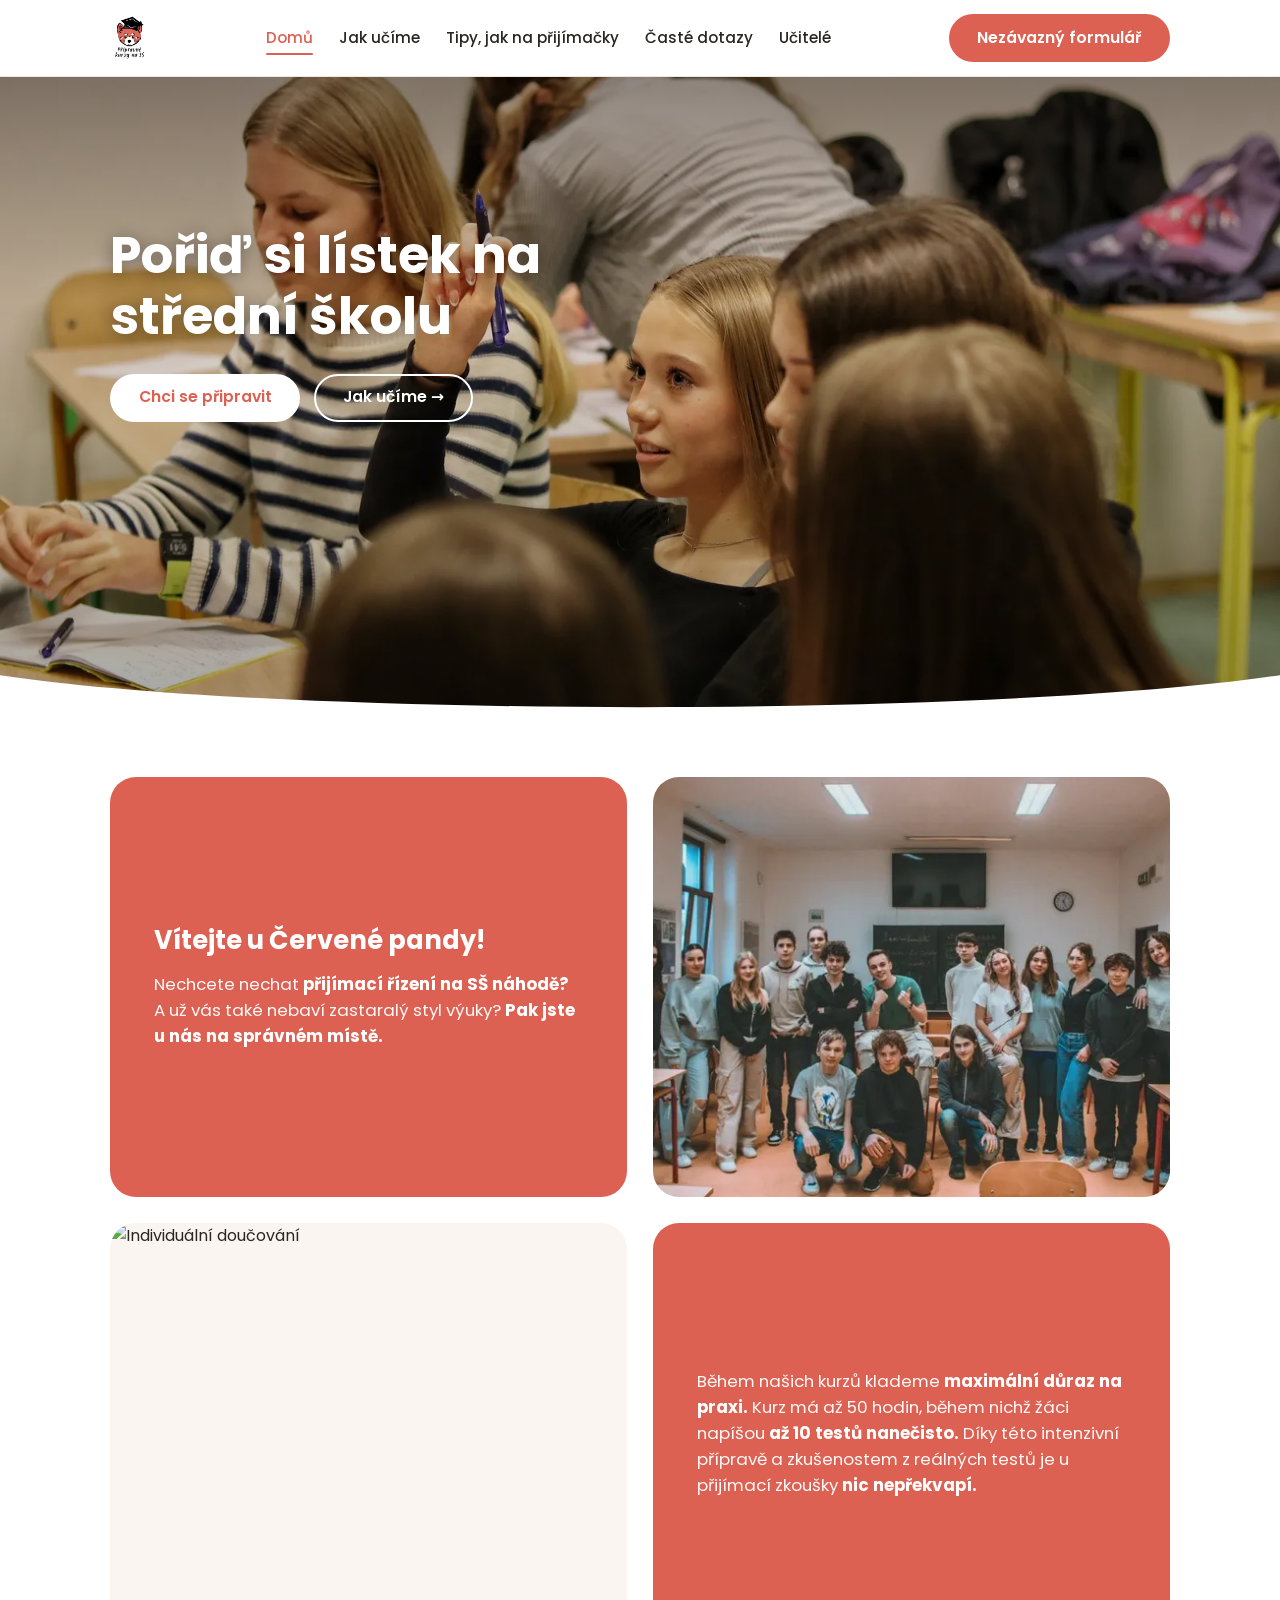
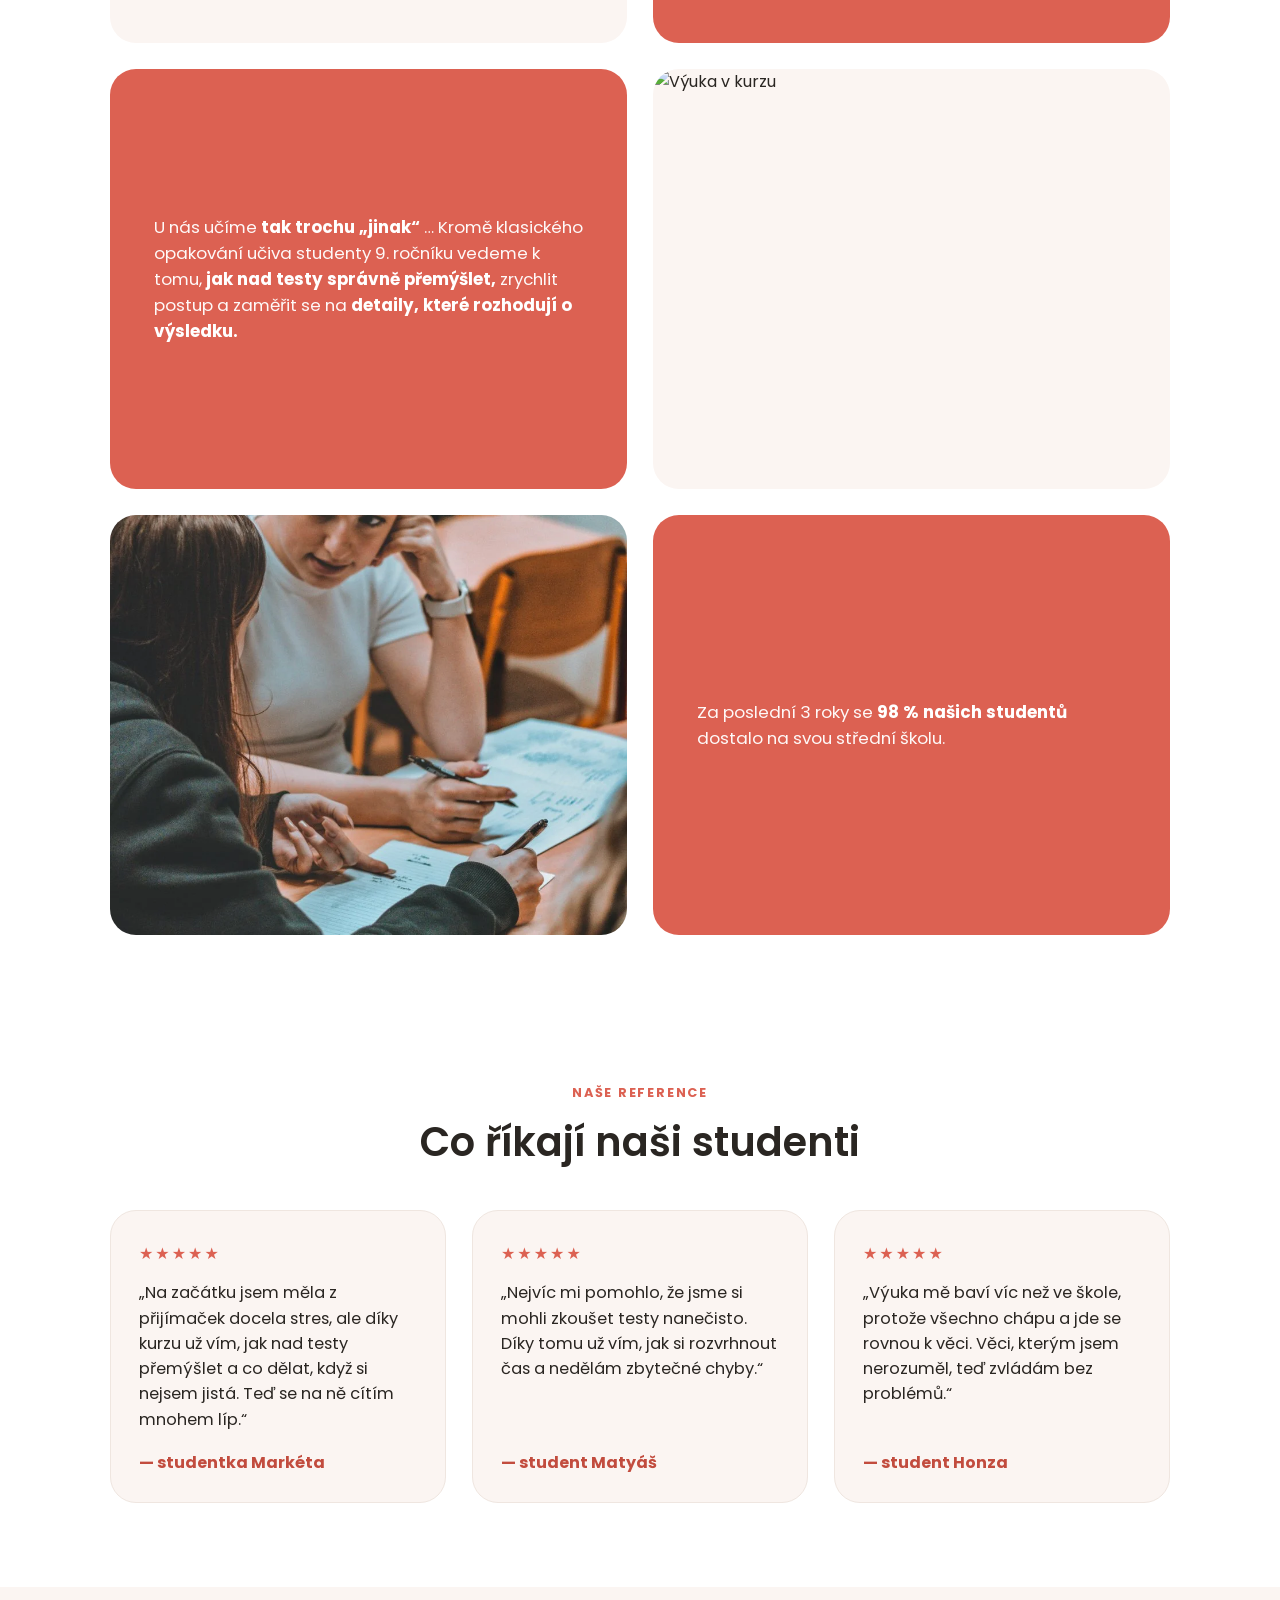
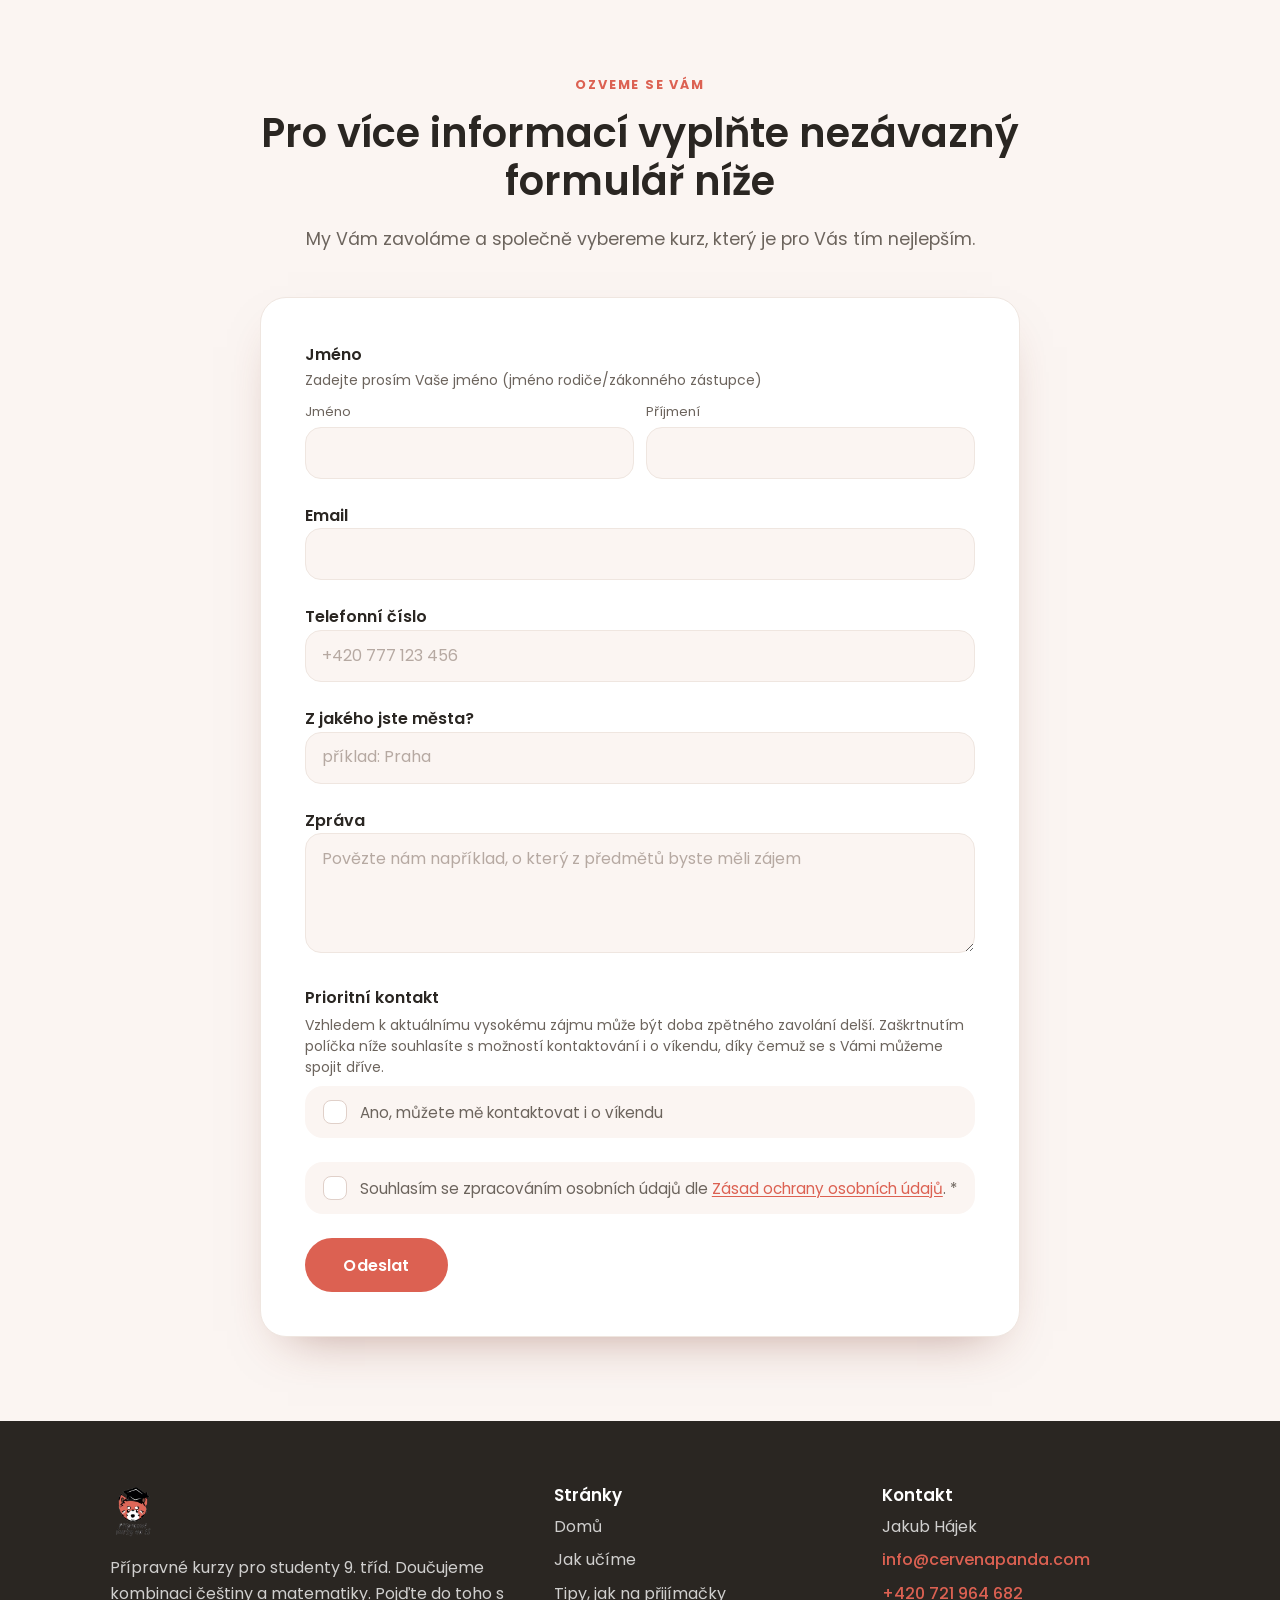
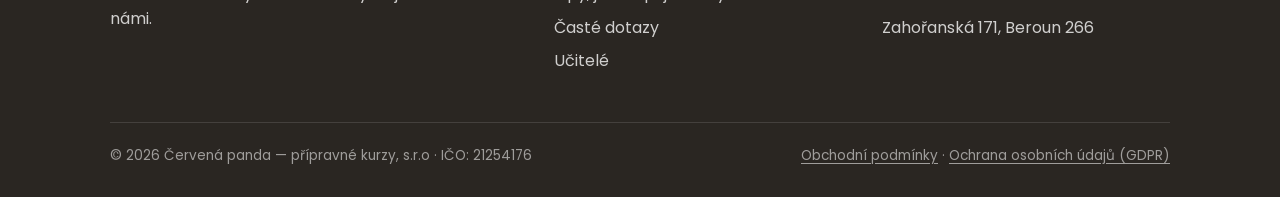
==== commit f0aaef92: "GDPR consent checkbox mentions GDPR only, VOP stays linked in footer" ====
--- a/index.html
+++ b/index.html
@@ -220,7 +220,7 @@
               <div class="cf-group cf-consent-group">
                 <label class="cf-radio cf-consent-check" for="gdprConsent">
                   <input type="checkbox" id="gdprConsent" name="gdprConsent" value="ano" required>
-                  <span>Souhlasím se zpracováním osobních údajů dle <a href="assets/docs/zasady-ochrany-osobnich-udaju.pdf" target="_blank" rel="noopener">Zásad ochrany osobních údajů</a> a beru na vědomí <a href="assets/docs/vseobecne-obchodni-podminky.pdf" target="_blank" rel="noopener">Všeobecné obchodní podmínky</a>. *</span>
+                  <span>Souhlasím se zpracováním osobních údajů dle <a href="assets/docs/zasady-ochrany-osobnich-udaju.pdf" target="_blank" rel="noopener">Zásad ochrany osobních údajů</a>. *</span>
                 </label>
                 <p class="cf-field-error" id="cfGdprError" hidden>Pro odeslání formuláře je potřeba zaškrtnout souhlas se zpracováním osobních údajů.</p>
               </div>
